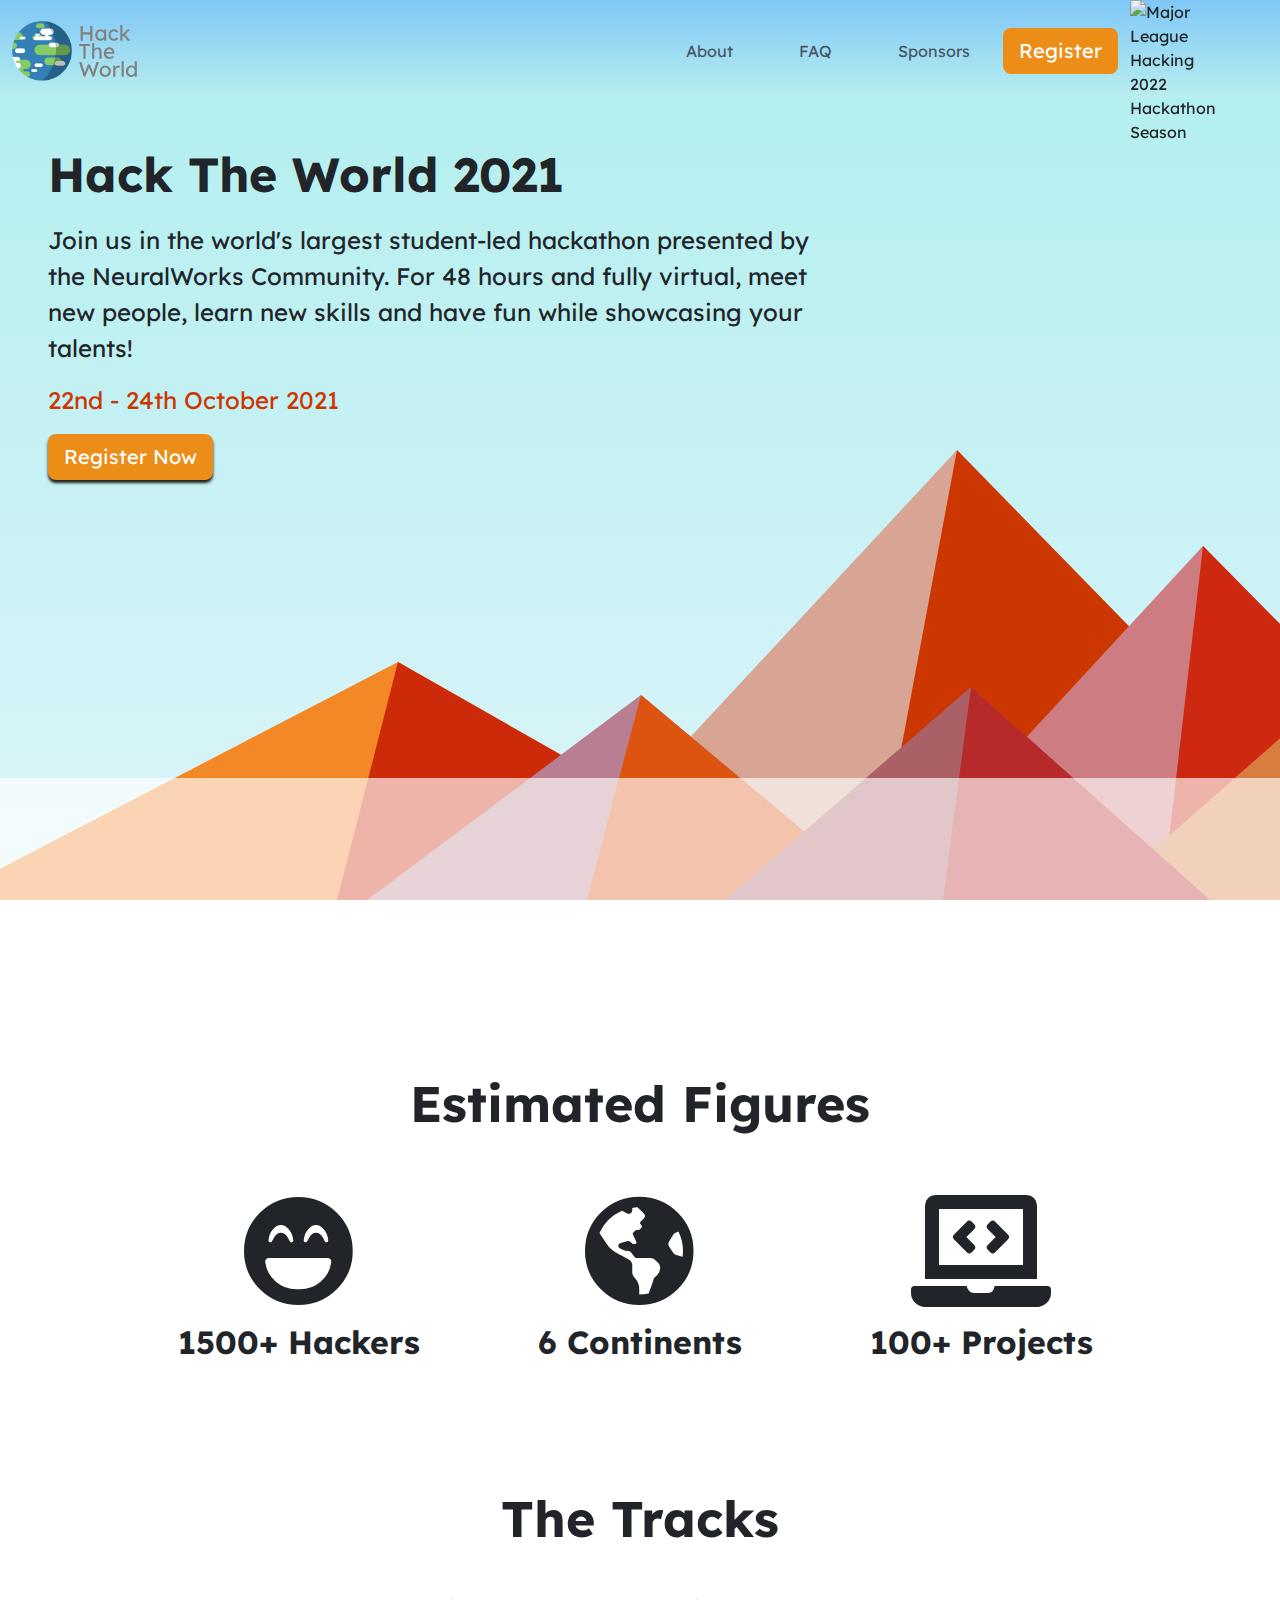
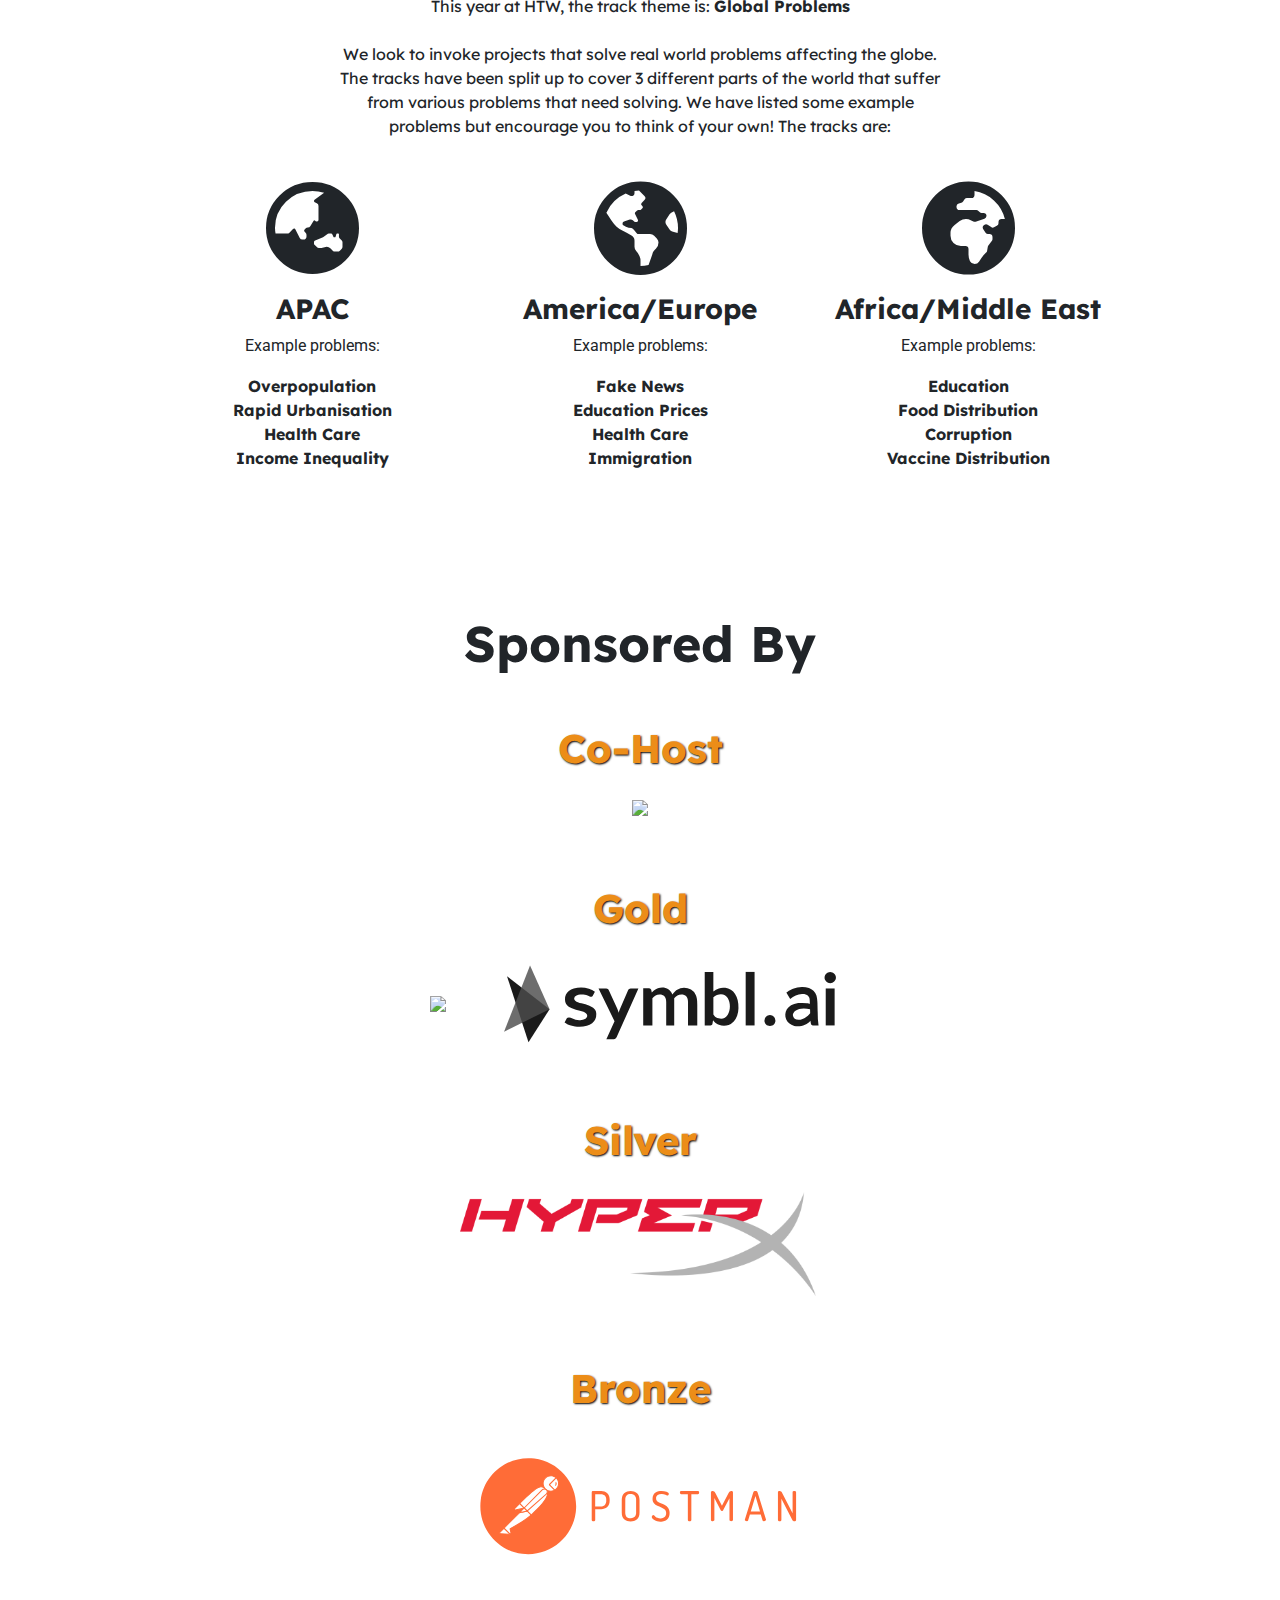
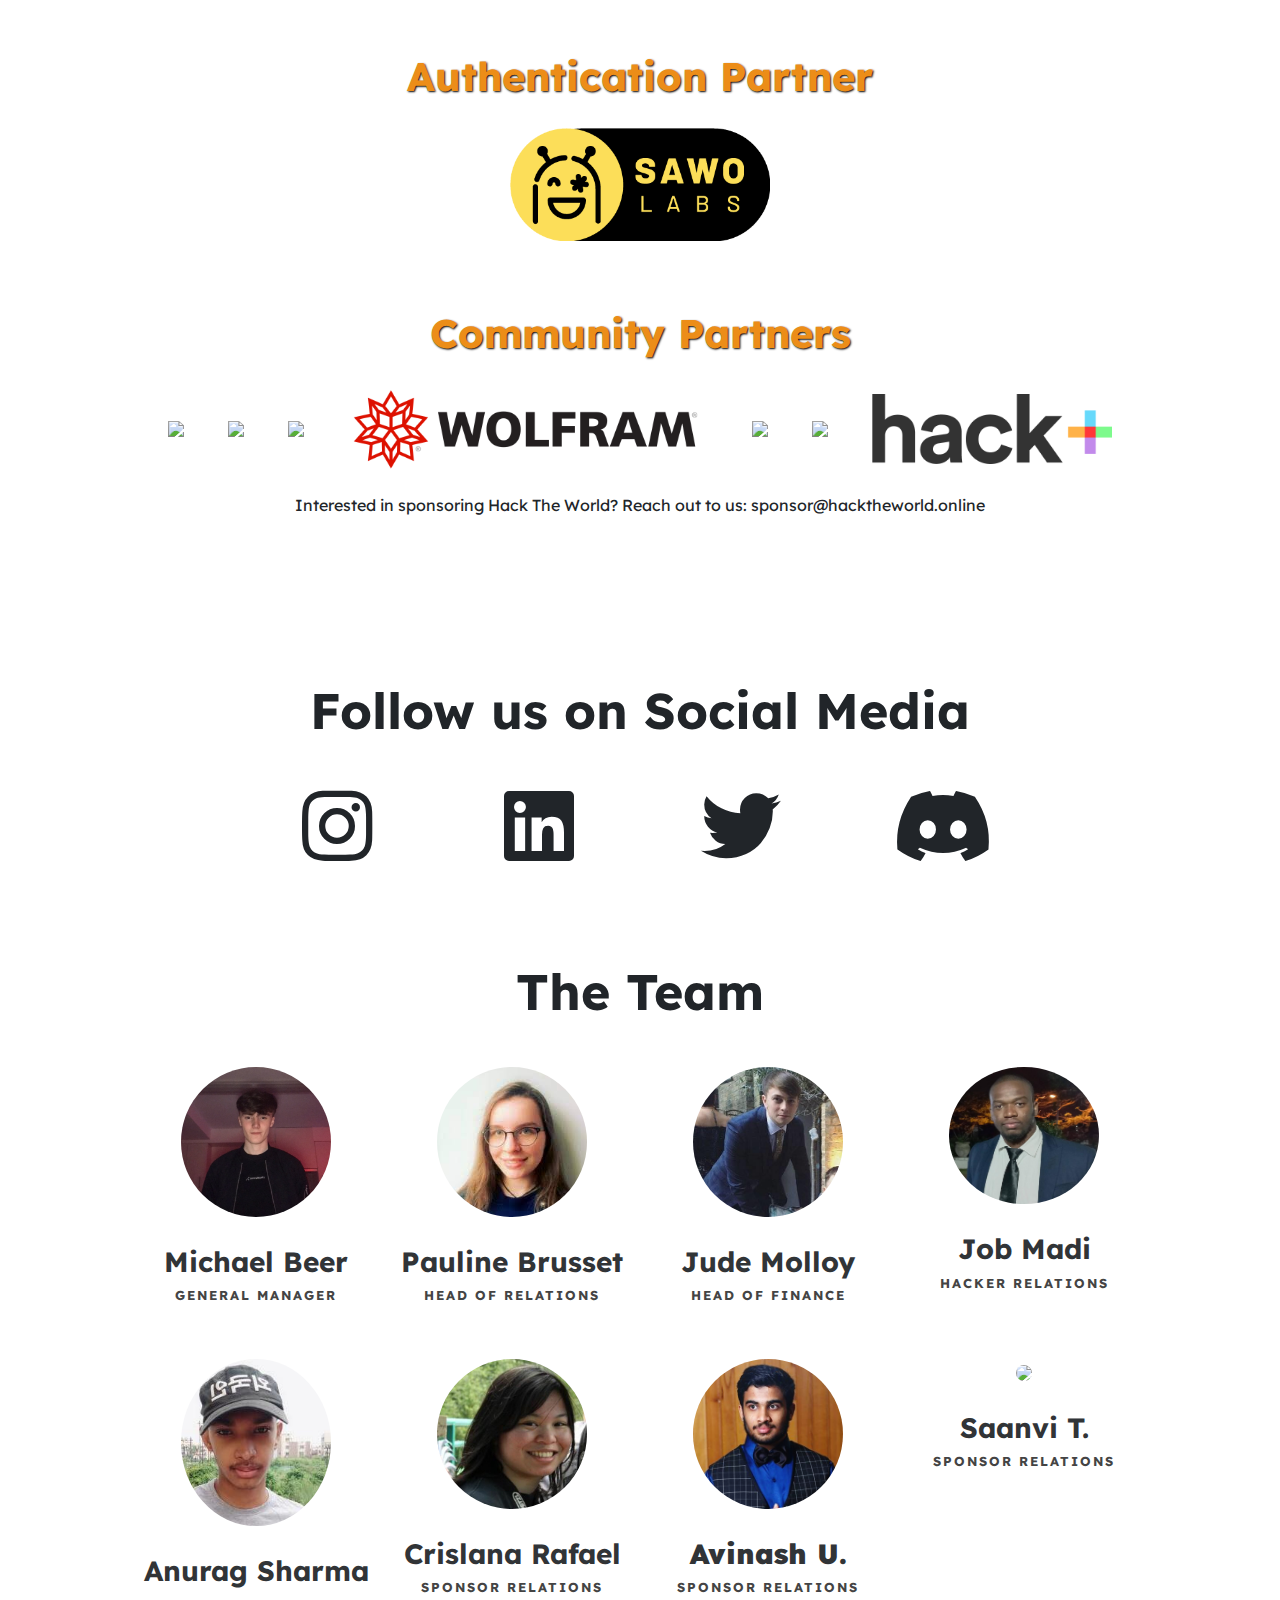
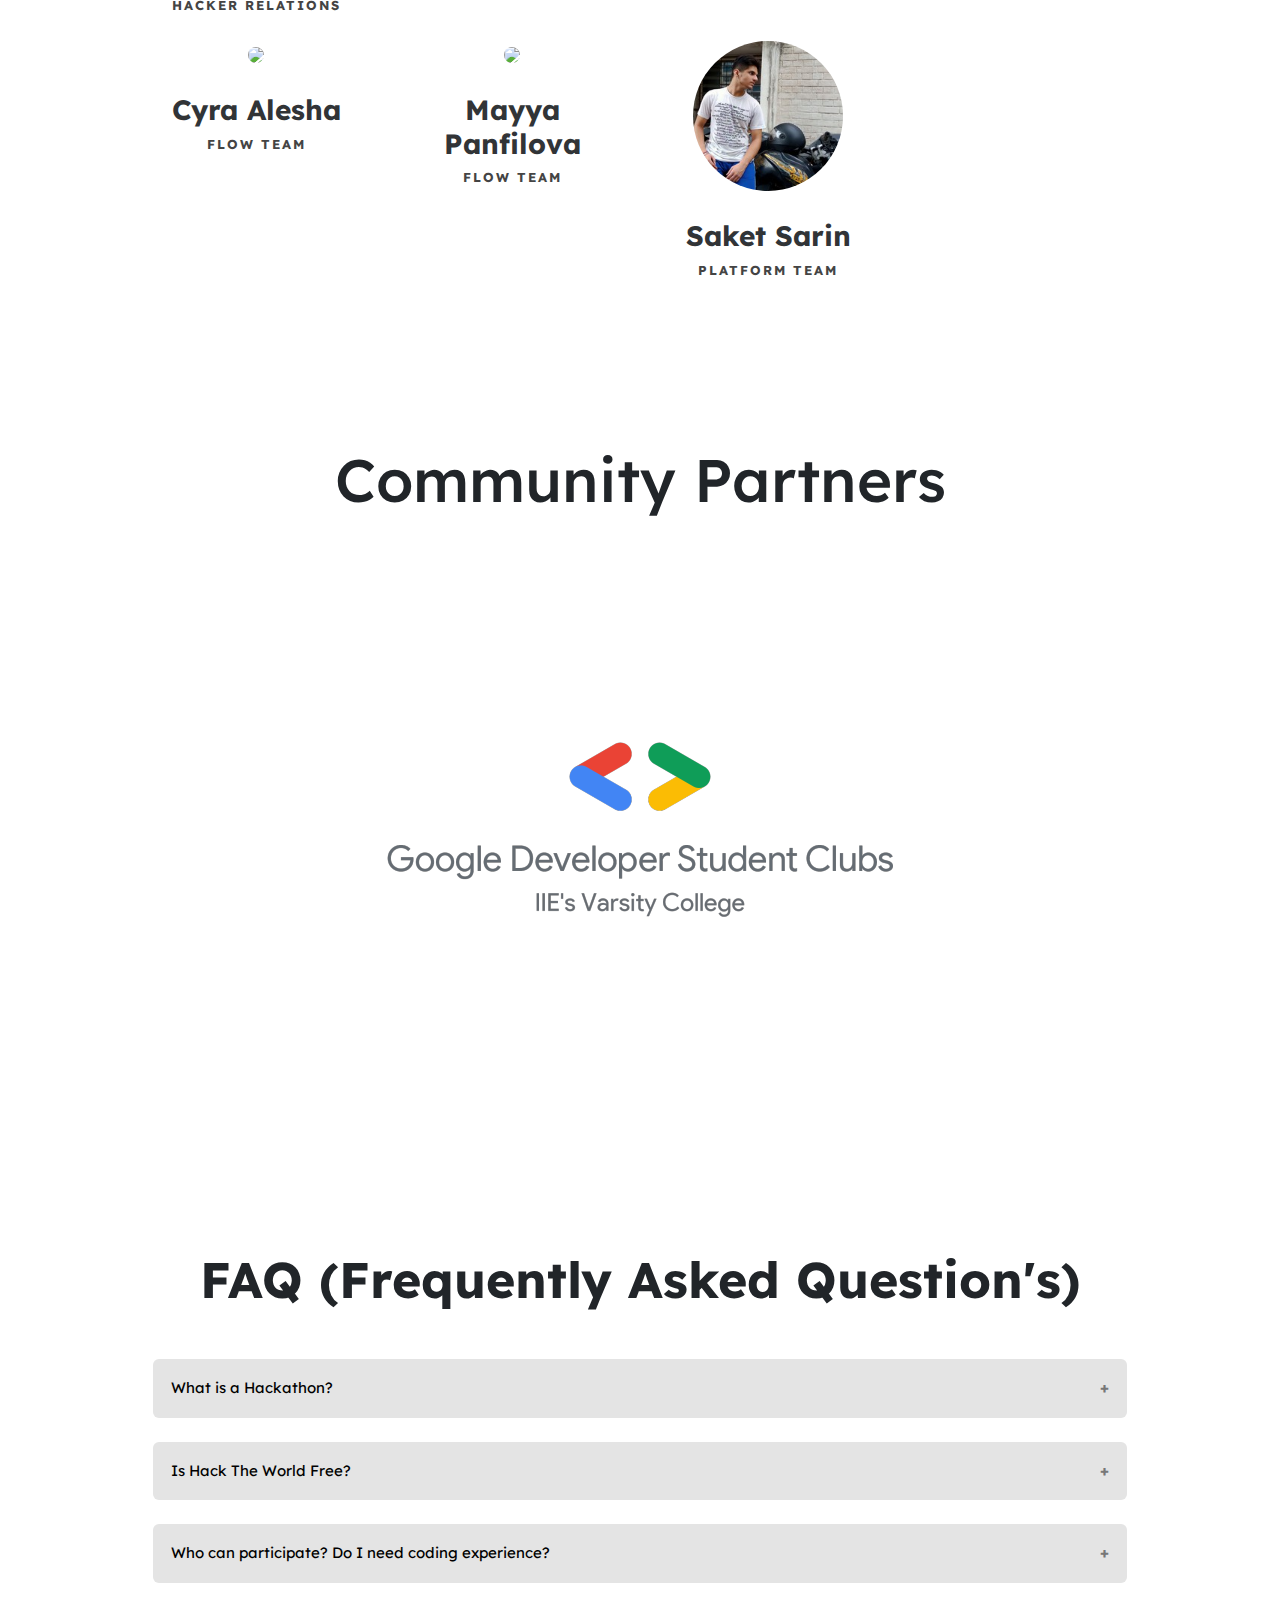
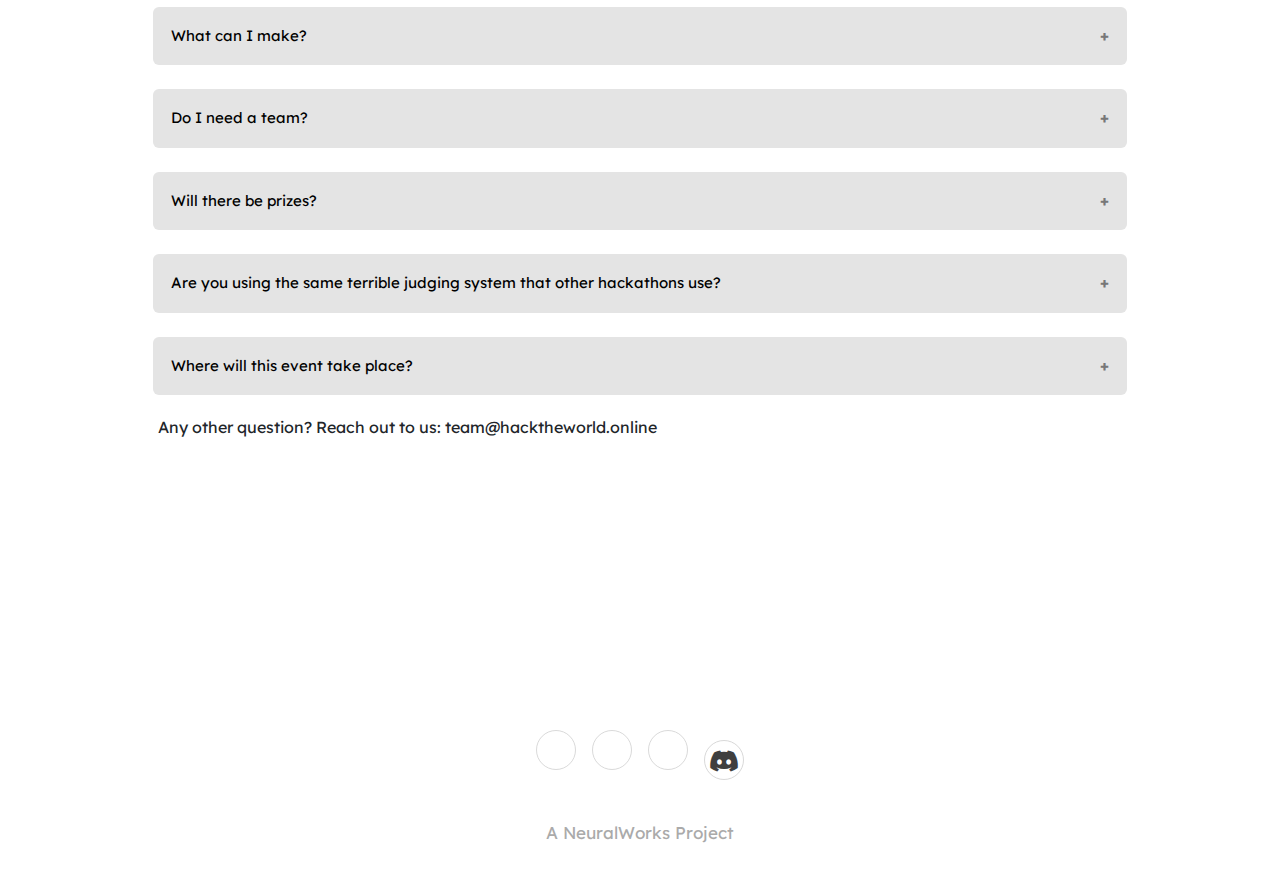
==== index.html @ 28fe946a "added-community-partners" ====
<!DOCTYPE html>
<html lang="en">
  <head>
    <meta charset="utf-8" />
    <meta
      name="viewport"
      content="width=device-width, initial-scale=1.0, shrink-to-fit=no"
    />
    <title>Hack The World</title>
    <link
      rel="stylesheet"
      href="https://cdn.jsdelivr.net/npm/bootstrap@5.0.1/dist/css/bootstrap.min.css"
    />
    <link
      rel="stylesheet"
      href="https://fonts.googleapis.com/css?family=Lexend+Deca&amp;display=swap"
    />
    <link
      rel="stylesheet"
      href="https://fonts.googleapis.com/css?family=Roboto&amp;display=swap"
    />
    <link
      rel="stylesheet"
      href="https://use.fontawesome.com/releases/v5.12.0/css/all.css"
    />
    <link
      rel="stylesheet"
      href="https://cdnjs.cloudflare.com/ajax/libs/ionicons/2.0.1/css/ionicons.min.css"
    />
    <link rel="stylesheet" href="assets/css/Faq-by-pomdre-1.css" />
    <link rel="stylesheet" href="assets/css/Faq-by-pomdre.css" />
    <link rel="stylesheet" href="assets/css/Footer-Basic.css" />
    <link rel="stylesheet" href="assets/css/Navigation-Clean.css" />
    <link rel="stylesheet" href="assets/css/styles.css" />
    <link rel="stylesheet" href="assets/css/Team-Clean.css" />
    <link
      rel="stylesheet"
      href="https://cdnjs.cloudflare.com/ajax/libs/animate.css/3.5.2/animate.min.css"
    />
    <link
      rel="stylesheet"
      href="https://cdnjs.cloudflare.com/ajax/libs/aos/2.3.4/aos.css"
    />
    <link
      rel="apple-touch-icon"
      sizes="180x180"
      href="assets/img/apple-touch-icon.png"
    />
    <link
      rel="icon"
      type="image/png"
      sizes="32x32"
      href="assets/img/favicon-32x32.png"
    />
    <link
      rel="icon"
      type="image/png"
      sizes="16x16"
      href="assets/img/favicon-16x16.png"
    />
    <link rel="manifest" href="assets/img/site.webmanifest" />
    <link rel="shortcut icon" href="assets/img/favicon.ico" />
    <meta name="msapplication-TileColor" content="#da532c" />
    <meta name="msapplication-config" content="assets/img/browserconfig.xml" />
    <meta name="theme-color" content="#ffffff" />
    <!-- Global site tag (gtag.js) - Google Analytics -->
    <script async src="https://www.googletagmanager.com/gtag/js?id=G-VBFZR9BEQZ"></script>
    <script>
      window.dataLayer = window.dataLayer || [];
      function gtag(){dataLayer.push(arguments);}
      gtag('js', new Date());

      gtag('config', 'G-VBFZR9BEQZ');
    </script>
  </head>

  <body>
    <a id="mlh-trust-badge" style="display:block;max-width:100px;min-width:60px;position:fixed;right:50px;top:0;width:10%;z-index:10000" href="https://mlh.io/seasons/2022/events?utm_source=na-hackathon&utm_medium=TrustBadge&utm_campaign=2022-season&utm_content=white" target="_blank"><img src="https://s3.amazonaws.com/logged-assets/trust-badge/2022/mlh-trust-badge-2022-white.svg" alt="Major League Hacking 2022 Hackathon Season" style="width:100%"></a>
    <nav
      class="navbar navbar-light navbar-expand-md navigation-clean"
    >
      <div class="container">
        <div class="navbar-brand" style="margin-left: -70px"">
        <a class="nav-item" href="/"
          ><img src="assets/img/logoEarth.gif" style="width: 60px" /><img
            src="assets/img/htw.svg"
            style="width: 65px; padding-left: 7px"
          />&nbsp;</a
        ></div><button
          data-bs-toggle="collapse"
          class="navbar-toggler"
          data-bs-target="#navcol-1"
          style="background: rgba(255, 255, 255, 0.37); border-style: none"
        >
          <span class="visually-hidden">Toggle navigation</span
          ><span class="navbar-toggler-icon"></span>
        </button>
        <div
          class="collapse navbar-collapse"
          id="navcol-1"
          style="margin-right: 80px"
        >
          <ul class="navbar-nav ms-auto">
            <li class="nav-item">
              <a class="nav-link" href="#about">About</a>
            </li>
            <li class="nav-item"><a class="nav-link" href="#faq">FAQ</a></li>
            <li class="nav-item">
              <a class="nav-link" href="#sponsors">Sponsors</a>
            </li>
          </ul>
          <a
            class="btn btn-primary btn-lg register-btn"
            role="button"
            target="_blank"
            href="https://4500z1h650h.typeform.com/to/sZTe36x6"
            style="background: #ec8d18; color: white; border: none;"
            >Register</a
          >
        </div>
      </div>
    </nav>

    <div
      class="container-fluid py-5"
      data-aos="fade-right"
      id="about"
      style="padding: 48px; margin-bottom: 250px;"
    ><div class="about-text">
      <h1
        class="display-5 fw-bold"
        style="
          padding-bottom: 10px;
        "
      >
        Hack The World 2021
      </h1>
      <p class="col-md-8 fs-4">
        Join us in the world's largest student-led hackathon presented by the
        <a target="_blank" href="https://neuralworks.group"
          >NeuralWorks Community</a
        >. For 48 hours and fully virtual, meet new people, learn new skills and
        have fun while showcasing your talents!
      </p>
      <p class="col-md-8 fs-4" style="color: #cc3600">
        22nd - 24th October 2021
      </p>
      <a
        class="btn btn-secondary btn-lg"
        role="button"
        href="https://4500z1h650h.typeform.com/to/sZTe36x6"
        style="
          background: #ec8d18;
          border-style: none;
          box-shadow: 0px 3px 3px 0px rgb(28, 28, 28);
        "
        target="_blank"
        >Register Now</a
      >
    </div>
    </div>
    <section style="background-color: rgb(255, 255, 255, 0.65); padding: 10%;">
      <div
        class="container-fluid py-5"
        style="text-align: center; background: #ffffff00"
      >
      <div class="row" data-aos="fade-down" style="padding:120px 0;">
        <h1
        class="display-5 fw-bold"
        style="font-size: 50px; margin-bottom: 45px"
      >
        Estimated Figures
      </h1>
        <div class="col-md">
          <i class="fas fa-laugh-beam fa-7x my-3"></i>
          <h2 class="fw-bold">1500+ Hackers</h2>
        </div>
        <div class="col-md">
          <i class="fas fa-globe-americas fa-7x my-3"></i>
          <h2 class="fw-bold">6 Continents</h2>
        </div>
        <div class="col-md">
          <i class="fas fa-laptop-code fa-7x my-3"></i>
          <h2 class="fw-bold">100+ Projects</h2>
        </div>
      </div>
        <h1
          class="display-5 fw-bold"
          data-aos="fade-down"
          style="font-size: 50px; margin-bottom: 45px"
        >
          The Tracks
        </h1>
        <p  class="my-3" data-aos="fade-down" style="max-width:60%; margin:auto;">This year at HTW, the track theme is: <b>Global Problems</b><br /><br />
          We look to invoke projects that solve real world problems affecting the globe.
          The tracks have been split up to cover 3 different parts of the world that suffer from various problems
          that need solving. We have listed some example problems but encourage you to think of your own! The tracks are:
        </p>
        <div
          class="row"
          style="padding-right: 20px; padding-left: 20px; padding-bottom: 80px"
        >
          <div
            class="col-md-6 col-lg-4 item"
            data-aos="fade-up"
            style="margin: auto"
          >
          <i class="fas fa-globe-asia fa-6x  my-3"></i>
            <h3 class="name" style="font-weight: bold">APAC</h3>
            <p class="description" style="font-family: Roboto, sans-serif">
              Example problems:
            </p>
            <ul class="list-unstyled">
              <li><b>Overpopulation</b></li>
              <li><b>Rapid Urbanisation</b></li>
              <li><b>Health Care</b></li>
              <li><b>Income Inequality</b></li>
            </ul>
          </div>
          <div
            class="col-md-6 col-lg-4 item"
            data-aos="fade-up"
            style="margin: auto"
          >
          <i class="fas fa-globe-americas fa-6x  my-3"></i>
            <h3 class="name" style="font-weight: bold">America/Europe</h3>
            <p class="description" style="font-family: Roboto, sans-serif">
              Example problems:
            </p>
            <ul class="list-unstyled">
              <li><b>Fake News</b></li>
              <li><b>Education Prices</b></li>
              <li><b>Health Care</b></li>
              <li><b>Immigration</b></li>
            </ul>
          </div>
          <div
            class="col-md-6 col-lg-4 item"
            data-aos="fade-up"
            style="margin: auto"
          >
          <i class="fas fa-globe-africa fa-6x  my-3"></i>
            <h3 class="name" style="font-weight: bold">Africa/Middle East</h3>
            <p class="description" style="font-family: Roboto, sans-serif">
              Example problems:
            </p>
            <ul class="list-unstyled">
              <li><b>Education</b></li>
              <li><b>Food Distribution</b></li>
              <li><b>Corruption</b></li>
              <li><b>Vaccine Distribution</b></li>
            </ul>
          </div>
        </div>
      </div>
      <section id="sponsors">
        <div class="container text-center" style="padding-bottom: 100px">
          <h2
            class="display-5 text-center fw-bold"
            data-aos="fade-down"
            style="font-size: 50px; margin-bottom: 50px"
          >
            Sponsored By
          </h2>
          <div data-aos="fade-up">
            <div>
              <h2 class="display-6 text-center fw-bold">Co-Host</h2>
              <a href="https://www.hestia.academy" target="_blank"><img class="s-logo" src="assets/img/hestia-logo.png"/></a>
              <h2 class="display-6 text-center fw-bold" style="display:none;">Diamond</h2>
              <h2 class="pt-5 display-6 text-center fw-bold">Gold</h2>
              <a href="https://www.elastic.co" target="_blank"><img class="s-logo" src="assets/img/elastic-logo.svg" width="400"/></a>
              <a href="https://symbl.ai" target="_blank"><img class="s-logo" src="assets/img/symblai-logo.svg" width="400"/></a>
              <h2 class="pt-5 display-6 text-center fw-bold">Silver</h2>
              <a href="https://www.hyperx.com" target="_blank"><img class="s-logo" src="assets/img/hyperx-logo.png" width="400" /></a>
              <h2 class="pt-5 display-6 text-center fw-bold">Bronze</h2>
              <a href="https://www.postman.com" target="_blank"><img class="s-logo" src="assets/img/postman-logo.svg" width="400" /></a>
              <h2 class="pt-5 display-6 text-center fw-bold">Authentication Partner</h2>
              <a href="https://sawolabs.com/hackathon/HackTheWorld/redeemnow/" target="_blank"><img class="s-logo" src="assets/img/sawo.png" width="300" /></a>
              <h2 class="pt-5 display-6 text-center fw-bold">Community Partners</h2>
              <img class="s-logo" src="assets/img/sticker-mule-logo.png" width="400" />       
              <img class="s-logo" src="assets/img/github-logo.svg" width="280" />       
              <img class="s-logo" src="assets/img/streamyard-logo.png" width="400" />
              <img class="s-logo" src="assets/img/wolfram-logo.png" width="400" />
              <img class="s-logo" src="assets/img/taskade-logo.png" />
              <img class="s-logo" src="assets/img/echoAR-logo.webp" />
              <img class="s-logo" src="assets/img/hackplus-logo.png" width="280"/>
            </div>
            <p>
              Interested in sponsoring Hack The World? Reach out to us:
              <a href="mailto:sponsors@hacktheworld.com"
                >sponsor@hacktheworld.online</a
              >
            </p>
          </div>
        </div>
        <div
          class="container-fluid py-5"
          style="text-align: center; background: #ffffff00"
        >
          <h1
            class="display-5 fw-bold"
            data-aos="fade-down"
            style="font-size: 50px; margin-bottom: 45px"
          >
            Follow us on Social Media
          </h1>
          <div class="row mx-5 px-5" data-aos="fade-down">
            <div class="col-md">
              <a target="_blank" href="https://www.instagram.com/neuralworks.group/"
              ><i class="fab fa-instagram fa-5x"></i></a
            >
            </div>
            <div class="col-md">
              <a target="_blank" href="https://www.linkedin.com/company/neuralworks"
              ><i class="fab fa-linkedin fa-5x"></i></a
            >
            </div>
            <div class="col-md">
              <a target="_blank" href="https://twitter.com/neural_works"
              ><i class="fab fa-twitter fa-5x"></i></a
            >
            </div>
            <div class="col-md">
              <a target="_blank" href="https://discord.gg/UQBybs4X8H"
              ><i class="fab fa-discord fa-5x"></i></a
            >
            </div>
            </div>
          </div>
        </div>
      </section>
      <div class="container my-5" style="padding-bottom: 100px">
        <h2
          class="display-5 text-center fw-bold"
          data-aos="fade-down"
          style="font-size: 50px; margin-bottom: 25px"
        >
          The Team
        </h2>
        <section class="team-clean" data-aos="fade-up">
          <div class="row">
            <div class="col-md-3 item">
              <img
                class="rounded-circle"
                src="assets/img/mesquare.jpeg"
                style="width: 150px"
              />
              <h3 class="name">Michael Beer</h3>
              <p class="title">General Manager</p>
              <div class="social">
                <a href="#"></a><a href="#"></a><a href="#"></a>
              </div>
            </div>
            <div class="col-md-3 item">
              <img
                class="rounded-circle"
                src="assets/img/lilyb.jpeg"
                style="width: 150px"
              />
              <h3 class="name">Pauline Brusset</h3>
              <p class="title">HEAD OF RELATIONS</p>
            </div>
            <div class="col-md-3 item">
              <img
                class="rounded-circle"
                src="assets/img/jude.jpg"
                style="width: 150px"
              />
              <h3 class="name">Jude Molloy</h3>
              <p class="title">HEAD OF FINANCE</p>
            </div>
            <div class="col-md-3 item">
              <img
                class="rounded-circle"
                src="assets/img/job2.jpg"
                style="width: 150px"
              />
              <h3 class="name">Job Madi</h3>
              <p class="title">HACKER RELATIONS</p>
            </div>
          </div>
          <div class="row">
            <div class="col-md-3 item">
              <img
                class="rounded-circle"
                src="assets/img/anurag.jpg"
                style="width: 150px"
              />
              <h3 class="name">Anurag Sharma</h3>
              <p class="title">HACKER RELATIONS</p>
            </div>
            <div class="col-md-3 item">
              <img
                class="rounded-circle"
                src="assets/img/crislana.jpeg"
                style="width: 150px"
              />
              <h3 class="name">Crislana Rafael</h3>
              <p class="title">SPONSOR RELATIONS</p>
            </div>
            <div class="col-md-3 item">
              <img
                class="rounded-circle"
                src="assets/img/avinash.png"
                style="width: 150px"
              />
              <h3 class="name"><strong>Avinash U.</strong></h3>
              <p class="title">sponsor relations</p>
            </div>
            <div class="col-md-3 item">
              <img
                class="rounded-circle"
                src="assets/img/saanvi.jpg"
                style="width: 150px"
              />
              <h3 class="name">Saanvi T.</h3>
              <p class="title">Sponsor Relations</p>
            </div>
          </div>
          <div class="row">
            <div class="col-md-3 item">
              <img
                class="rounded-circle"
                src="assets/img/cyra.png"
                style="width: 150px"
              />
              <h3 class="name">Cyra Alesha</h3>
              <p class="title">Flow Team</p>
            </div>
            <div class="col-md-3 item">
              <img
                class="rounded-circle"
                src="assets/img/maya.jpeg"
                style="width: 150px"
              />
              <h3 class="name">Mayya Panfilova</h3>
              <p class="title">Flow Team</p>
            </div>
            <div class="col-md-3 item">
              <img
                class="rounded-circle"
                src="assets/img/sarin.jpeg"
                style="width: 150px"
              />
              <h3 class="name">Saket Sarin</h3>
              <p class="title">platform team</p>
            </div>
          </div>
        </section>
      </div>
      <section class="community">
        <h1>Community Partners</h1>
       <center> <img src="assets/img/gdsc.png" alt=""> </center> 
      </section>
      <section id="faq" style="padding: 2px; margin: 100px 11px">
        <h2
          class="text-center fw-bold"
          data-aos="fade-down"
          style="font-size: 50px; margin-bottom: 25px"
        >
          FAQ (Frequently Asked Question's)
        </h2>
        <br />
        <div class="container">
          <div class="faqelement" data-aos="zoom-in-up">
            <button
              class="btn btn-primary faq on"
              type="button"
              style="box-shadow: none; color: rgb(0, 0, 0)"
            >
              What is a Hackathon?&nbsp;
            </button>
            <div class="panel">
              <p>
                A hackathon is an invention marathon. Thoughts become things.
                Attendees work in teams of up with other people to hack together a
                prototype to solve a problem; this could be a web app,
                hardware-hack, or something completely different.
              </p>
            </div>
          </div>
          <br />
          <div class="faqelement" data-aos="zoom-in-up">
            <button
              class="btn btn-primary faq on"
              type="button"
              style="box-shadow: none; color: rgb(0, 0, 0)"
            >
              Is Hack The World Free?
            </button>
            <div class="panel">
              <p>Yes. Free for spectators. Free for participants.</p>
            </div>
          </div>
          <br/>
          <div class="faqelement" data-aos="zoom-in-up">
            <button
              class="btn btn-primary faq on"
              type="button"
              style="box-shadow: none; color: rgb(0, 0, 0)"
            >
              Who can participate? Do I need coding experience?&nbsp;
            </button>
            <div class="panel">
              <p>
                Not at all! People from all levels and background are welcome to
                register for our event. We will ensure you are paired up with
                more experienced coders for the best possible experience. Teams
                will also need people with brilliant ideas.
              </p>
            </div>
          </div>
          <br />
          <div class="faqelement" data-aos="zoom-in-up">
            <button
              class="btn btn-primary faq on"
              type="button"
              style="box-shadow: none; color: rgb(0, 0, 0)"
            >
              What can I make?
            </button>
            <div class="panel">
              <p>
                Anything! A website, a mobile app, a game, a physical hardware
                project. Anything. If it fits into a hackathon track, even
                better!
              </p>
            </div>
          </div>
          <br />
          <div class="faqelement" data-aos="zoom-in-up">
            <button
              class="btn btn-primary faq on"
              type="button"
              style="box-shadow: none; color: rgb(0, 0, 0)"
            >
              Do I need a team?
            </button>
            <div class="panel">
              <p>
                While you do have the option of working alone, HackTheWorld is a
                team event so working with others is encouraged. There are a few
                ways to find teammates: You can pick your team from people you
                already know, post in our meetup group to other members, find a
                team member via our DevPost, meet them at a pre-hackathon info
                sessions (details on events page), or at the kickoff party. We
                are also creating new ways of matching team members together.
                This will be released later!
              </p>
            </div>
          </div>
          
          <br />
          <div class="faqelement" data-aos="zoom-in-up">
            <button
              class="btn btn-primary faq on"
              type="button"
              style="box-shadow: none; color: rgb(0, 0, 0)"
            >
              Will there be prizes?
            </button>
            <div class="panel">
              <p>Absolutely. Check out our devpost page for details.</p>
            </div>
          </div>
          <br />
          <div class="faqelement" data-aos="zoom-in-up">
            <button
              class="btn btn-primary faq on"
              type="button"
              style="box-shadow: none; color: rgb(0, 0, 0)"
            >
              Are you using the same terrible judging system that other
              hackathons use?
            </button>
            <div class="panel">
              <p>
                At HTW, we are taking a new approach to judging. If you 
                ever been to a hackathon before, you know that the judging, well
                sucks... Favouring fancy looking UI's and nice presentations
                over real working solutions. We are going to change that. We are
                going to use a rubric grading system that will be announced at
                the opening ceremony. Also, we are looking to have many judges therefore
                allowing us to spend more time comparing each project. At HTW,
                the best team really does win!
              </p>
            </div>
          </div>
          <br />
          <div class="faqelement" data-aos="zoom-in-up">
            <button
              class="btn btn-primary faq on"
              type="button"
              style="box-shadow: none; color: rgb(0, 0, 0)"
            >
              Where will this event take place?
            </button>
            <div class="panel">
              <p>
                The event will be totally online, hosted on our
                <a href="https://discord.gg/UQBybs4X8H">discord server</a>. Some
                events may be on other platforms, but these will be arranged at
                a later time! The event will be streamed everywhere, including:
                Twitch, Youtube, Zoom.
              </p>
            </div>
          </div>
          <p style="margin-top: 15px; padding: 5px" data-aos="zoom-in-up">
            Any other question? Reach out to us:
            <a href="mailto:team@hacktheworld.online"
              >team@hacktheworld.online</a
            >
          </p>
        </div>
      </section>
    </section>
    <footer class="footer-basic">
      <div class="social">
        <a target="_blank" href="https://www.instagram.com/neuralworks.group/"
          ><i class="icon ion-social-instagram"></i></a
        ><a target="_blank" href="https://www.linkedin.com/company/neuralworks"
          ><i class="icon ion-social-linkedin"></i></a
        ><a target="_blank" href="https://twitter.com/neural_works"
          ><i class="icon ion-social-twitter"></i></a
        ><a target="_blank" href="https://discord.gg/UQBybs4X8H"
          ><i class="fab fa-discord"></i
        ></a>
      </div>
      <p class="copyright"><a href="https://neuralworks.group/">A NeuralWorks Project </a></p>
    </footer>
    <script src="https://cdn.jsdelivr.net/npm/bootstrap@5.0.1/dist/js/bootstrap.bundle.min.js"></script>
    <script src="assets/js/Faq-by-pomdre.js"></script>
    <script src="https://cdnjs.cloudflare.com/ajax/libs/aos/2.3.4/aos.js"></script>
    <script src="assets/js/script.min.js"></script>
  </body>
</html>
---- assets/css/Faq-by-pomdre-1.css ----
.faq {
  background-color: #e4e4e4;
  color: #444;
  cursor: pointer;
  padding: 18px;
  width: 100%;
  border: none;
  text-align: left;
  outline: none;
  font-size: 15px;
  transition: 0.4s;
}

.on, .faq:hover {
  background-color: #e4e4e4;
}

.faq:after {
  content: '\2212';
  color: #777;
  font-weight: bold;
  float: right;
  margin-left: 5px;
}

.on:after {
  content: '\002B';
}

.panel {
  padding: 0 18px;
  background-color: white;
  max-height: 0;
  overflow: hidden;
  transition: max-height 0.2s ease-out;
}

.faqelement {
  margin: auto;
  float: initial;
}

.btn-primary {
  background-color: #e4e4e4;
  border-color: #e4e4e4;
}

.btn-primary:hover {
  color: rgb(99,133,205);
  background-color: #e4e4e4;
  border-color: #e4e4e4;
}

.btn-primary:not(:disabled):not(.disabled).active, .btn-primary:not(:disabled):not(.disabled):active, .show > .btn-primary.dropdown-toggle {
  color: #fff;
  background-color: #e4e4e4;
  border-color: #e4e4e4;
}

.btn-primary:active, .btn-primary:focus, .btn-primary:hover {
  background-color: #e4e4e4;
  border-color: #e4e4e4;
}
---- assets/css/Faq-by-pomdre.css ----
.faq {
  background-color: #e4e4e4;
  color: #444;
  cursor: pointer;
  padding: 18px;
  width: 100%;
  border: none;
  text-align: left;
  outline: none;
  font-size: 15px;
  transition: 0.4s;
}

.on, .faq:hover {
  background-color: #e4e4e4;
}

.faq:after {
  content: '\2212';
  color: #777;
  font-weight: bold;
  float: right;
  margin-left: 5px;
}

.on:after {
  content: '\002B';
}

.panel {
  padding: 0 18px;
  background-color: white;
  max-height: 0;
  overflow: hidden;
  transition: max-height 0.2s ease-out;
}

.faqelement {
  margin: auto;
  float: initial;
}

.btn-primary {
  background-color: #e4e4e4;
  border-color: #e4e4e4;
}

.btn-primary:hover {
  color: rgb(99,133,205);
  background-color: #e4e4e4;
  border-color: #e4e4e4;
}

.btn-primary:not(:disabled):not(.disabled).active, .btn-primary:not(:disabled):not(.disabled):active, .show > .btn-primary.dropdown-toggle {
  color: #fff;
  background-color: #e4e4e4;
  border-color: #e4e4e4;
}

.btn-primary:active, .btn-primary:focus, .btn-primary:hover {
  background-color: #e4e4e4;
  border-color: #e4e4e4;
}

* {
  font-family: roboto;
}

a {
  text-decoration: none;
  color: inherit;
}
---- assets/css/Footer-Basic.css ----
.footer-basic {
  padding: 40px 0;
  background-color: #ffffff;
  color: black;
}

.footer-basic ul {
  padding: 0;
  list-style: none;
  text-align: center;
  font-size: 18px;
  line-height: 1.6;
  margin-bottom: 0;
}

.footer-basic li {
  padding: 0 10px;
}

.footer-basic ul a {
  color: inherit;
  text-decoration: none;
  opacity: 0.8;
}

.footer-basic ul a:hover {
  opacity: 1;
}

.footer-basic .social {
  text-align: center;
  padding-bottom: 25px;
}

.footer-basic .social > a {
  font-size: 24px;
  width: 40px;
  height: 40px;
  line-height: 40px;
  display: inline-block;
  text-align: center;
  border-radius: 50%;
  border: 1px solid #ccc;
  margin: 0 8px;
  color: inherit;
  opacity: 0.75;
}

.footer-basic .social > a:hover {
  opacity: 0.9;
}

.footer-basic .copyright {
  margin-top: 15px;
  text-align: center;
  font-size: 17px;
  color: #aaa;
  margin-bottom: 0;
}
---- assets/css/Navigation-Clean.css ----
.navigation-clean {
  background-color: white;
  padding-top: 0.75rem;
  padding-bottom: 0.75rem;
  color: #333;
  border-radius: 0;
  box-shadow: none;
  border: none;
  margin-bottom: 0;
}

@media (min-width: 768px) {
  .navigation-clean {
    padding-top: 1rem;
    padding-top: 1rem;
  }
}

.navigation-clean .navbar-brand {
  font-weight: bold;
  color: inherit;
}

.navigation-clean .navbar-brand:hover {
  color: #222;
}

.navigation-clean .navbar-toggler {
  border-color: #ddd;
}

.navigation-clean .navbar-toggler:hover,
.navigation-clean .navbar-toggler:focus {
  background: none;
}

.navigation-clean .navbar-toggler {
  color: #888;
}

.navigation-clean.navbar-light .navbar-nav .nav-link.active,
.navigation-clean.navbar-light .navbar-nav .nav-link.active:focus,
.navigation-clean.navbar-light .navbar-nav .nav-link.active:hover {
  color: #8f8f8f;
  box-shadow: none;
  background: none;
  pointer-events: none;
}

.navigation-clean.navbar .navbar-nav .nav-link {
  padding-left: 18px;
  padding-right: 18px;
}

.navigation-clean.navbar-light .navbar-nav .nav-link {
  color: #465765;
}

.navigation-clean.navbar-light .navbar-nav .nav-link:focus,
.navigation-clean.navbar-light .navbar-nav .nav-link:hover {
  color: #37434d !important;
  background-color: transparent;
}

.navigation-clean .navbar-nav > li > .dropdown-menu {
  margin-top: -5px;
  box-shadow: none;
  background-color: #fff;
  border-radius: 2px;
}

.navigation-clean .dropdown-menu .dropdown-item:focus,
.navigation-clean .dropdown-menu .dropdown-item {
  line-height: 2;
  color: #37434d;
}

.navigation-clean .dropdown-menu .dropdown-item:focus,
.navigation-clean .dropdown-menu .dropdown-item:hover {
  background: #eee;
  color: inherit;
}
---- assets/css/styles.css ----
* {
  font-family: "Lexend Deca", "Roboto";
}

body {
  background-image: url("data:image/svg+xml,%3Csvg xmlns='http://www.w3.org/2000/svg' viewBox='0 0 1600 900'%3E%3Cpolygon fill='%23d8a595' points='957 450 539 900 1396 900'/%3E%3Cpolygon fill='%23cc3600' points='957 450 872.9 900 1396 900'/%3E%3Cpolygon fill='%23f38826' points='-60 900 398 662 816 900'/%3E%3Cpolygon fill='%23cd2a0a' points='337 900 398 662 816 900'/%3E%3Cpolygon fill='%23cd7d81' points='1203 546 1552 900 876 900'/%3E%3Cpolygon fill='%23ce2811' points='1203 546 1552 900 1162 900'/%3E%3Cpolygon fill='%23b97e91' points='641 695 886 900 367 900'/%3E%3Cpolygon fill='%23dc5410' points='587 900 641 695 886 900'/%3E%3Cpolygon fill='%23d87c40' points='1710 900 1401 632 1096 900'/%3E%3Cpolygon fill='%23d45917' points='1710 900 1401 632 1365 900'/%3E%3Cpolygon fill='%23aa6065' points='1210 900 971 687 725 900'/%3E%3Cpolygon fill='%23b82a2a' points='943 900 1210 900 971 687'/%3E%3C/svg%3E"),
    linear-gradient(#afeeee, rgb(221, 245, 250));

  background-attachment: fixed;
  background-size: cover;
  overflow-x: hidden;
}

.s-logo {
  padding: 20px;
}

.team-clean,
.item {
  text-align: center;
  padding-top: 10px;
}

.faqelement:hover {
  border: 1px solid black;
  margin: -1px;
}

::-webkit-scrollbar-track {
  box-shadow: inset 0 0 6px rgba(0, 0, 0, 0.3);
  background-color: #f5f5f5;
}
::-webkit-scrollbar {
  width: 9px;
  background-color: #f5f5f5;
}
::-webkit-scrollbar-thumb {
  border-radius: 50px;
  background-color: gray;
  border: 1px solid #000;
}
::-webkit-scrollbar-thumb:hover {
  background-color: #cc3600;
}

.navbar {
  background-image: linear-gradient(rgb(127, 199, 247), #b9eeee);
  margin: 0;
}

.nav-link {
  margin: 0 15px;
}

.nav-link:hover {
  text-decoration: underline;
}

.display-6 {
  color: #ec8d18;
  text-shadow: 1px 1px 2px #000000;
}

.panel p {
  padding-top: 13px;
}

@media screen and (min-width: 1500px) {
  .navbar-brand {
    margin-left: -50px;
  }
  .about-text {
    margin: auto !important;
    width: 70%;
  }
}

@media screen and (max-width: 1024px) {
  nav .container {
    justify-content: space-around !important;
  }
}

a:hover {
  color: grey;
}
.community{
  font-size: 50px;
}
.community h1{
  font-size: 60px;
  text-align: center;
  
  font-family: "Lexend Deca", "Roboto";
}
---- assets/css/Team-Clean.css ----
.team-clean {
  color: #313437;
}

.team-clean h2 {
  font-weight: bold;
  margin-bottom: 40px;
  padding-top: 40px;
  color: inherit;
}

@media (max-width:767px) {
  .team-clean h2 {
    margin-bottom: 25px;
    padding-top: 25px;
    font-size: 24px;
  }
}

.team-clean .intro {
  font-size: 16px;
  max-width: 500px;
  margin: 0 auto;
}

.team-clean .intro p {
  margin-bottom: 0;
}

.team-clean .people {
  padding-bottom: 40px;
}

.team-clean .item .name {
  font-weight: bold;
  margin-top: 28px;
  margin-bottom: 8px;
  color: inherit;
}

.team-clean .item .title {
  text-transform: uppercase;
  font-weight: bold;
  color: #444444;
  letter-spacing: 2px;
  font-size: 13px;
}

.team-clean .item .description {
  font-size: 15px;
  margin-top: 15px;
  margin-bottom: 20px;
}

.team-clean .item img {
  max-width: 160px;
}

.team-clean .social {
  font-size: 18px;
  color: #a2a8ae;
}

.team-clean .social a {
  color: inherit;
  margin: 0 10px;
  display: inline-block;
  opacity: 0.7;
}

.team-clean .social a:hover {
  opacity: 1;
}
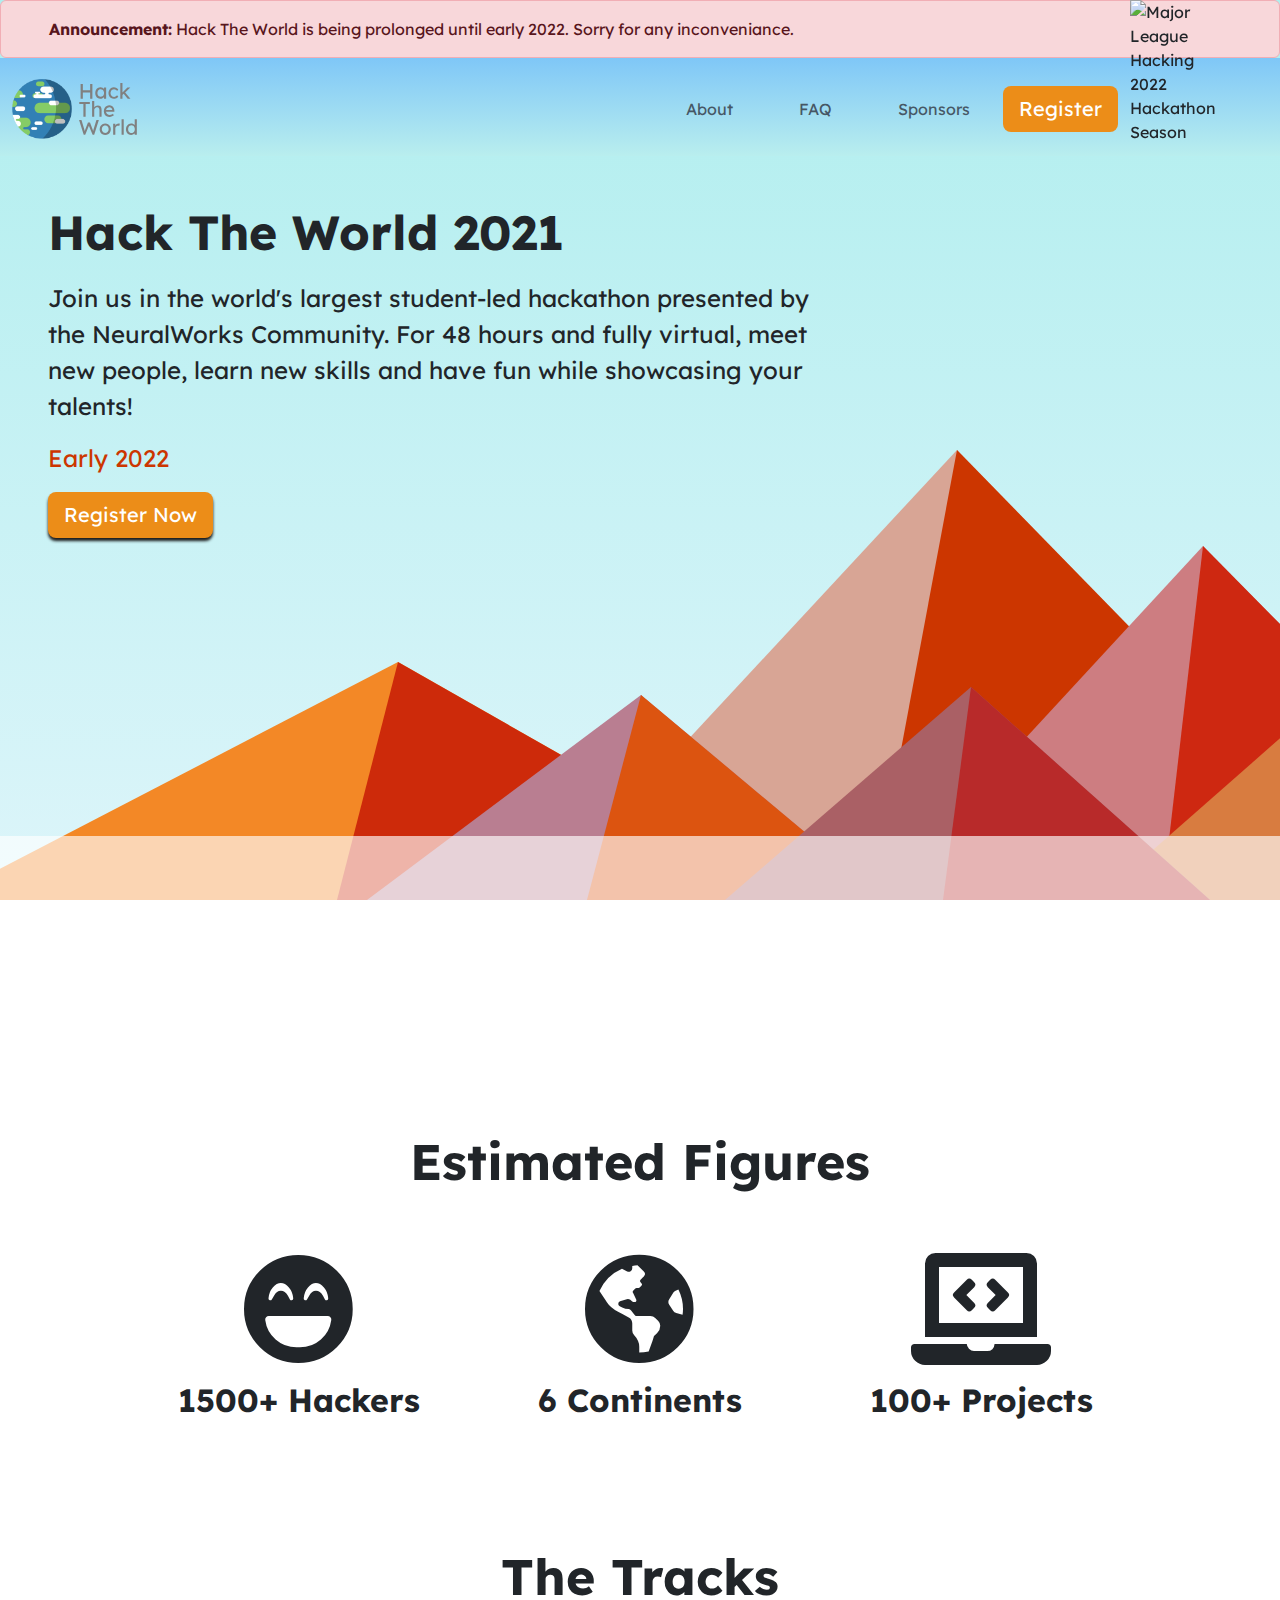
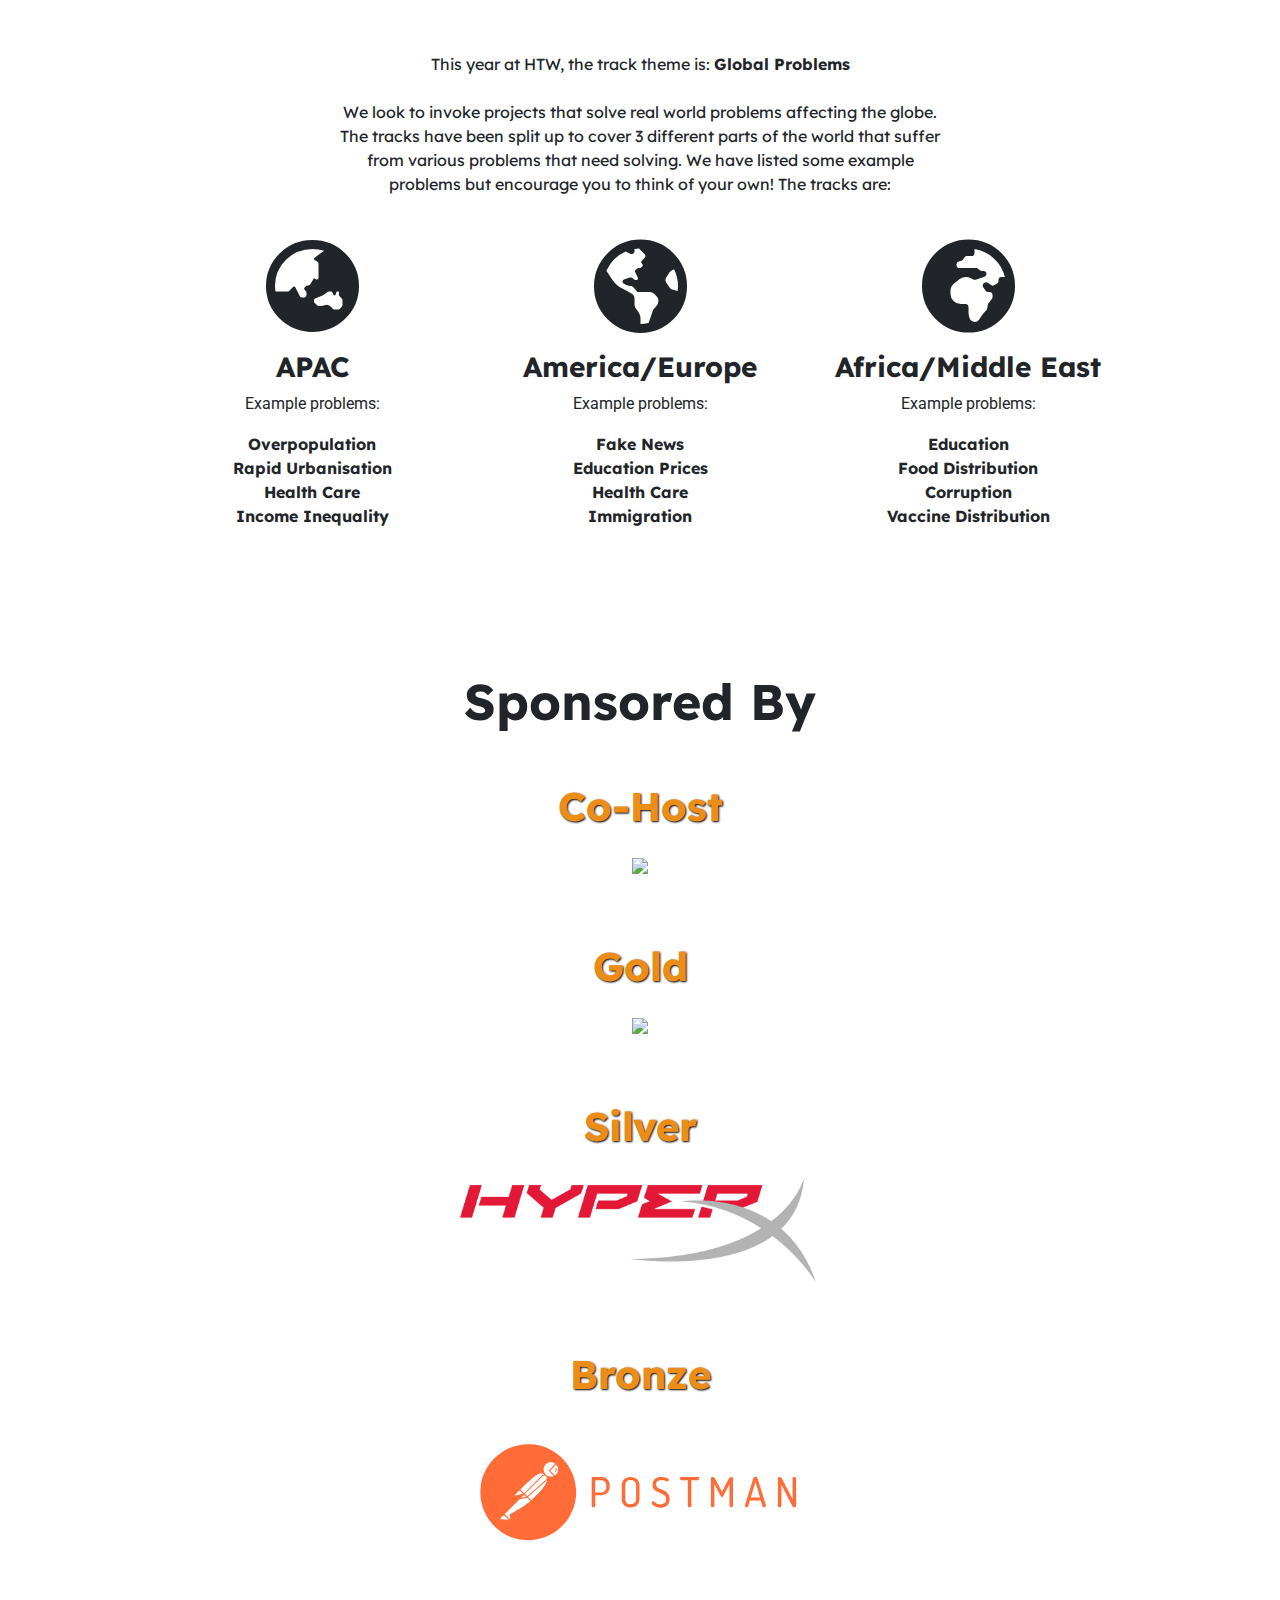
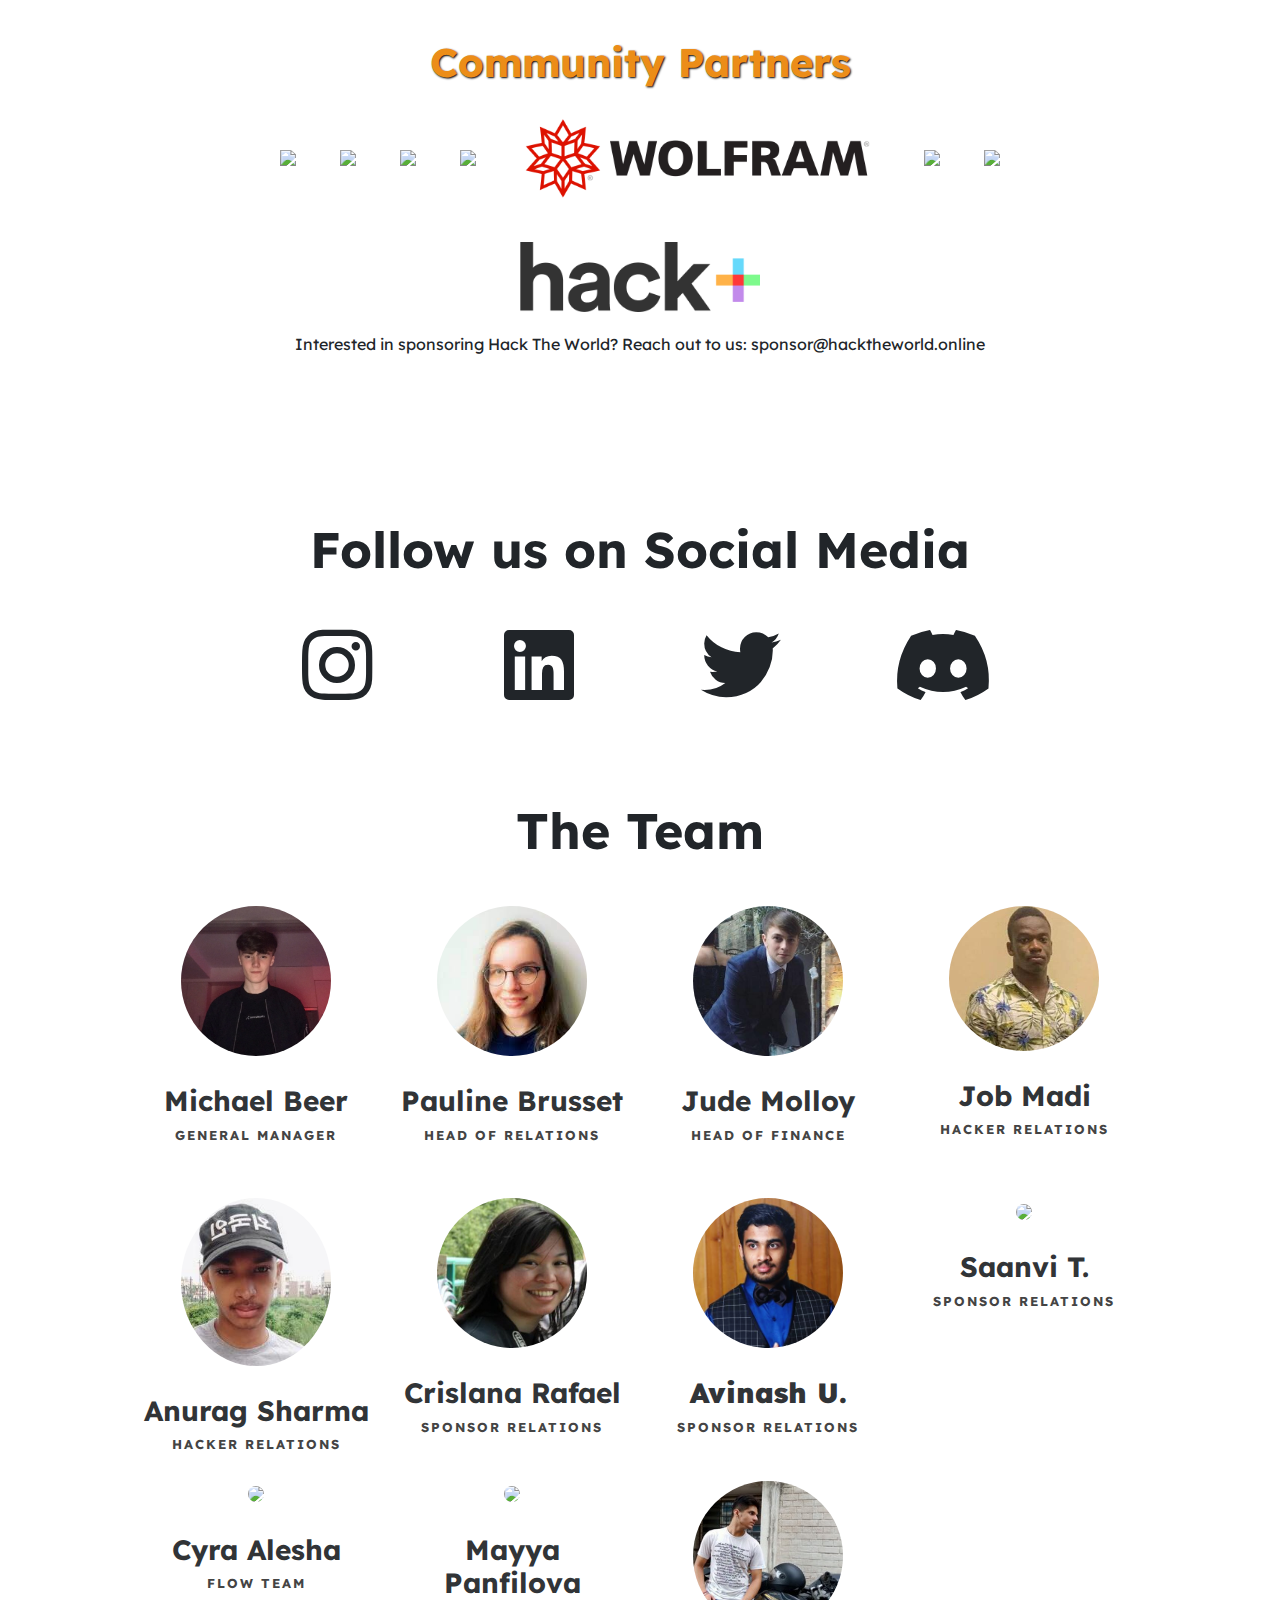
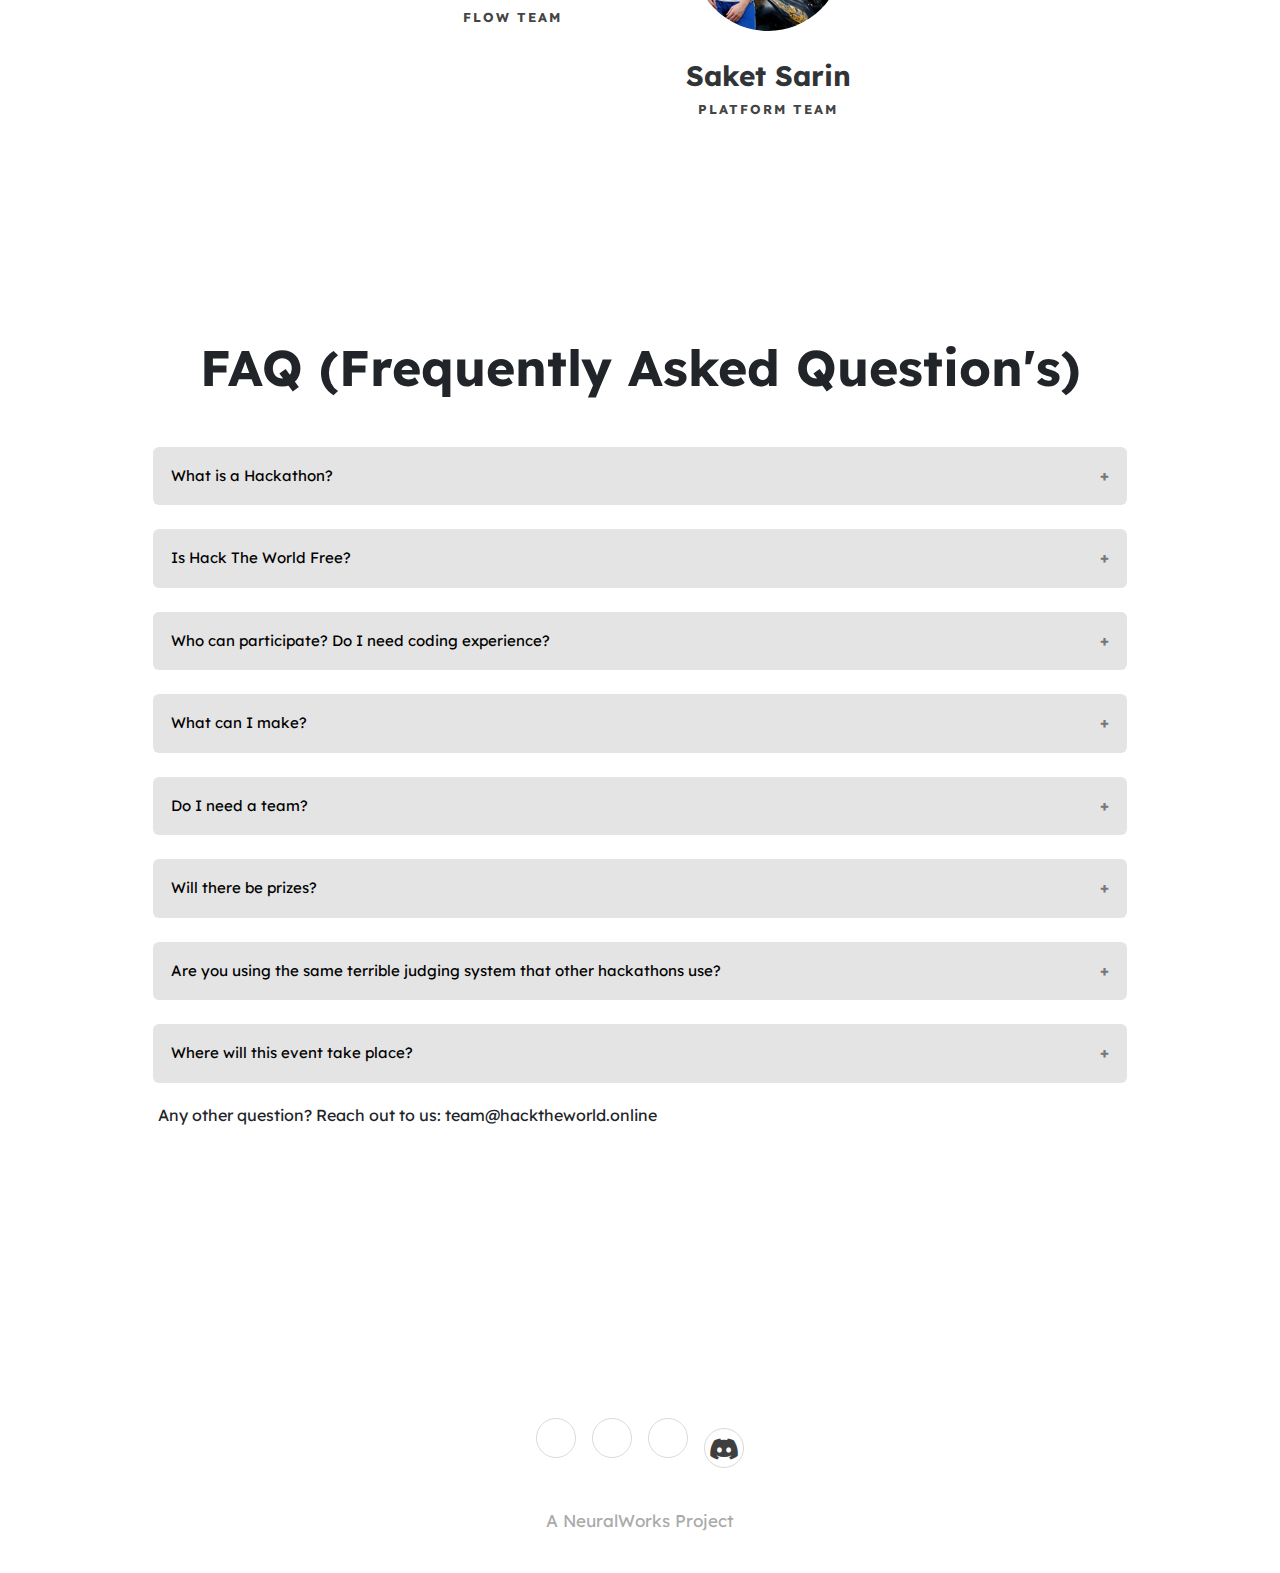
==== commit c0fd078e: "idek" ====
--- a/index.html
+++ b/index.html
@@ -75,6 +75,9 @@
   </head>
 
   <body>
+    <div class="alert alert-danger alert-server py-3 px-5 m-0" role="alert">
+      <strong>Announcement:</strong> Hack The World is being prolonged until early 2022. Sorry for any inconveniance.
+  </div>
     <a id="mlh-trust-badge" style="display:block;max-width:100px;min-width:60px;position:fixed;right:50px;top:0;width:10%;z-index:10000" href="https://mlh.io/seasons/2022/events?utm_source=na-hackathon&utm_medium=TrustBadge&utm_campaign=2022-season&utm_content=white" target="_blank"><img src="https://s3.amazonaws.com/logged-assets/trust-badge/2022/mlh-trust-badge-2022-white.svg" alt="Major League Hacking 2022 Hackathon Season" style="width:100%"></a>
     <nav
       class="navbar navbar-light navbar-expand-md navigation-clean"
@@ -143,7 +146,7 @@
         have fun while showcasing your talents!
       </p>
       <p class="col-md-8 fs-4" style="color: #cc3600">
-        22nd - 24th October 2021
+        Early 2022
       </p>
       <a
         class="btn btn-secondary btn-lg"
@@ -269,14 +272,12 @@
               <h2 class="display-6 text-center fw-bold" style="display:none;">Diamond</h2>
               <h2 class="pt-5 display-6 text-center fw-bold">Gold</h2>
               <a href="https://www.elastic.co" target="_blank"><img class="s-logo" src="assets/img/elastic-logo.svg" width="400"/></a>
-              <a href="https://symbl.ai" target="_blank"><img class="s-logo" src="assets/img/symblai-logo.svg" width="400"/></a>
               <h2 class="pt-5 display-6 text-center fw-bold">Silver</h2>
               <a href="https://www.hyperx.com" target="_blank"><img class="s-logo" src="assets/img/hyperx-logo.png" width="400" /></a>
               <h2 class="pt-5 display-6 text-center fw-bold">Bronze</h2>
               <a href="https://www.postman.com" target="_blank"><img class="s-logo" src="assets/img/postman-logo.svg" width="400" /></a>
-              <h2 class="pt-5 display-6 text-center fw-bold">Authentication Partner</h2>
-              <a href="https://sawolabs.com/hackathon/HackTheWorld/redeemnow/" target="_blank"><img class="s-logo" src="assets/img/sawo.png" width="300" /></a>
               <h2 class="pt-5 display-6 text-center fw-bold">Community Partners</h2>
+              <img class="s-logo" src="https://static.mlh.io/brand-assets/logo/official/mlh-logo-color.svg" width="200" />    
               <img class="s-logo" src="assets/img/sticker-mule-logo.png" width="400" />       
               <img class="s-logo" src="assets/img/github-logo.svg" width="280" />       
               <img class="s-logo" src="assets/img/streamyard-logo.png" width="400" />
@@ -372,7 +373,7 @@
             <div class="col-md-3 item">
               <img
                 class="rounded-circle"
-                src="assets/img/job2.jpg"
+                src="assets/img/job.jpg"
                 style="width: 150px"
               />
               <h3 class="name">Job Madi</h3>
@@ -448,10 +449,6 @@
           </div>
         </section>
       </div>
-      <section class="community">
-        <h1>Community Partners</h1>
-       <center> <img src="assets/img/gdsc.png" alt=""> </center> 
-      </section>
       <section id="faq" style="padding: 2px; margin: 100px 11px">
         <h2
           class="text-center fw-bold"
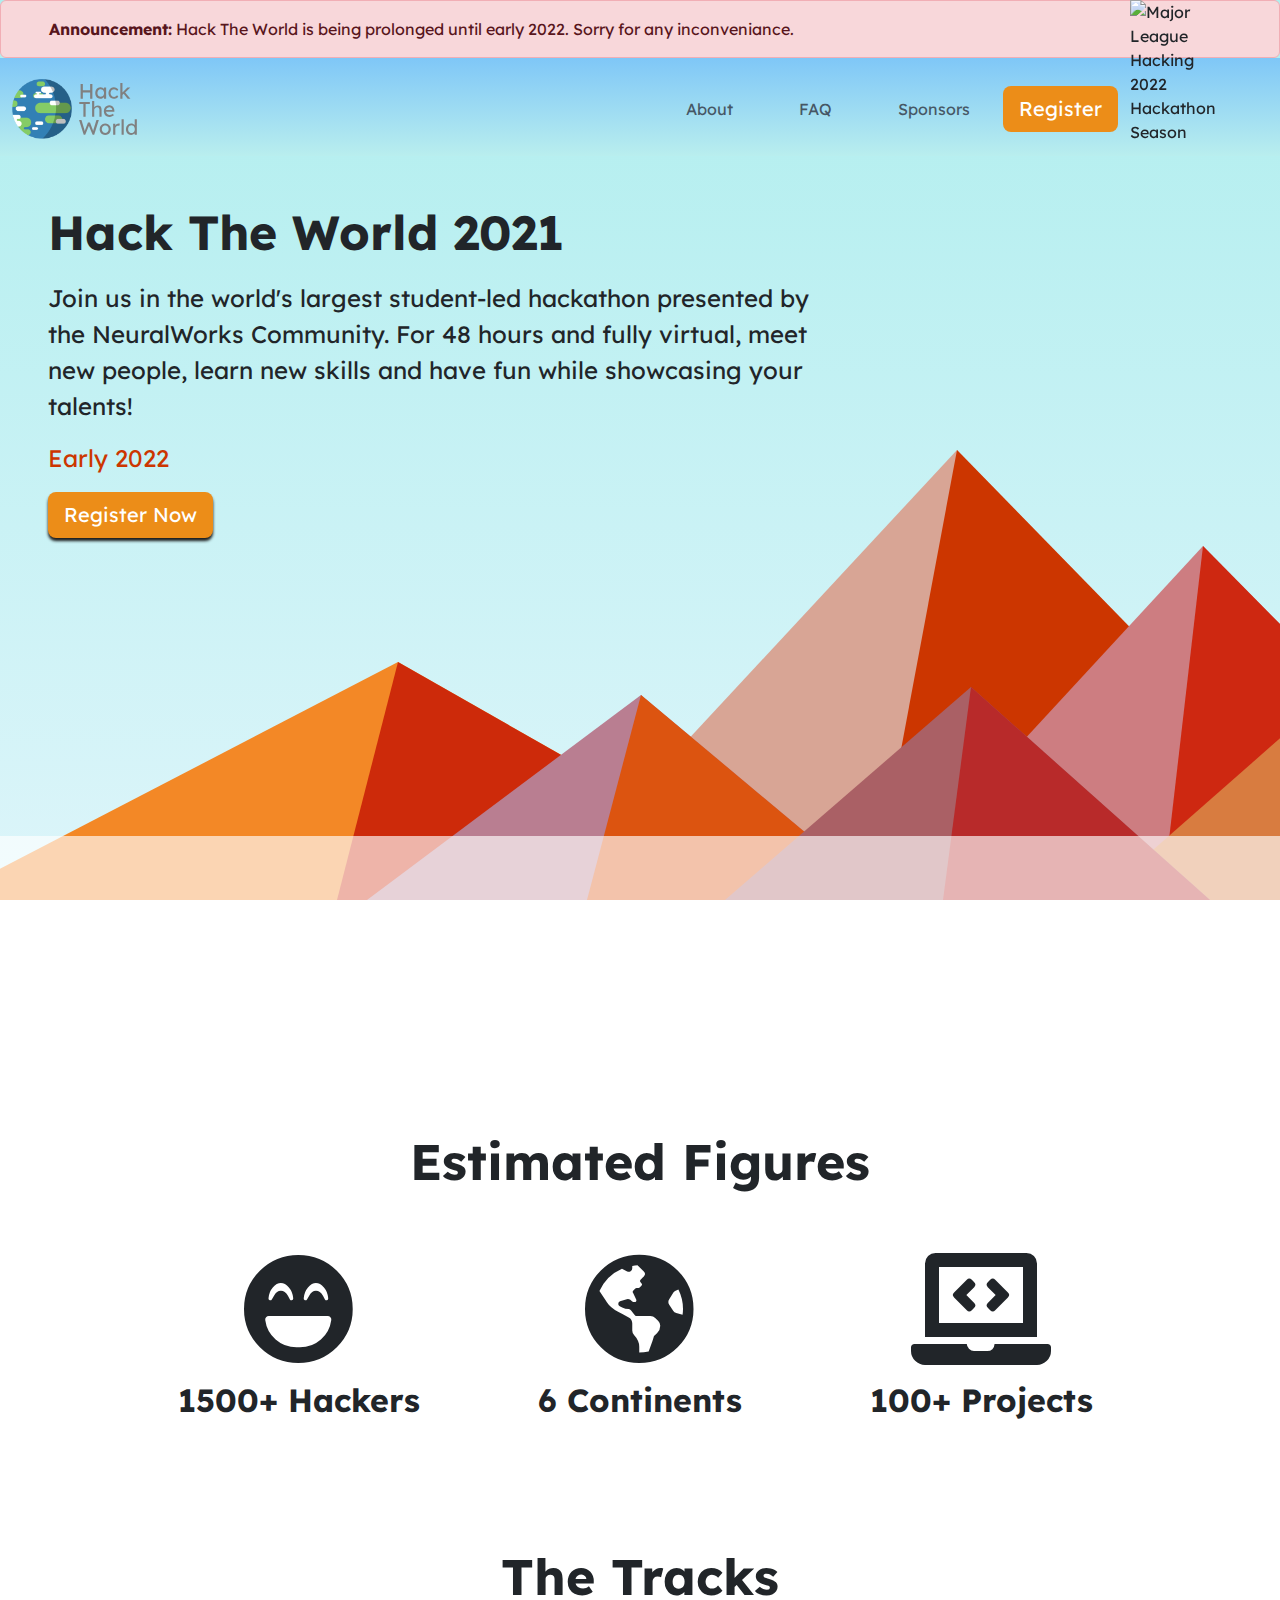
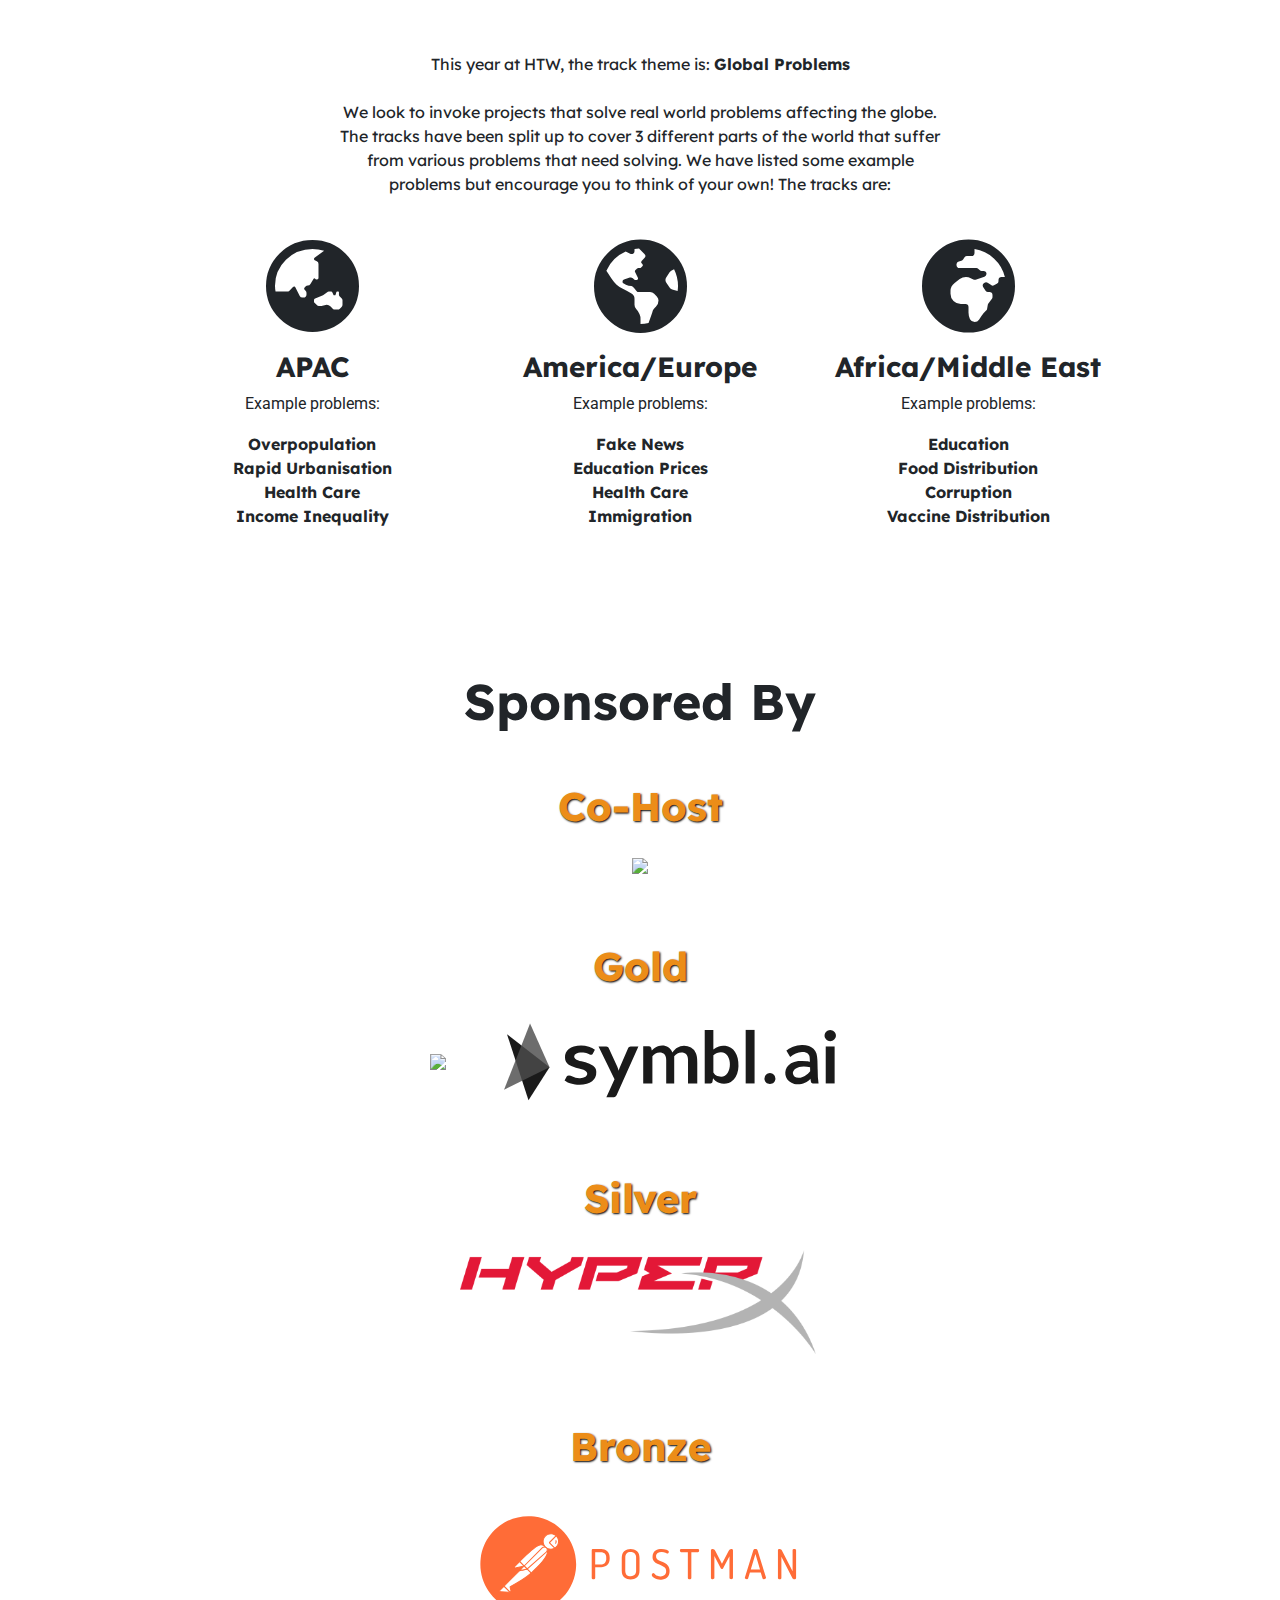
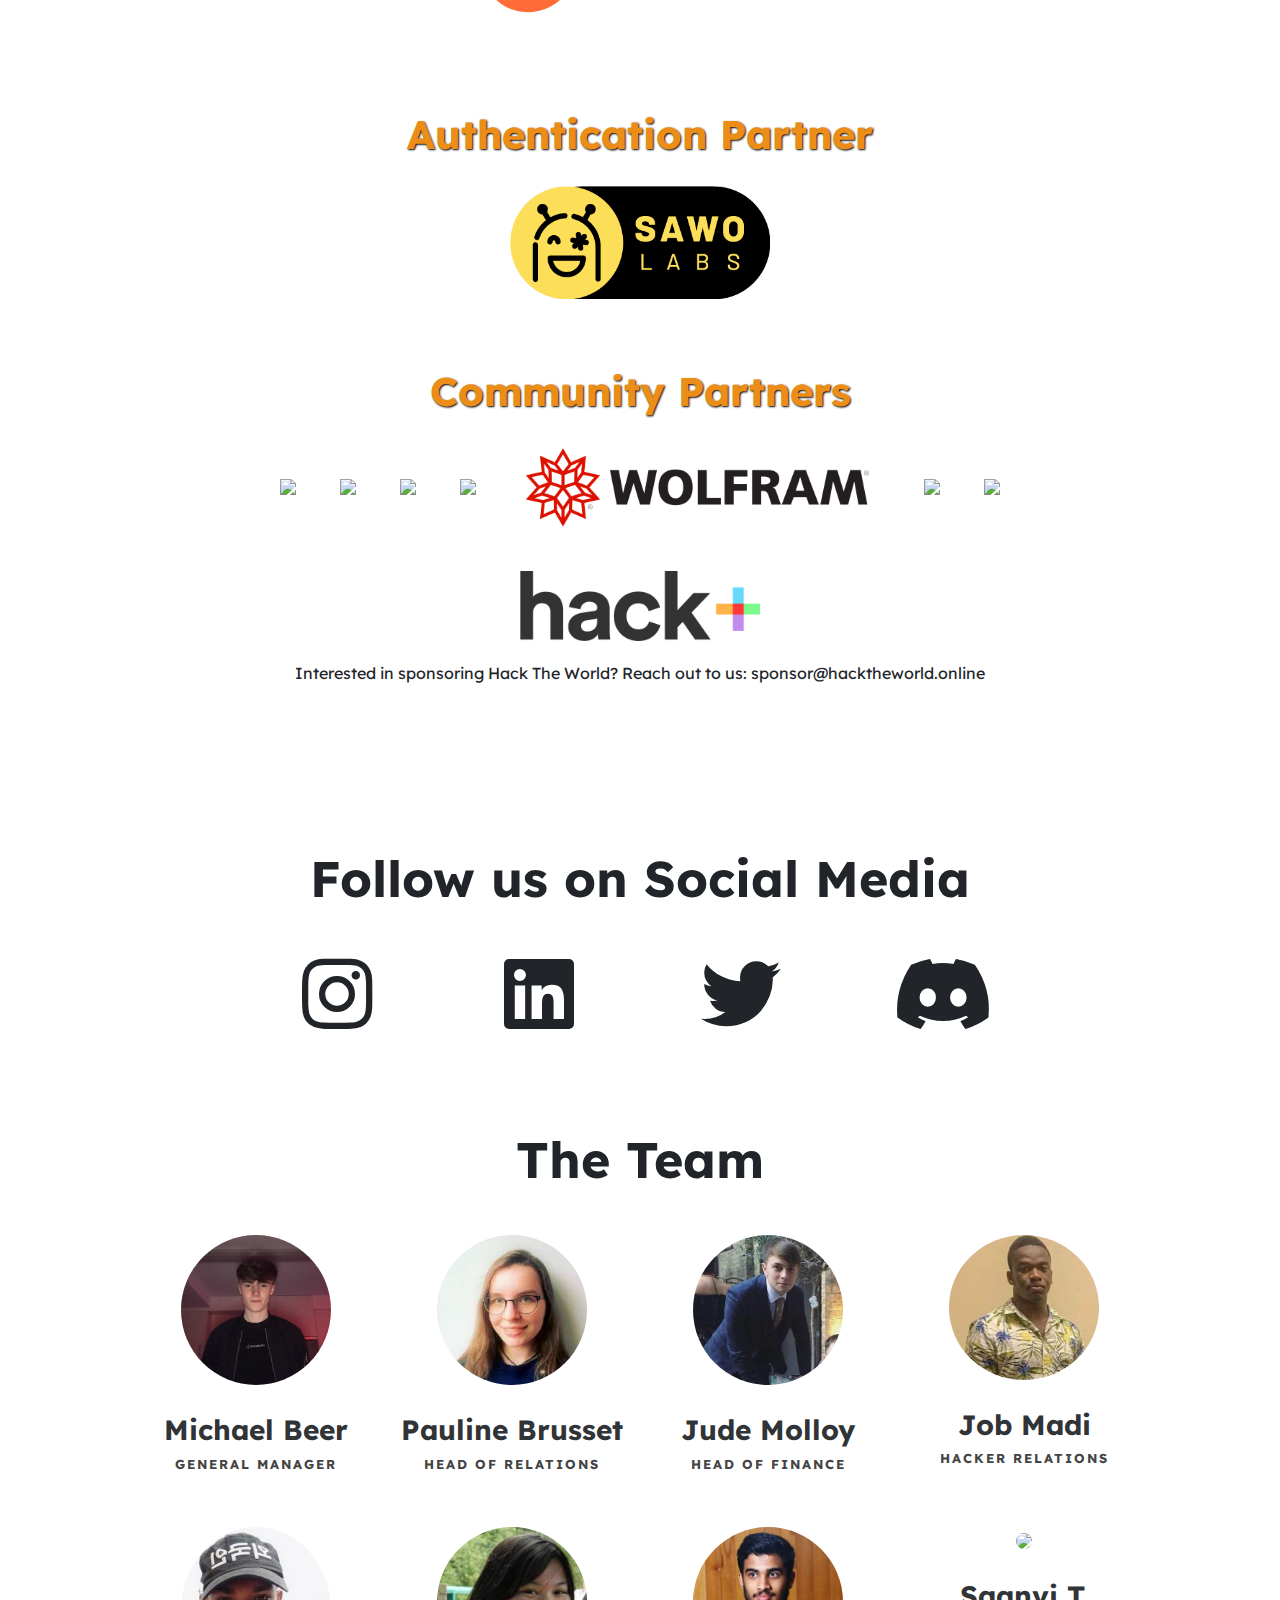
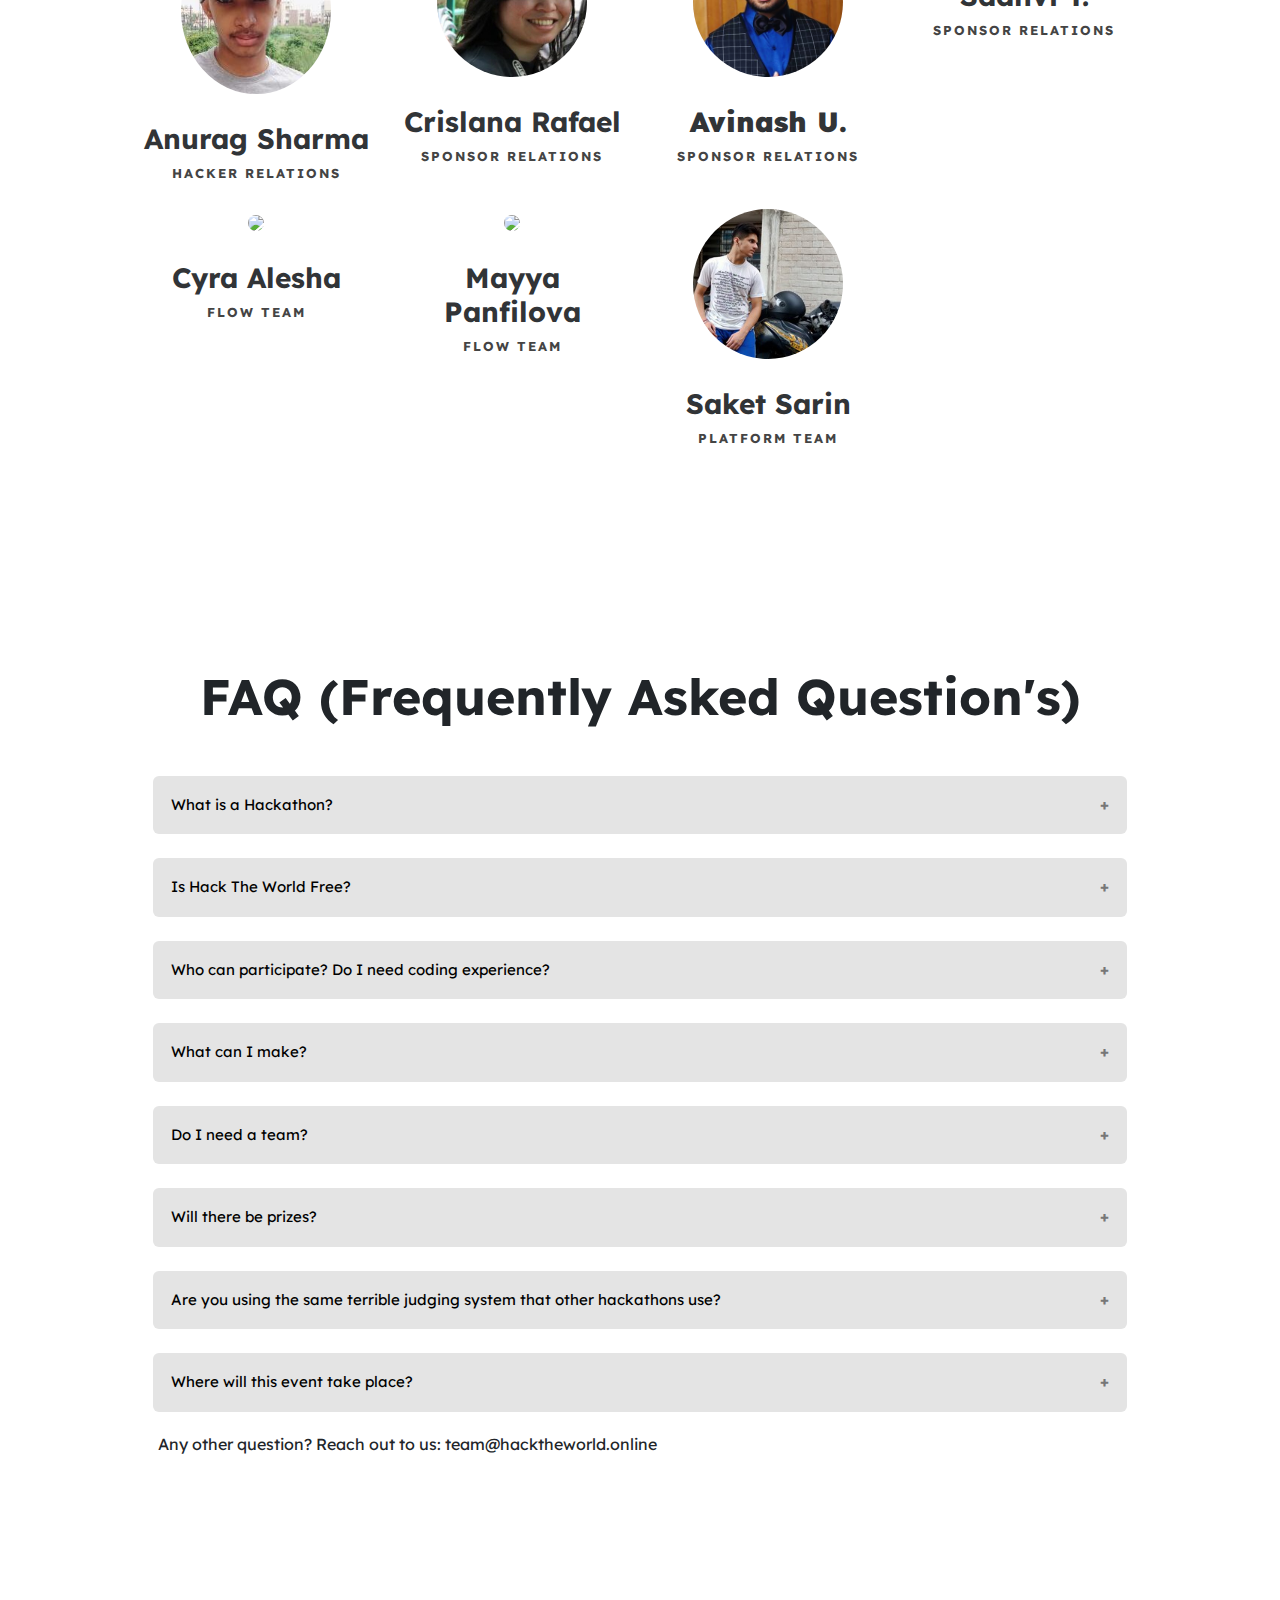
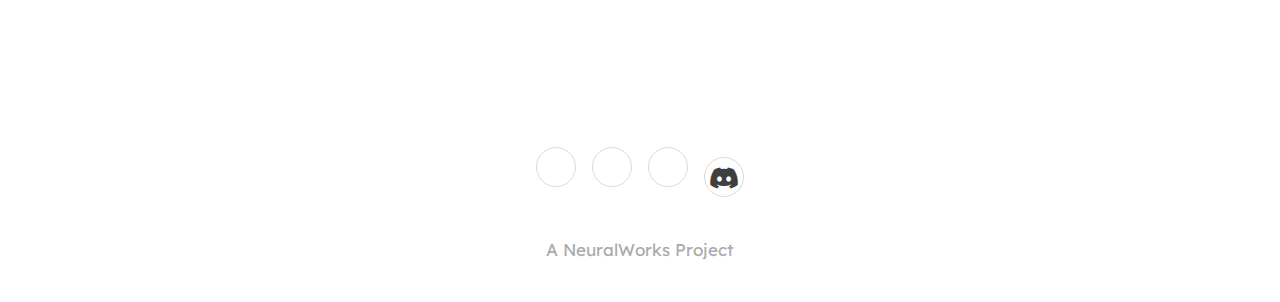
==== commit eba0ca6e: "Merge branch 'main' of https://github.com/NeuralWorksAI/hack-the-world into main" ====
--- a/index.html
+++ b/index.html
@@ -272,10 +272,13 @@
               <h2 class="display-6 text-center fw-bold" style="display:none;">Diamond</h2>
               <h2 class="pt-5 display-6 text-center fw-bold">Gold</h2>
               <a href="https://www.elastic.co" target="_blank"><img class="s-logo" src="assets/img/elastic-logo.svg" width="400"/></a>
+              <a href="https://symbl.ai" target="_blank"><img class="s-logo" src="assets/img/symblai-logo.svg" width="400"/></a>
               <h2 class="pt-5 display-6 text-center fw-bold">Silver</h2>
               <a href="https://www.hyperx.com" target="_blank"><img class="s-logo" src="assets/img/hyperx-logo.png" width="400" /></a>
               <h2 class="pt-5 display-6 text-center fw-bold">Bronze</h2>
               <a href="https://www.postman.com" target="_blank"><img class="s-logo" src="assets/img/postman-logo.svg" width="400" /></a>
+              <h2 class="pt-5 display-6 text-center fw-bold">Authentication Partner</h2>
+              <a href="https://sawolabs.com/hackathon/HackTheWorld/redeemnow/" target="_blank"><img class="s-logo" src="assets/img/sawo.png" width="300" /></a>
               <h2 class="pt-5 display-6 text-center fw-bold">Community Partners</h2>
               <img class="s-logo" src="https://static.mlh.io/brand-assets/logo/official/mlh-logo-color.svg" width="200" />    
               <img class="s-logo" src="assets/img/sticker-mule-logo.png" width="400" />       
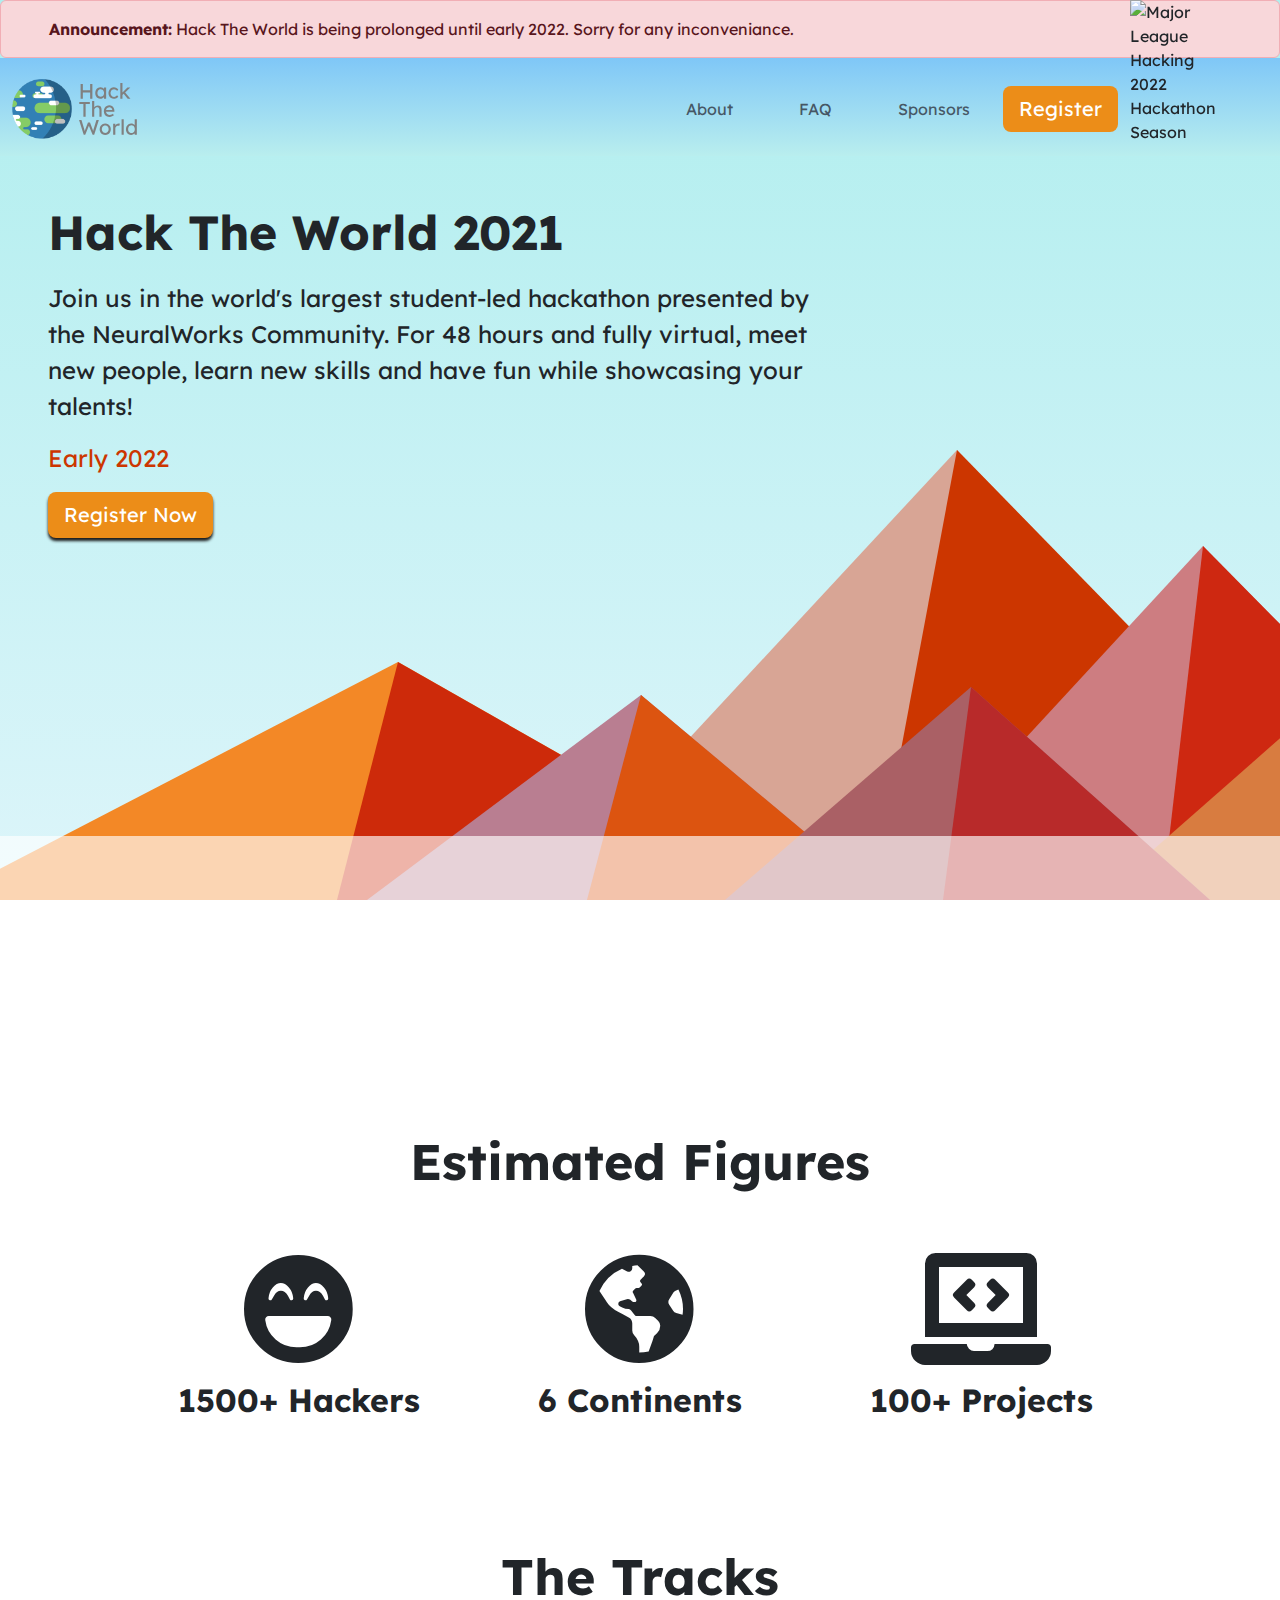
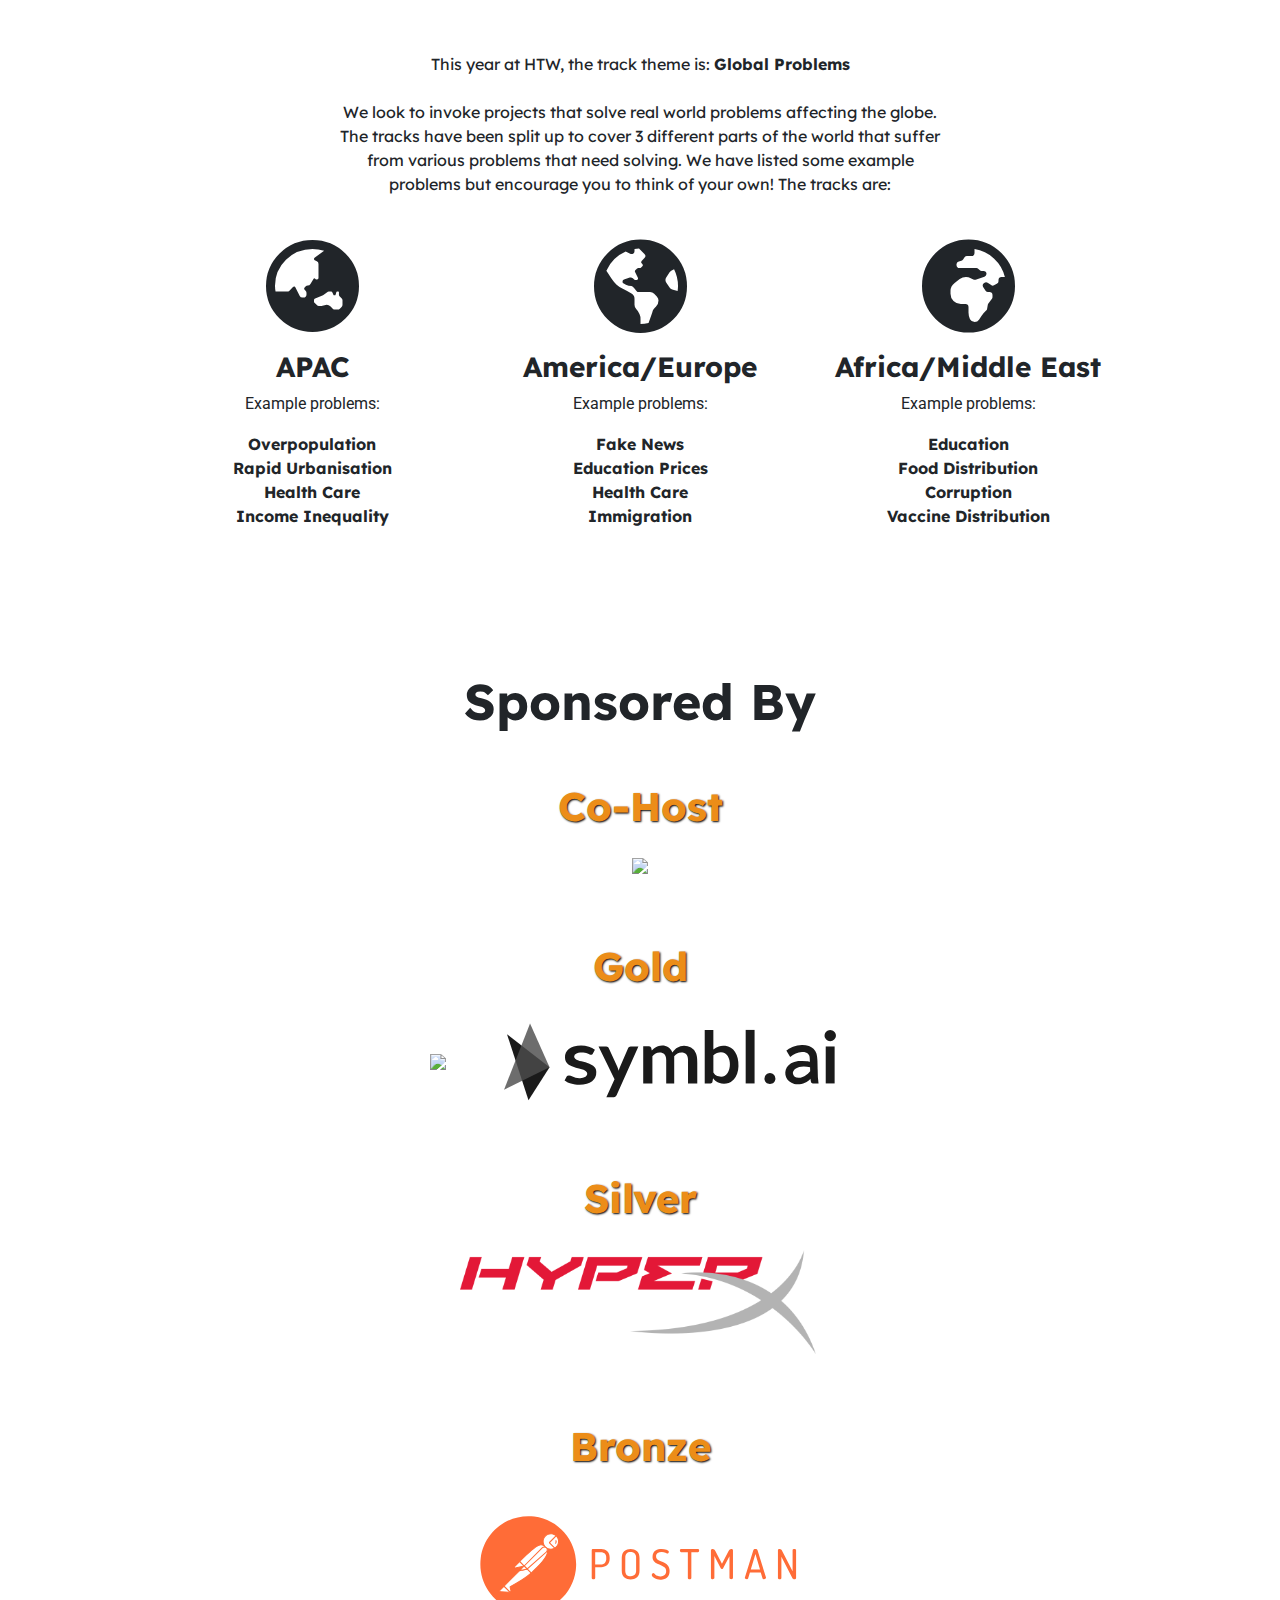
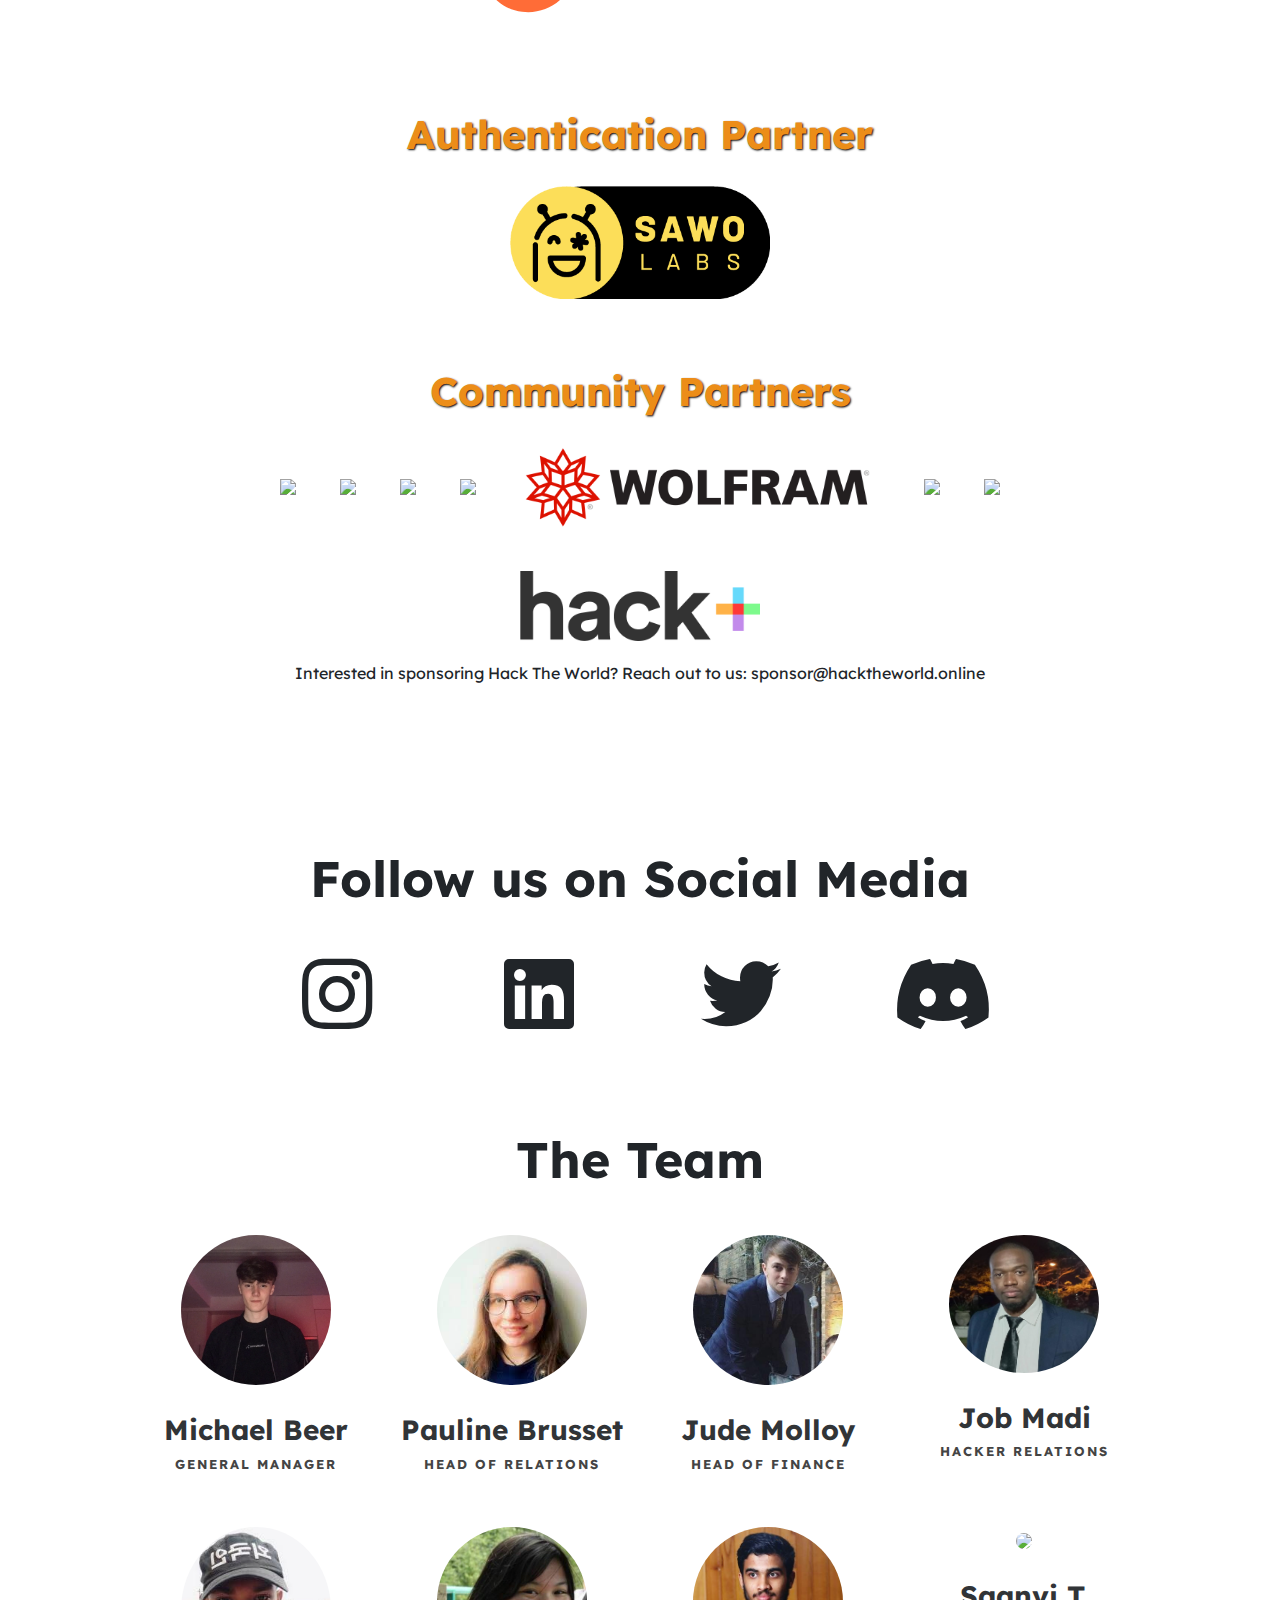
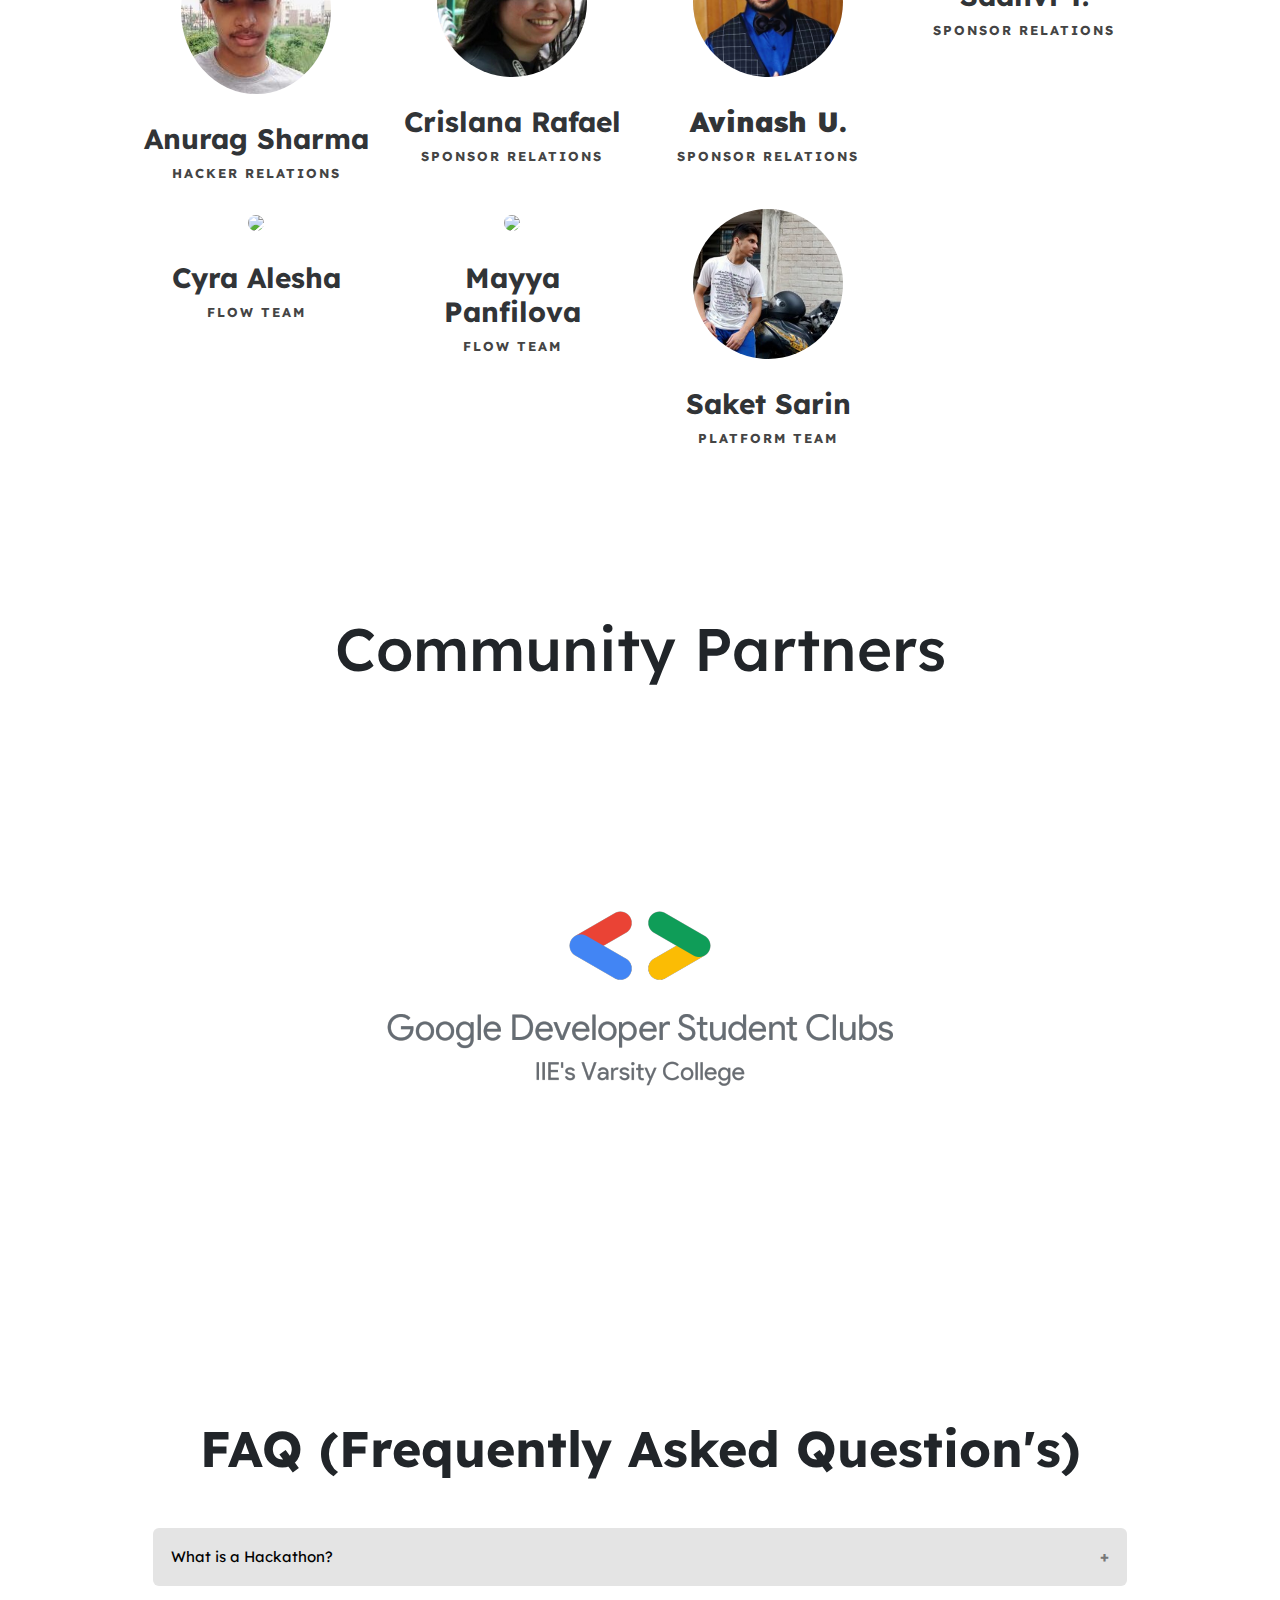
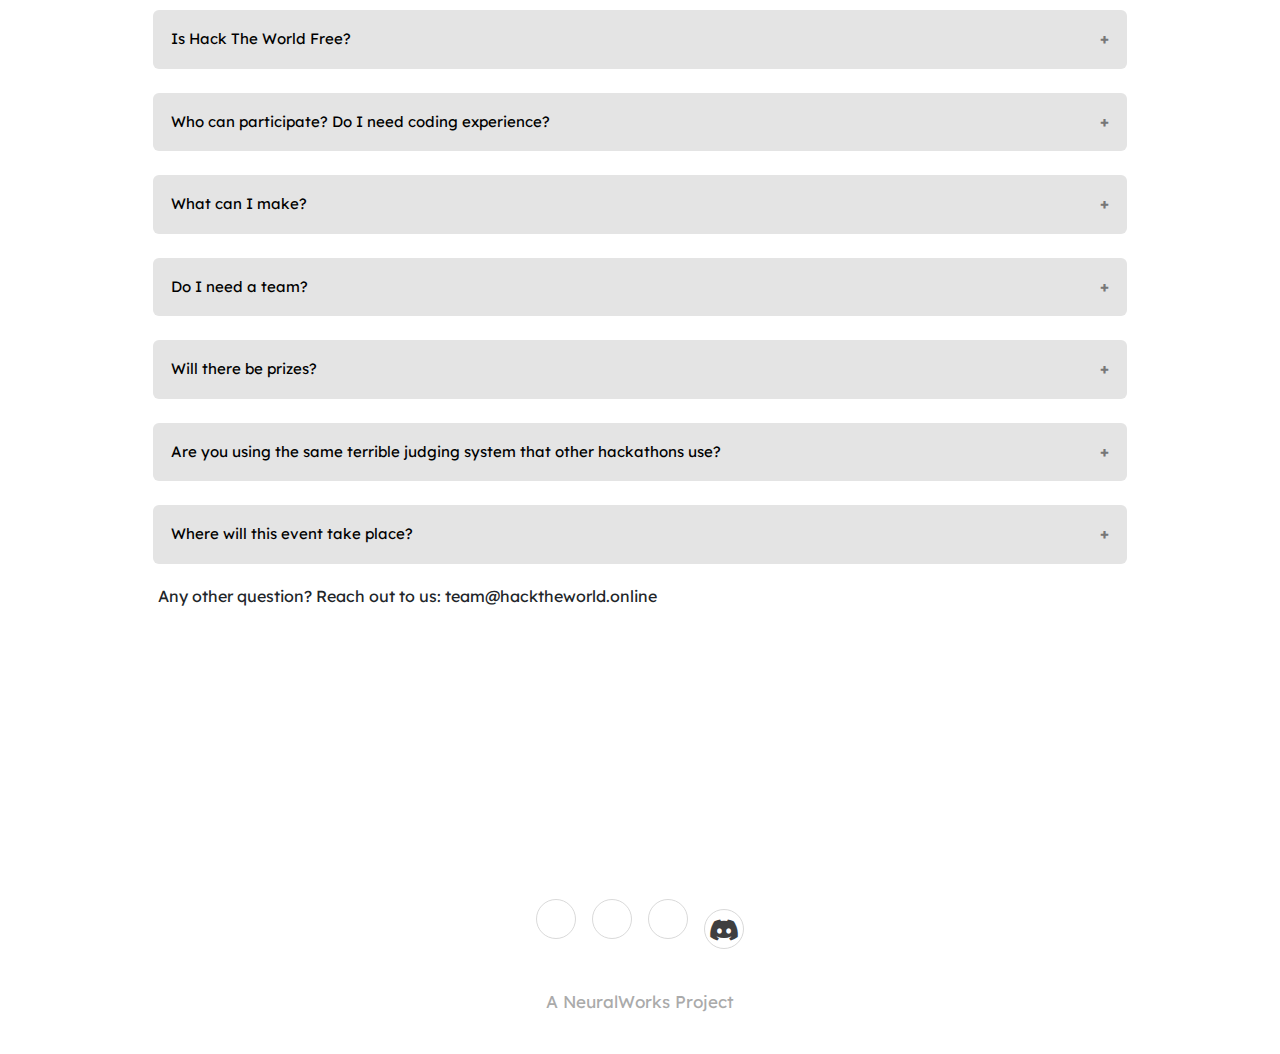
==== commit 31841ea1: "Merge pull request #7 from Anurag30112003/dev" ====
--- a/index.html
+++ b/index.html
@@ -376,7 +376,7 @@
             <div class="col-md-3 item">
               <img
                 class="rounded-circle"
-                src="assets/img/job.jpg"
+                src="assets/img/job2.jpg"
                 style="width: 150px"
               />
               <h3 class="name">Job Madi</h3>
@@ -452,6 +452,10 @@
           </div>
         </section>
       </div>
+      <section class="community">
+        <h1>Community Partners</h1>
+       <center> <img src="assets/img/gdsc.png" alt=""> </center> 
+      </section>
       <section id="faq" style="padding: 2px; margin: 100px 11px">
         <h2
           class="text-center fw-bold"
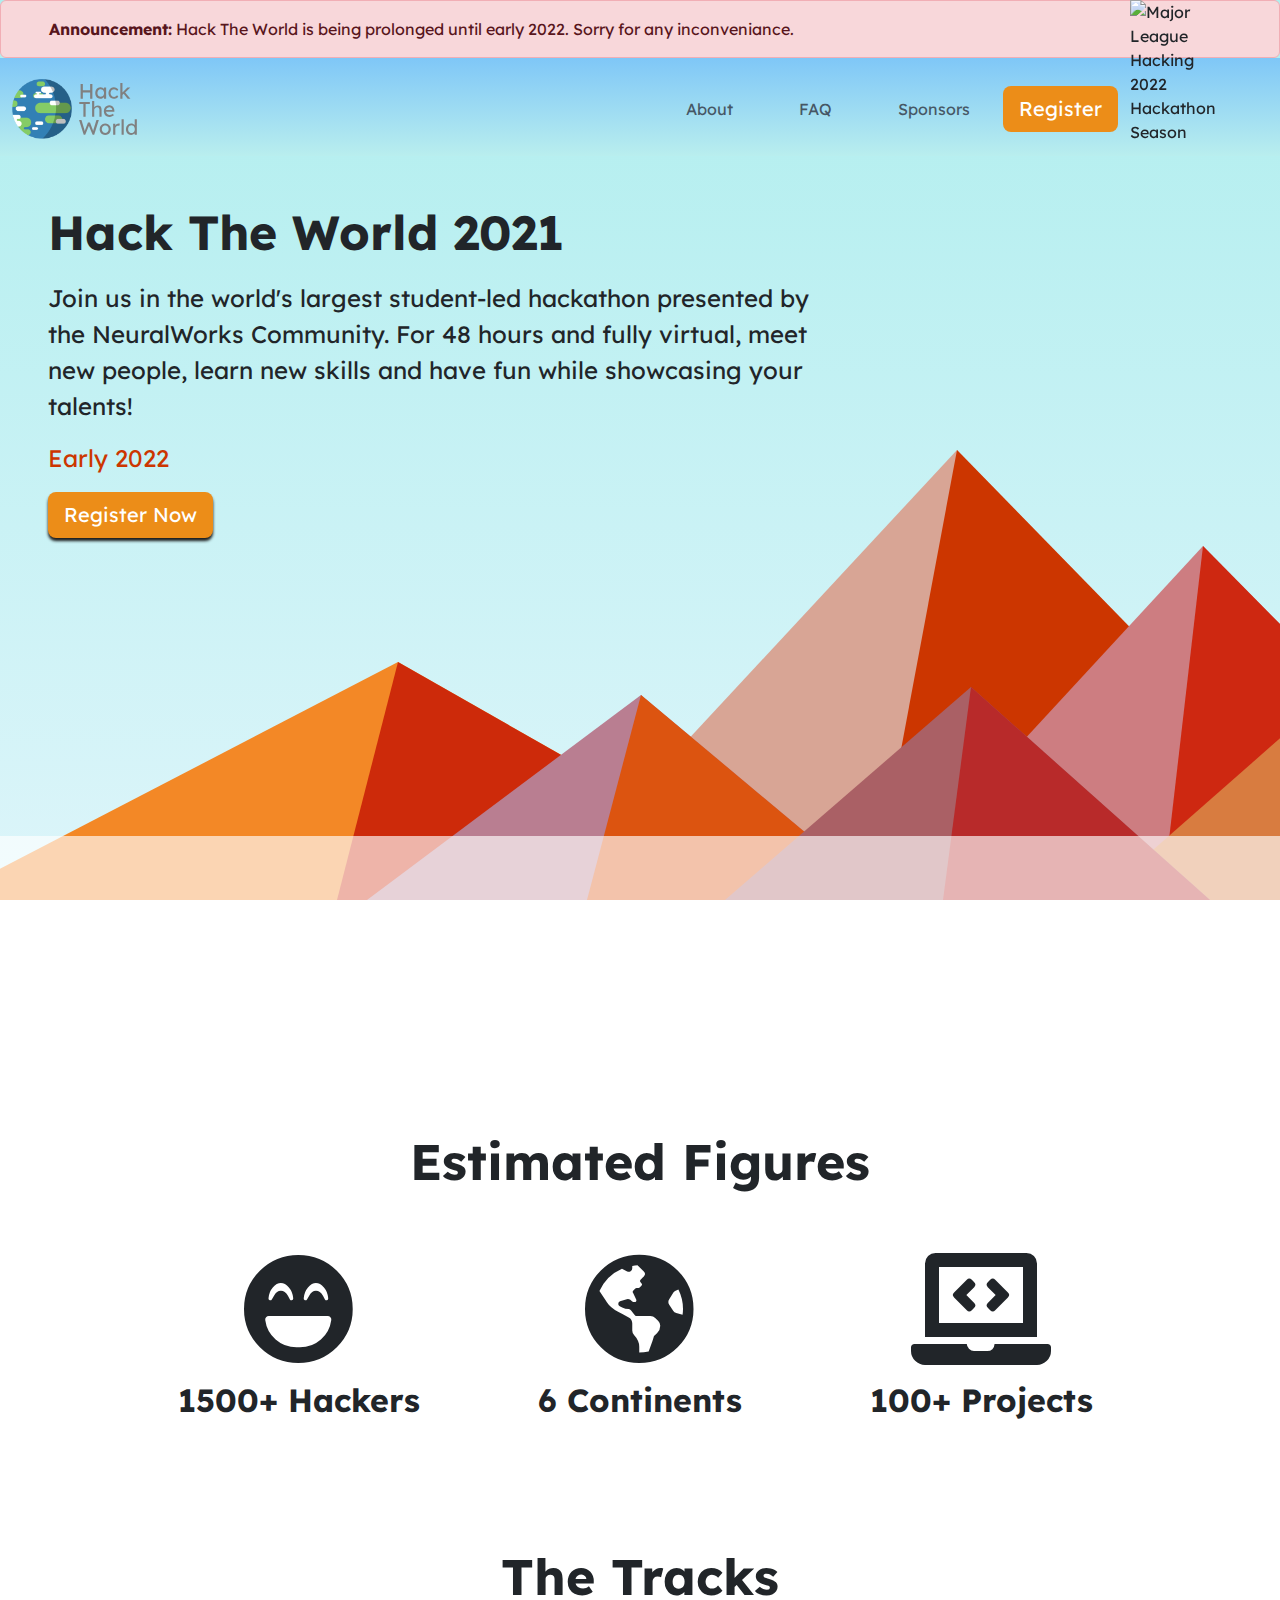
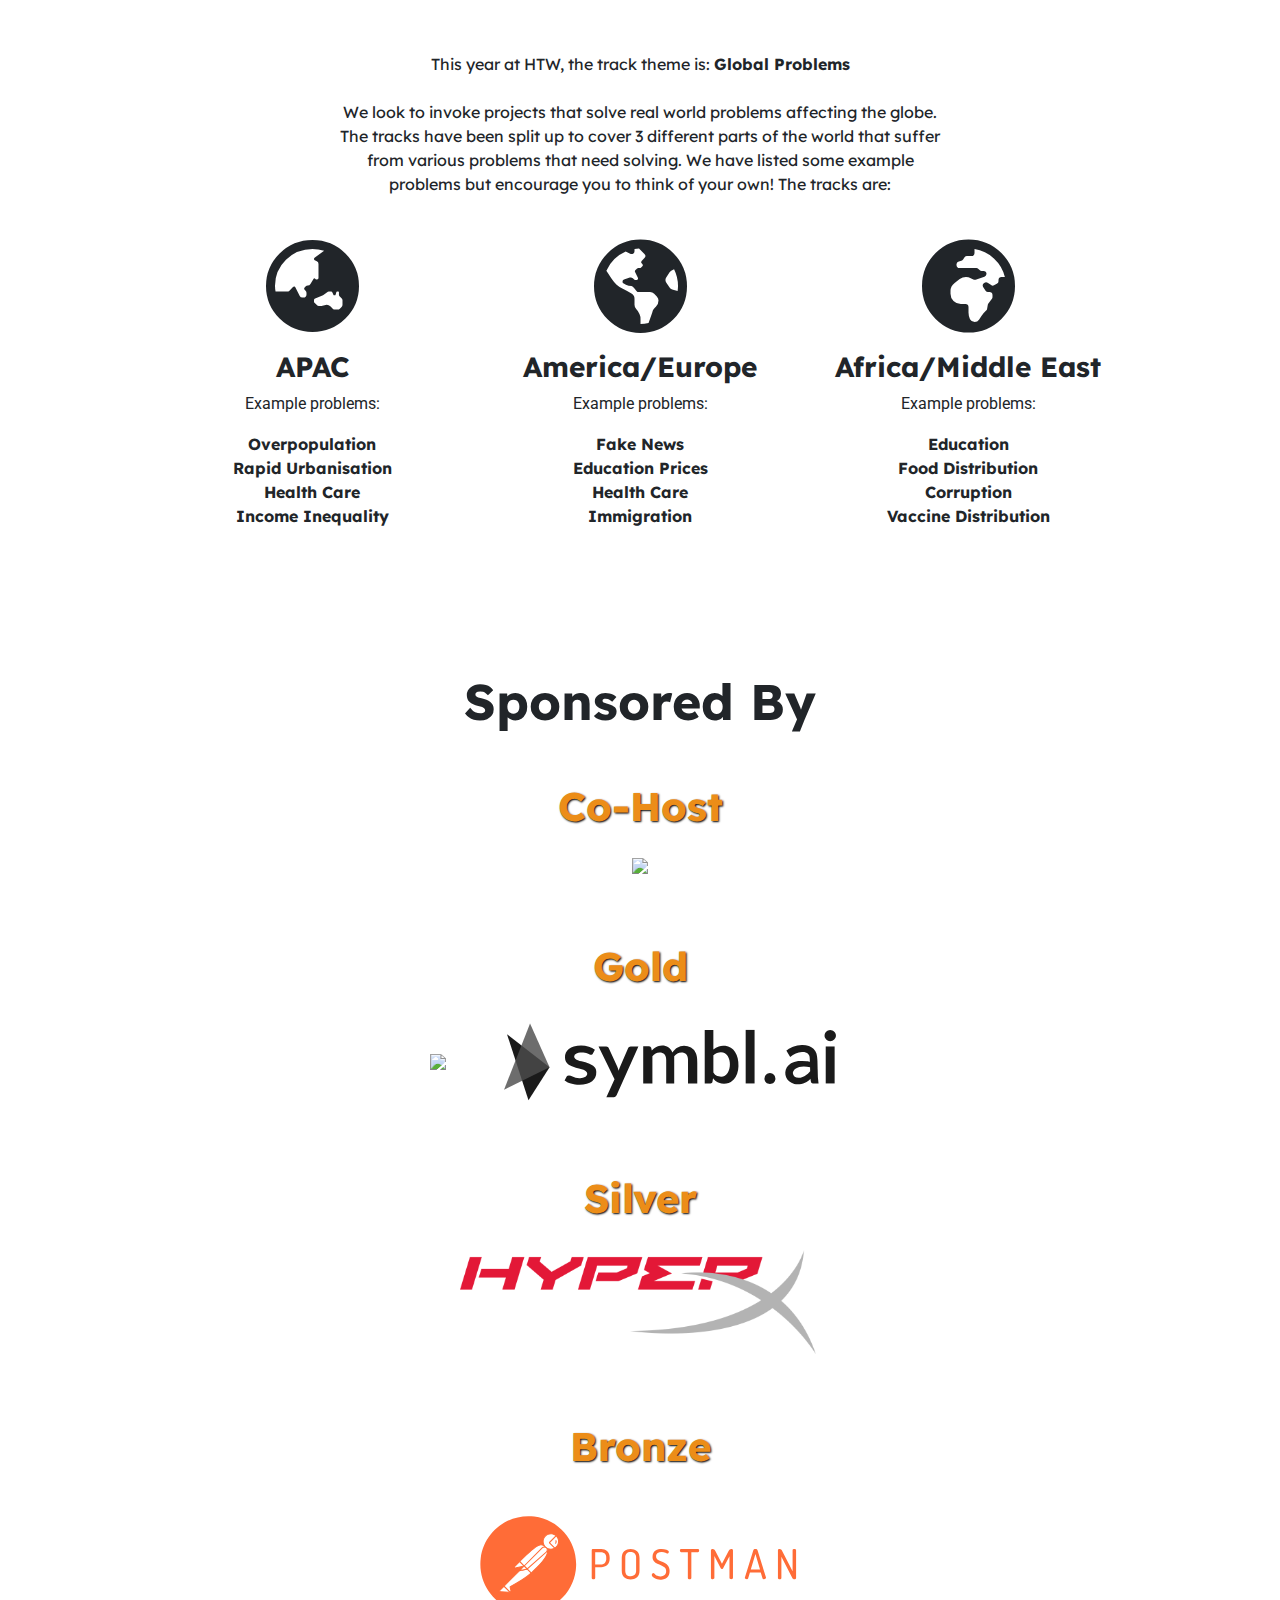
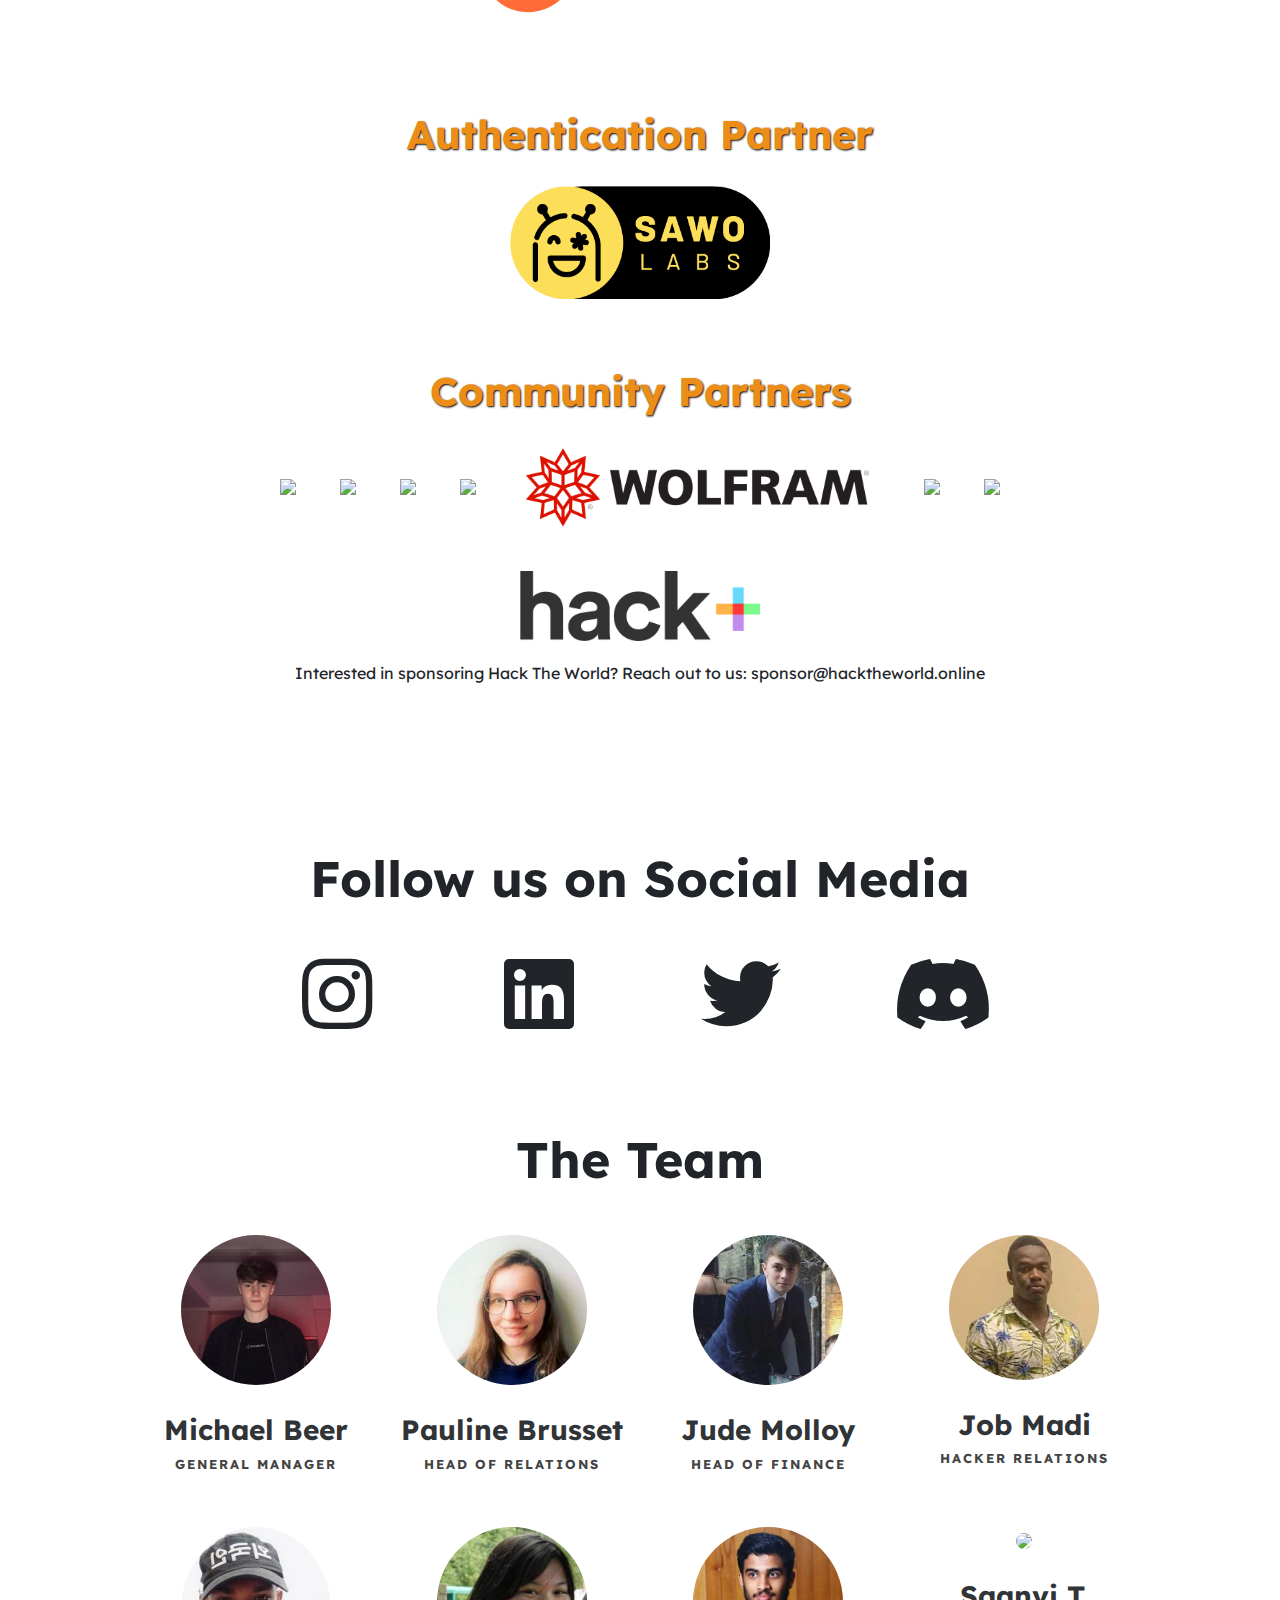
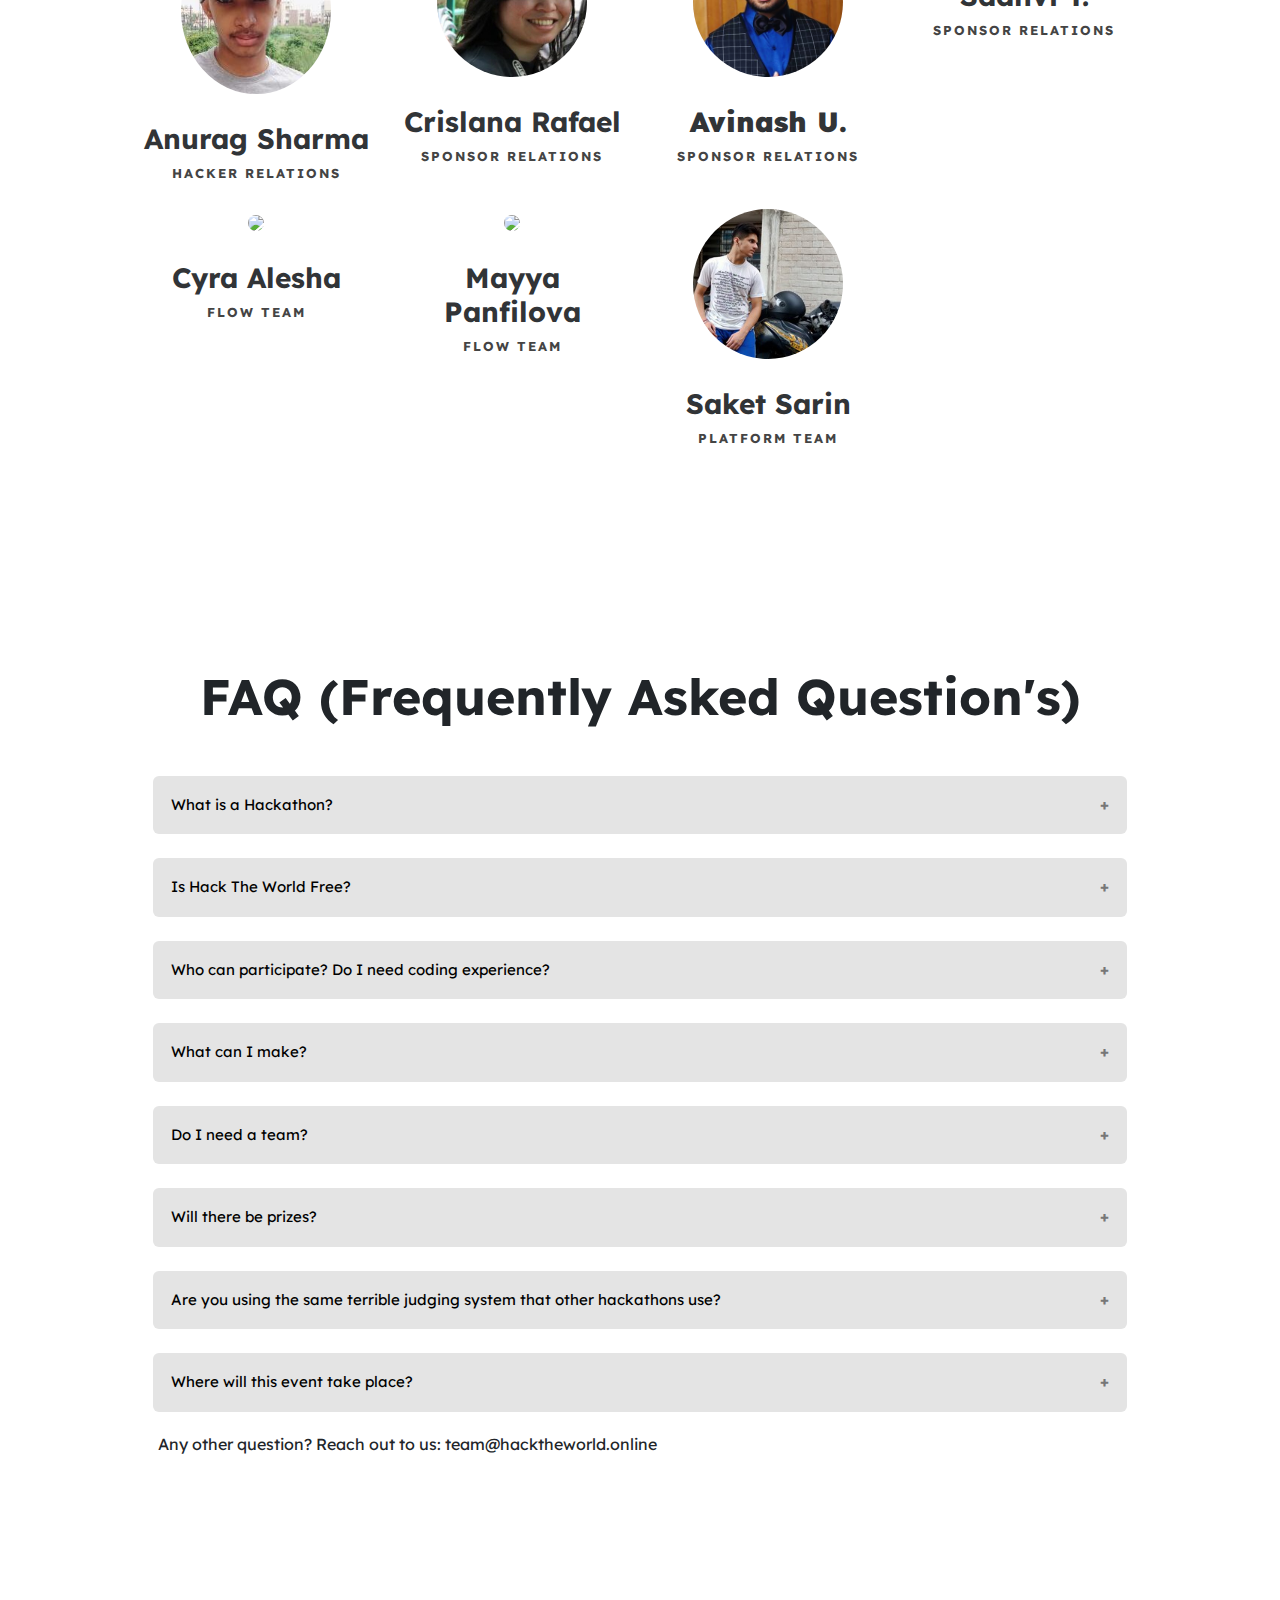
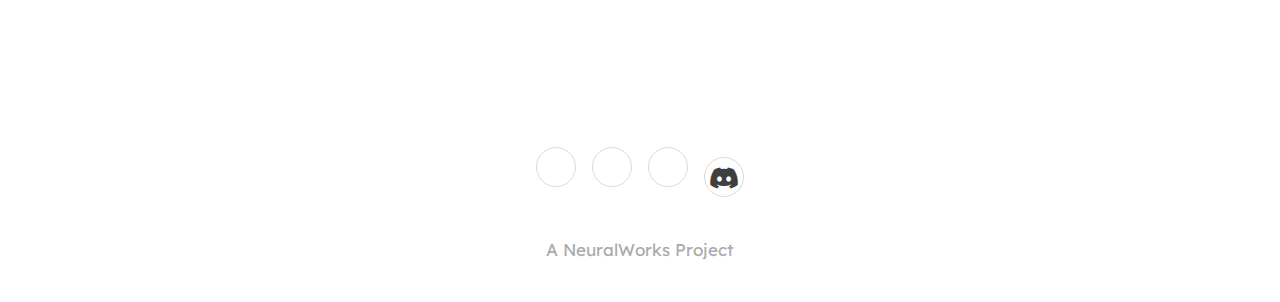
==== commit 0b9a07ba: "Revert "Merge pull request #7 from Anurag30112003/dev"" ====
--- a/index.html
+++ b/index.html
@@ -376,7 +376,7 @@
             <div class="col-md-3 item">
               <img
                 class="rounded-circle"
-                src="assets/img/job2.jpg"
+                src="assets/img/job.jpg"
                 style="width: 150px"
               />
               <h3 class="name">Job Madi</h3>
@@ -452,10 +452,6 @@
           </div>
         </section>
       </div>
-      <section class="community">
-        <h1>Community Partners</h1>
-       <center> <img src="assets/img/gdsc.png" alt=""> </center> 
-      </section>
       <section id="faq" style="padding: 2px; margin: 100px 11px">
         <h2
           class="text-center fw-bold"
--- a/assets/css/styles.css
+++ b/assets/css/styles.css
@@ -84,12 +84,3 @@
 a:hover {
   color: grey;
 }
-.community{
-  font-size: 50px;
-}
-.community h1{
-  font-size: 60px;
-  text-align: center;
-  
-  font-family: "Lexend Deca", "Roboto";
-}
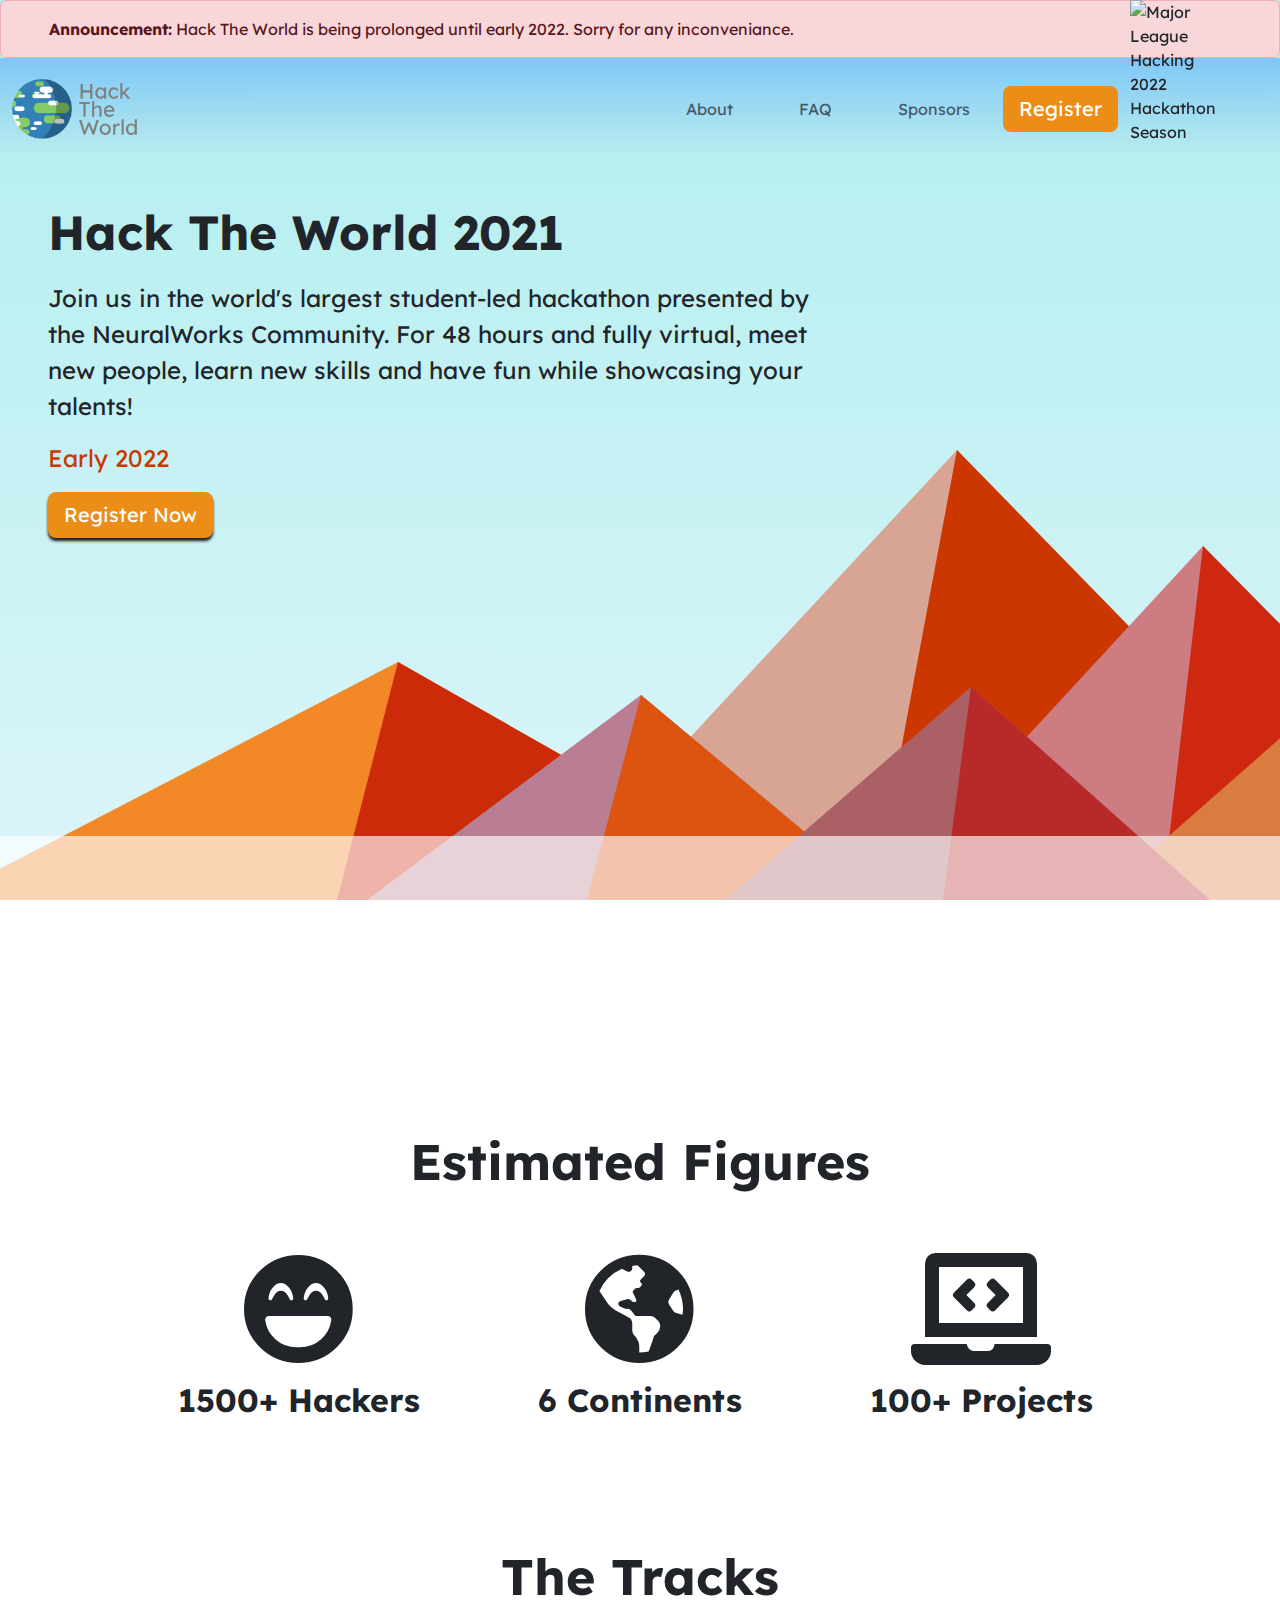
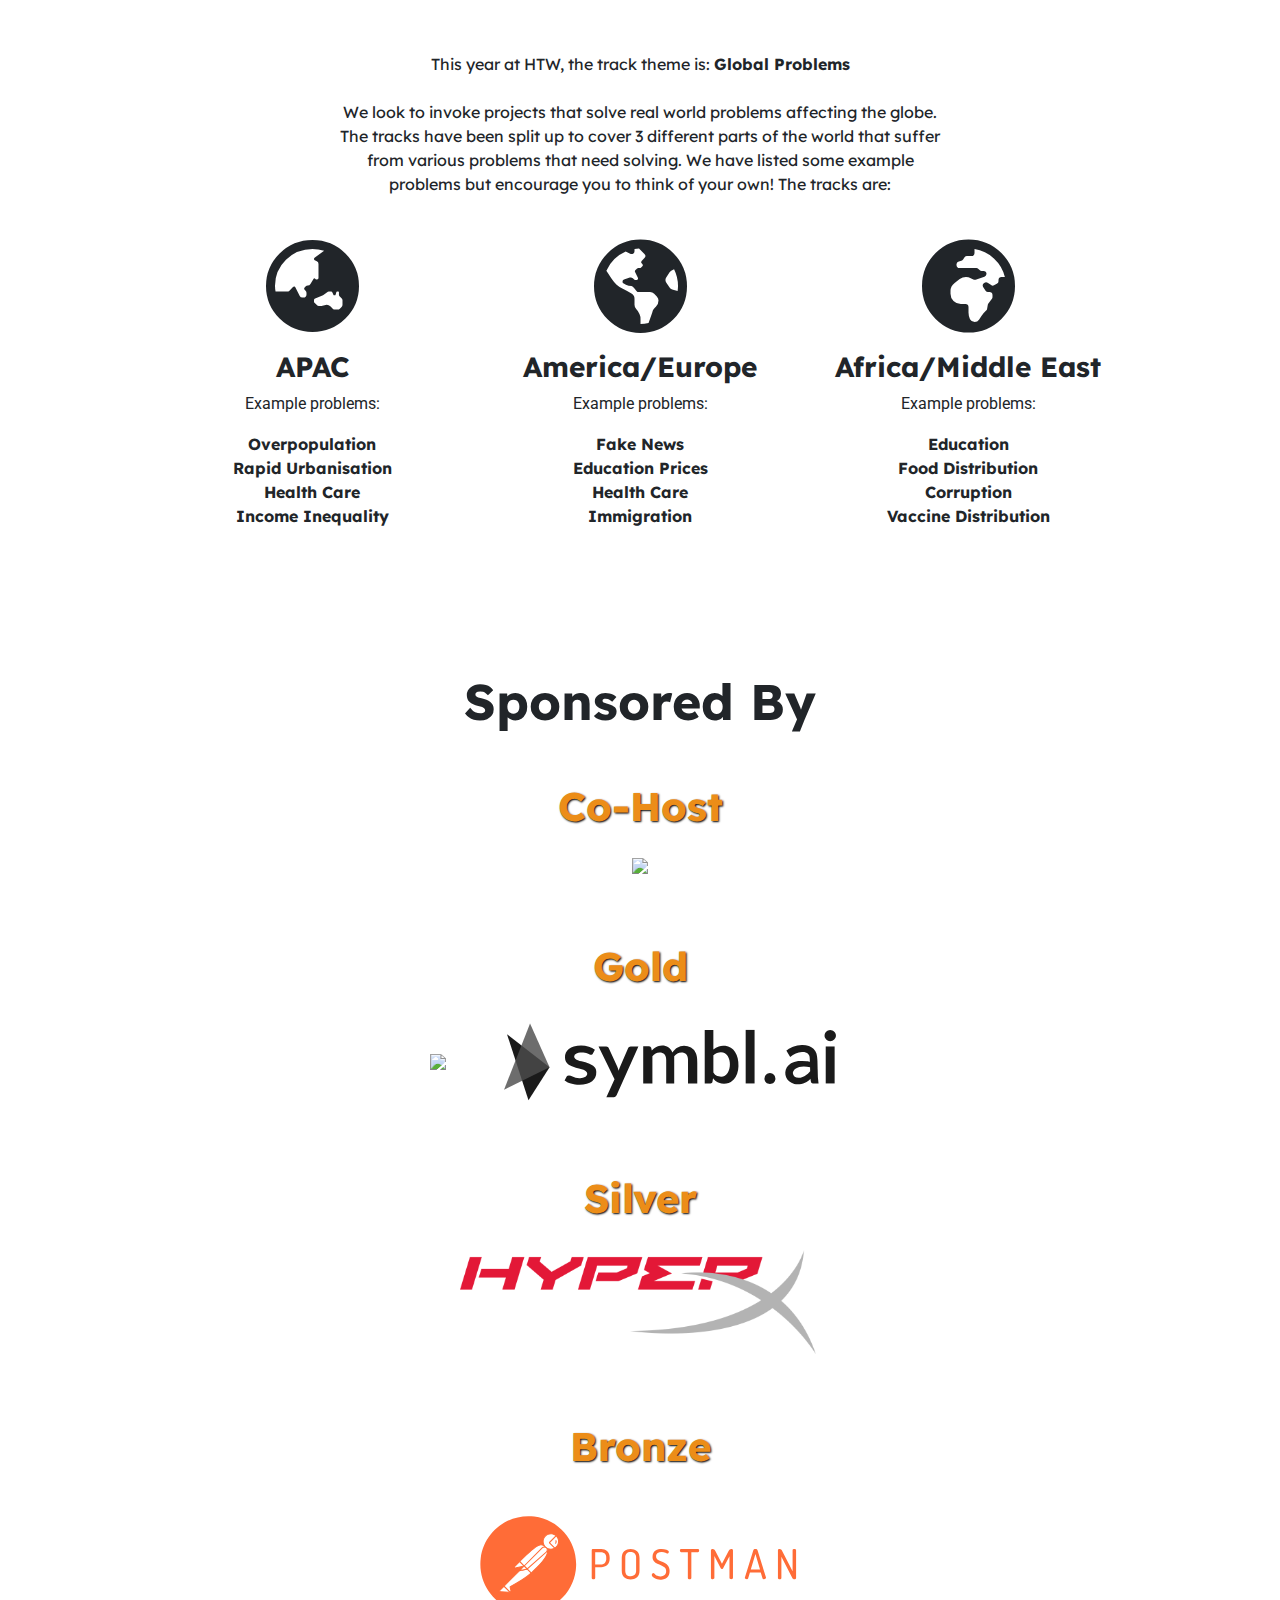
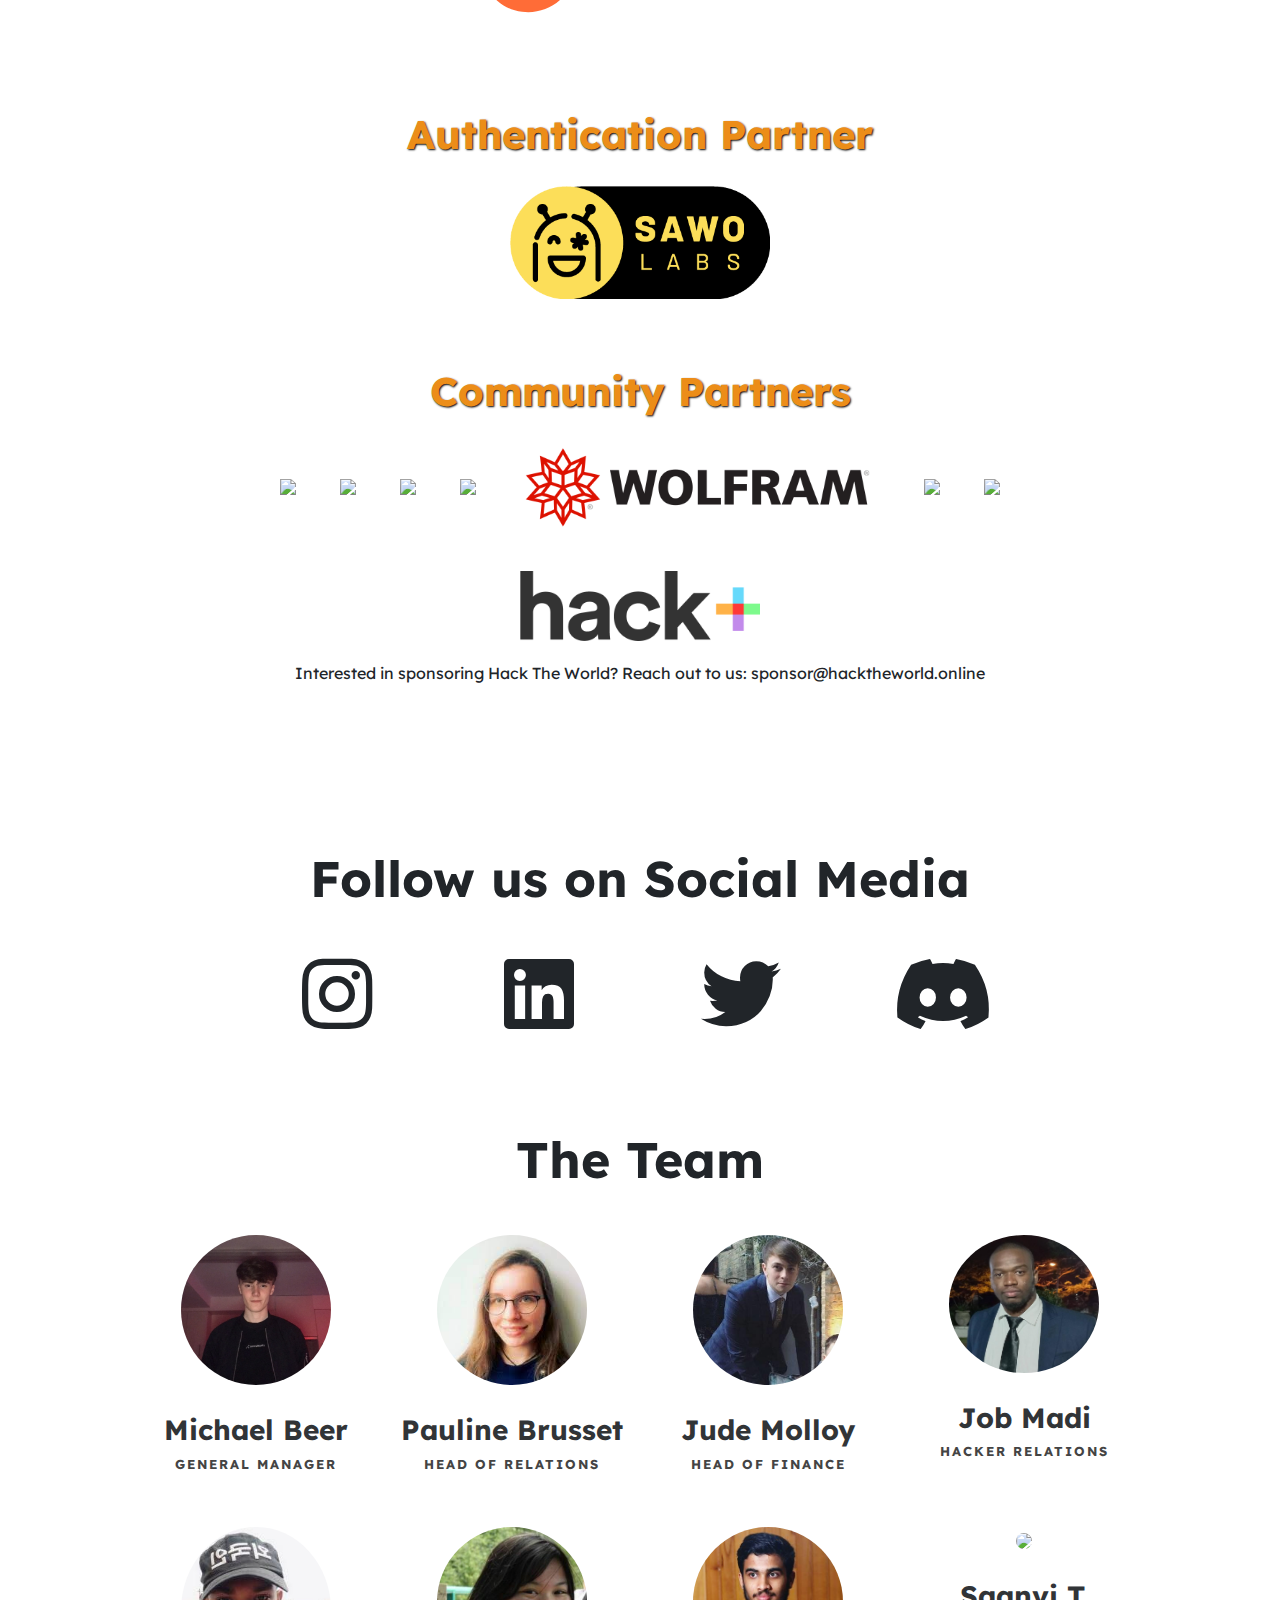
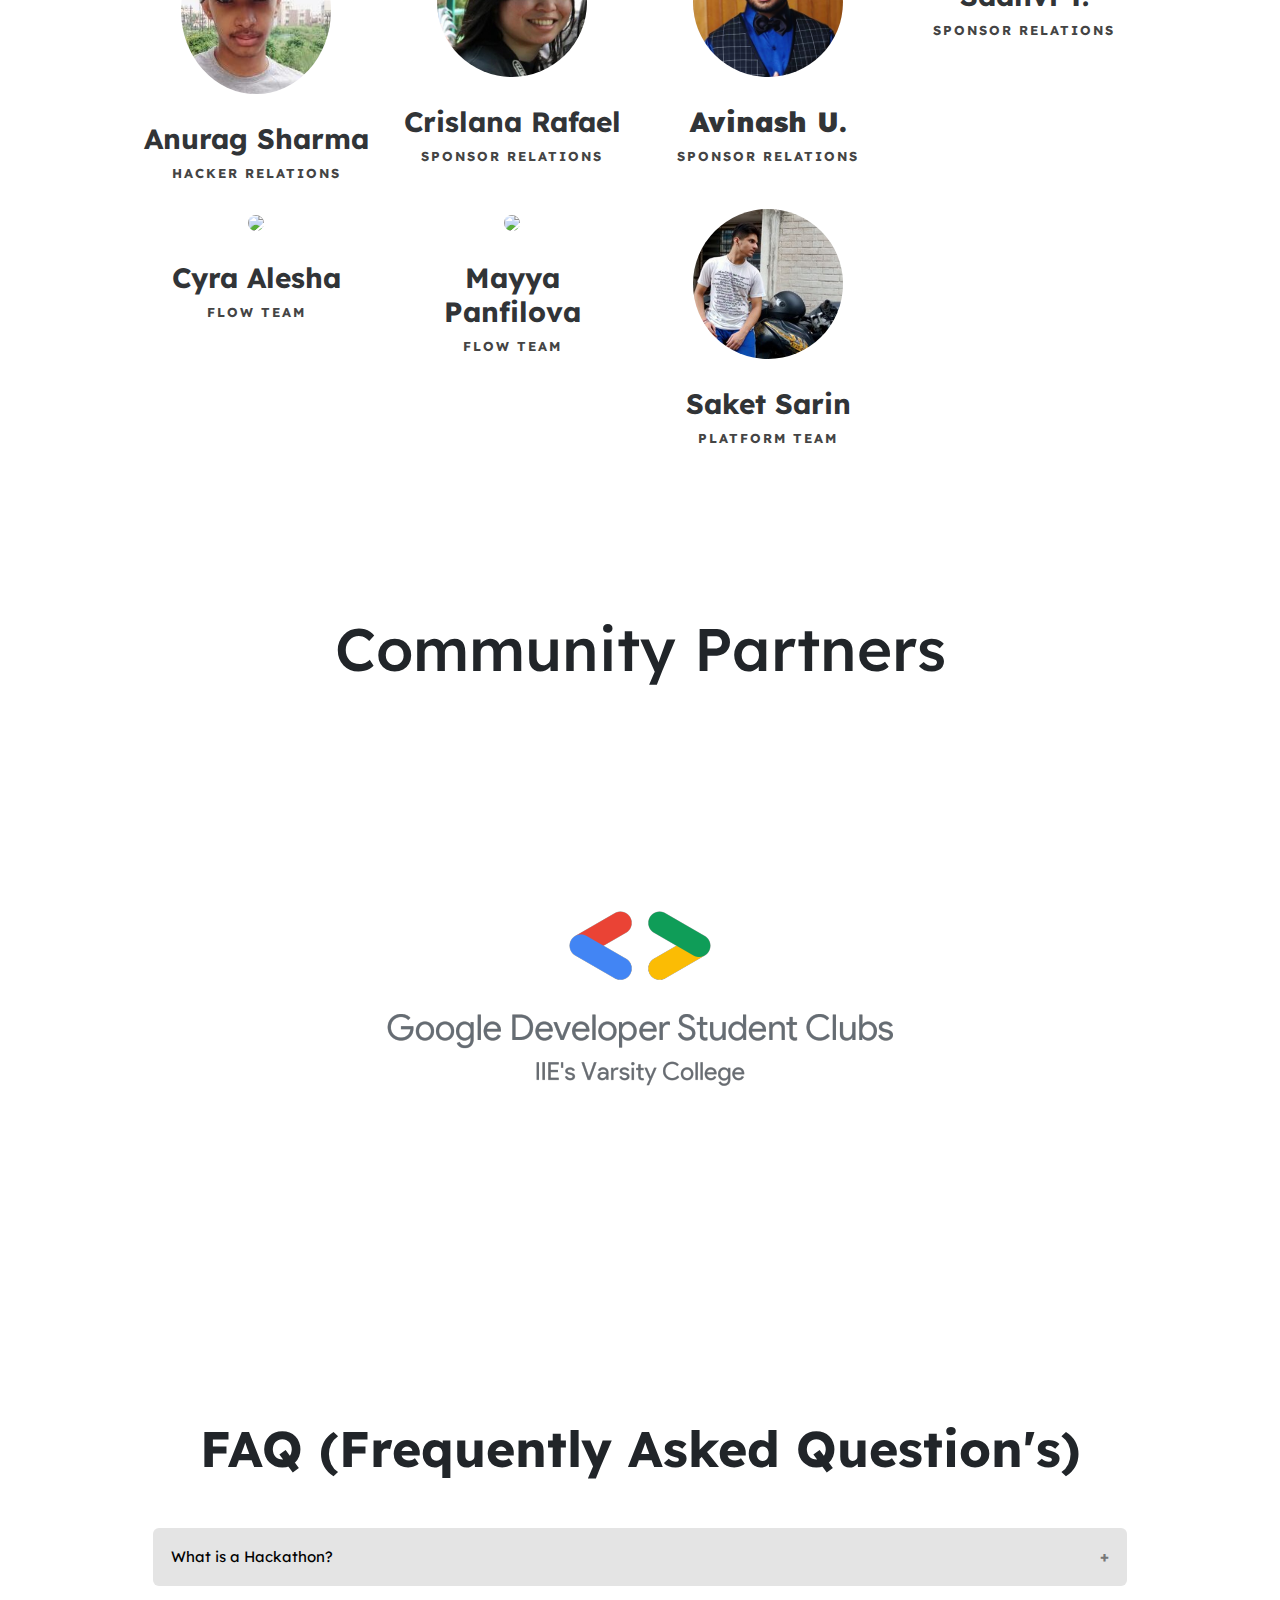
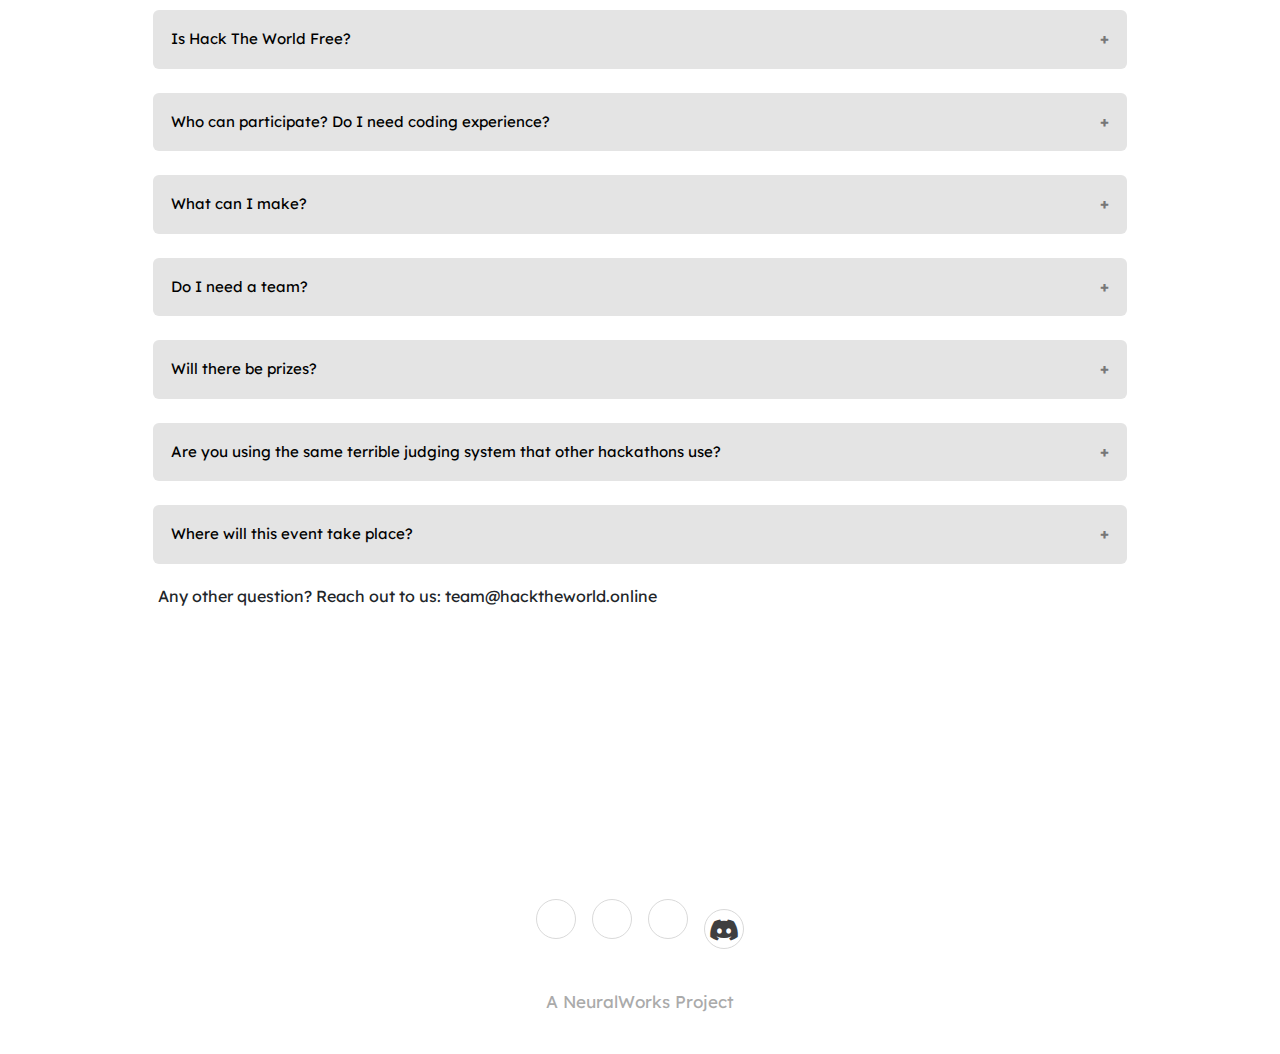
==== commit d5008990: "Revert "Revert "Merge pull request #7 from Anurag30112003/dev""" ====
--- a/index.html
+++ b/index.html
@@ -376,7 +376,7 @@
             <div class="col-md-3 item">
               <img
                 class="rounded-circle"
-                src="assets/img/job.jpg"
+                src="assets/img/job2.jpg"
                 style="width: 150px"
               />
               <h3 class="name">Job Madi</h3>
@@ -452,6 +452,10 @@
           </div>
         </section>
       </div>
+      <section class="community">
+        <h1>Community Partners</h1>
+       <center> <img src="assets/img/gdsc.png" alt=""> </center> 
+      </section>
       <section id="faq" style="padding: 2px; margin: 100px 11px">
         <h2
           class="text-center fw-bold"
--- a/assets/css/styles.css
+++ b/assets/css/styles.css
@@ -84,3 +84,12 @@
 a:hover {
   color: grey;
 }
+.community{
+  font-size: 50px;
+}
+.community h1{
+  font-size: 60px;
+  text-align: center;
+  
+  font-family: "Lexend Deca", "Roboto";
+}
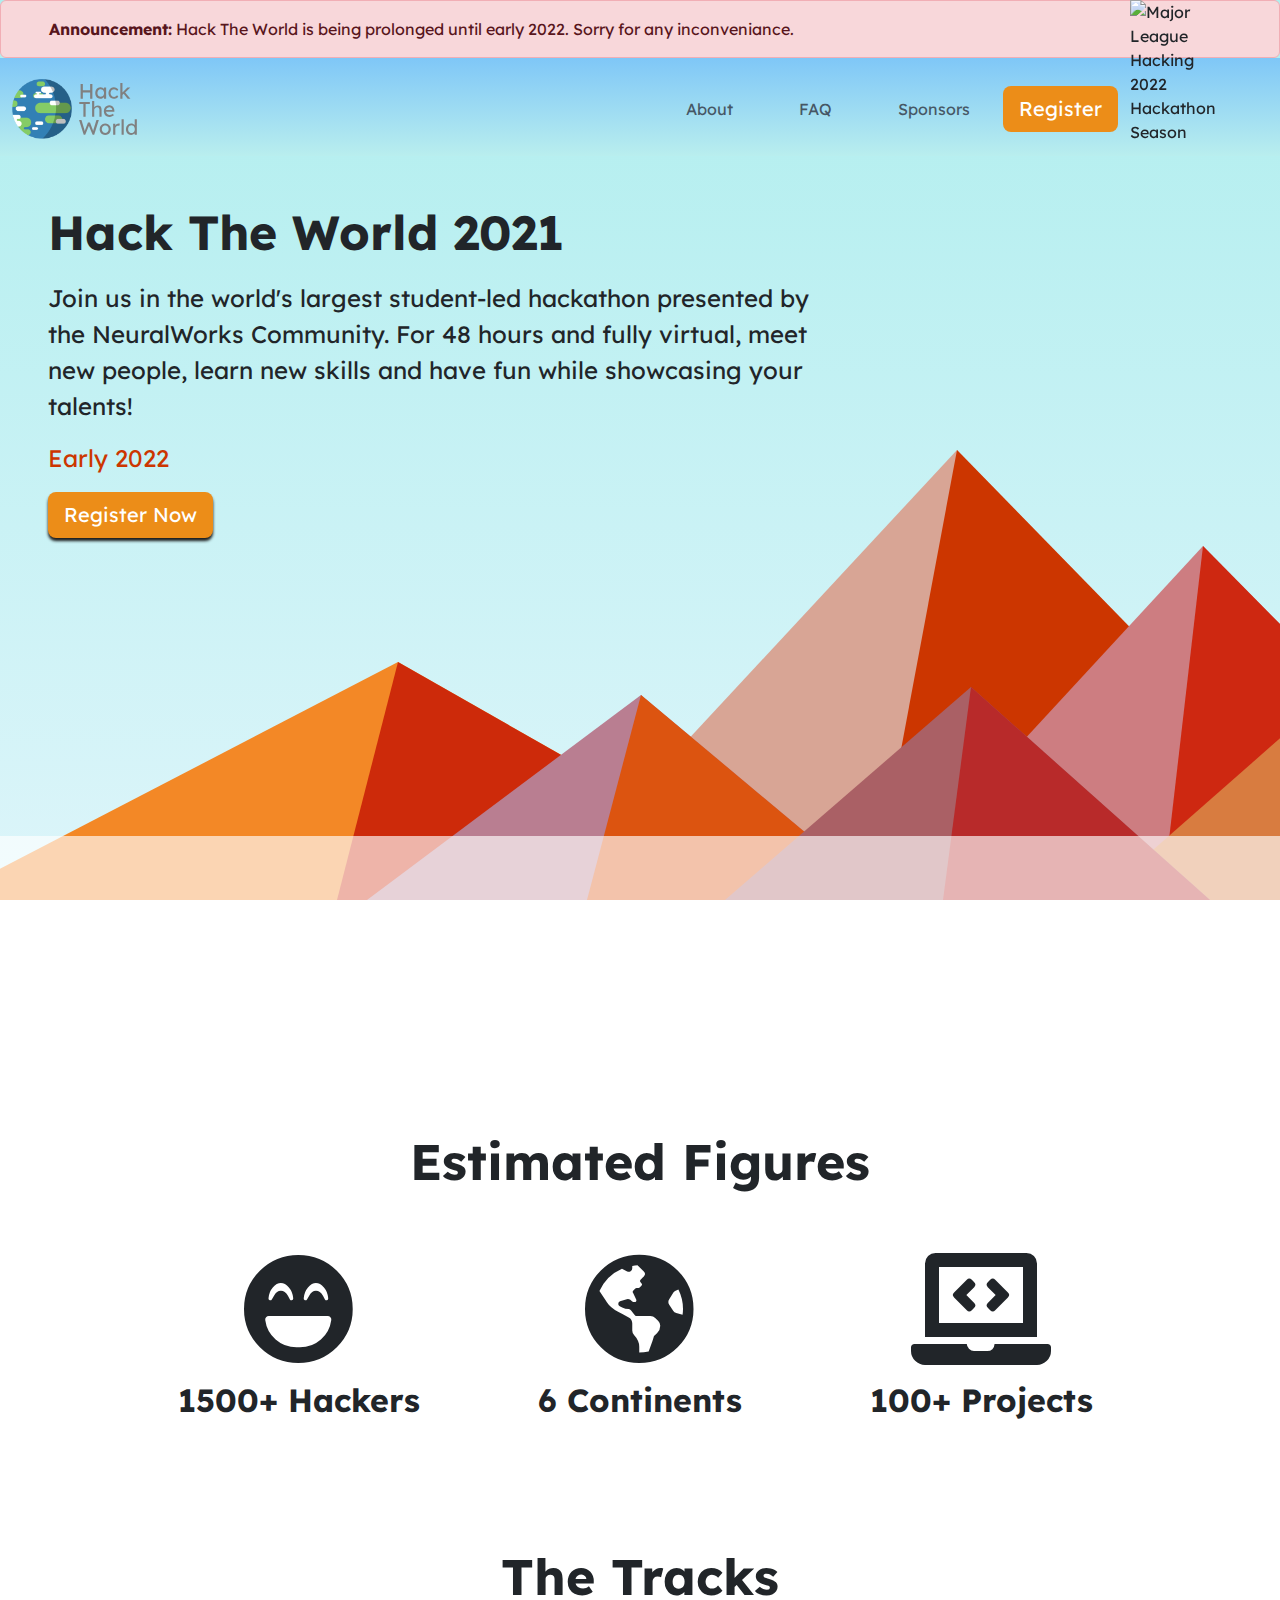
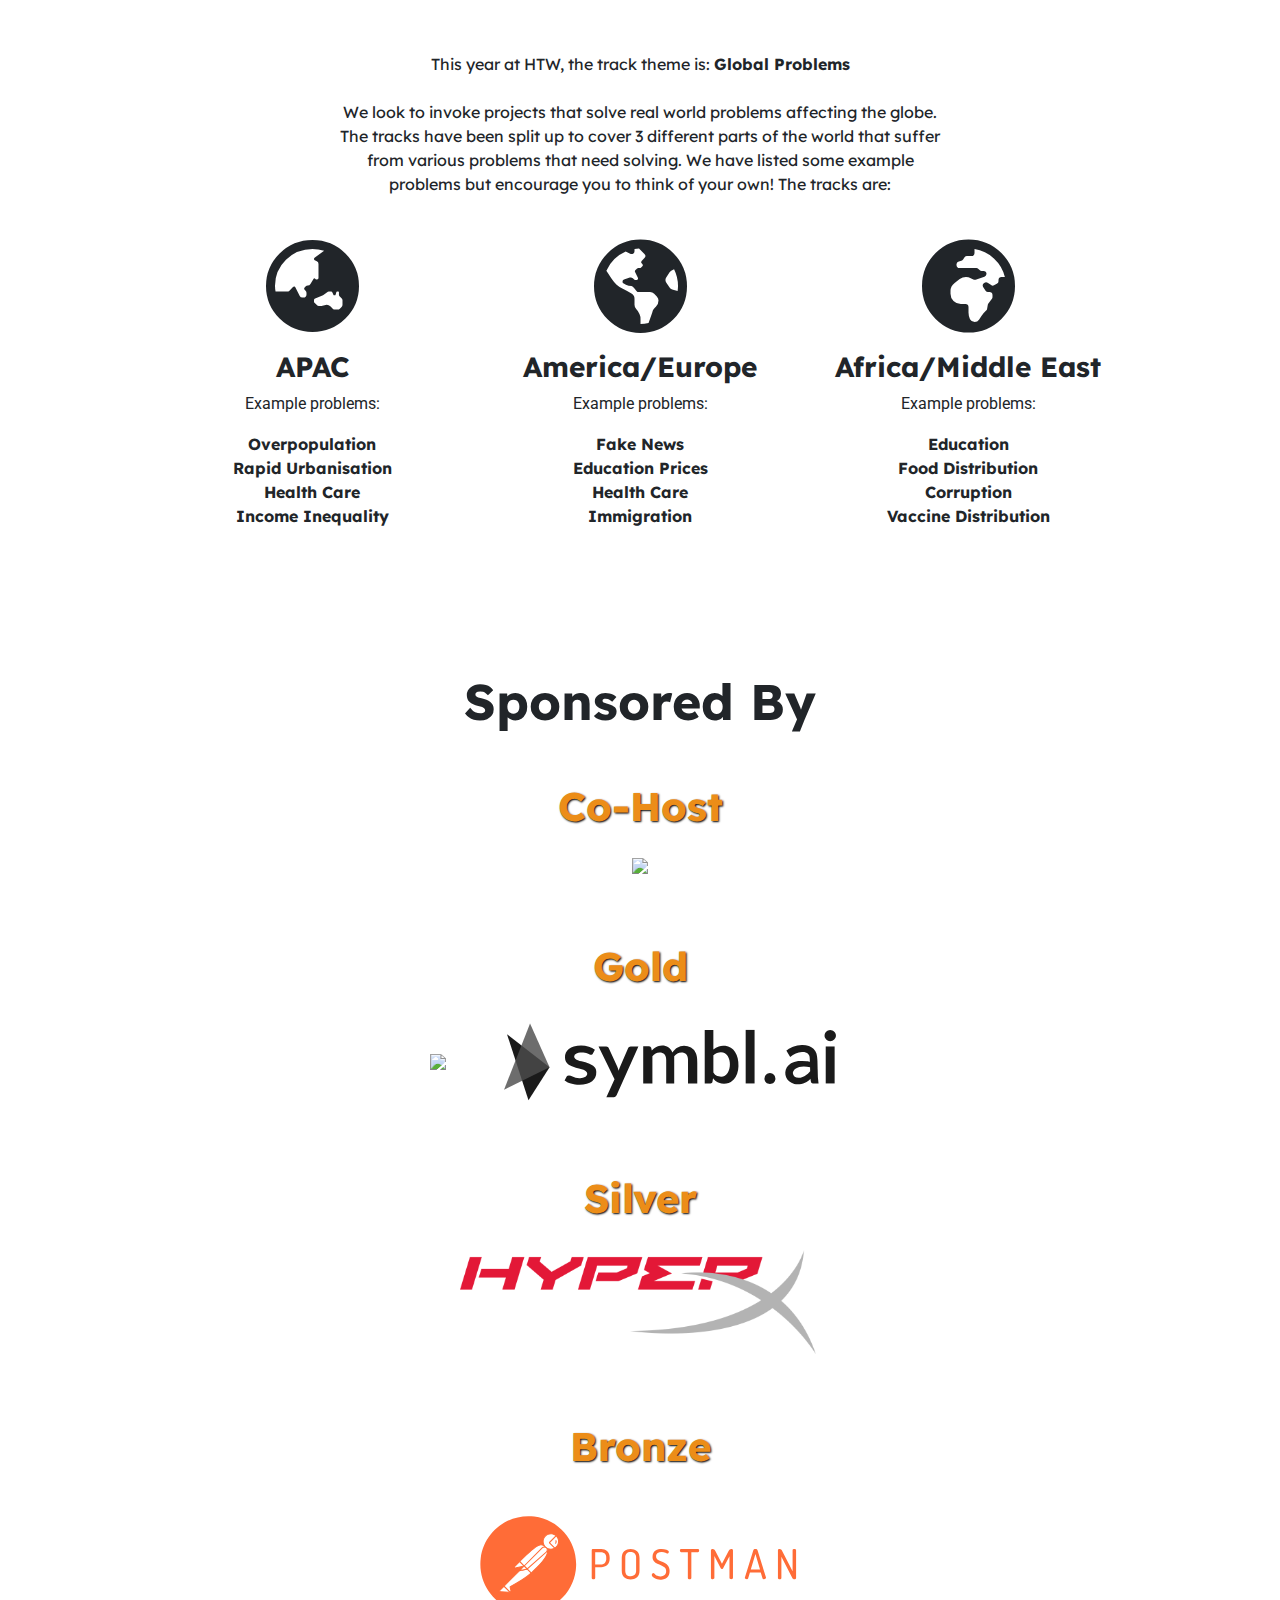
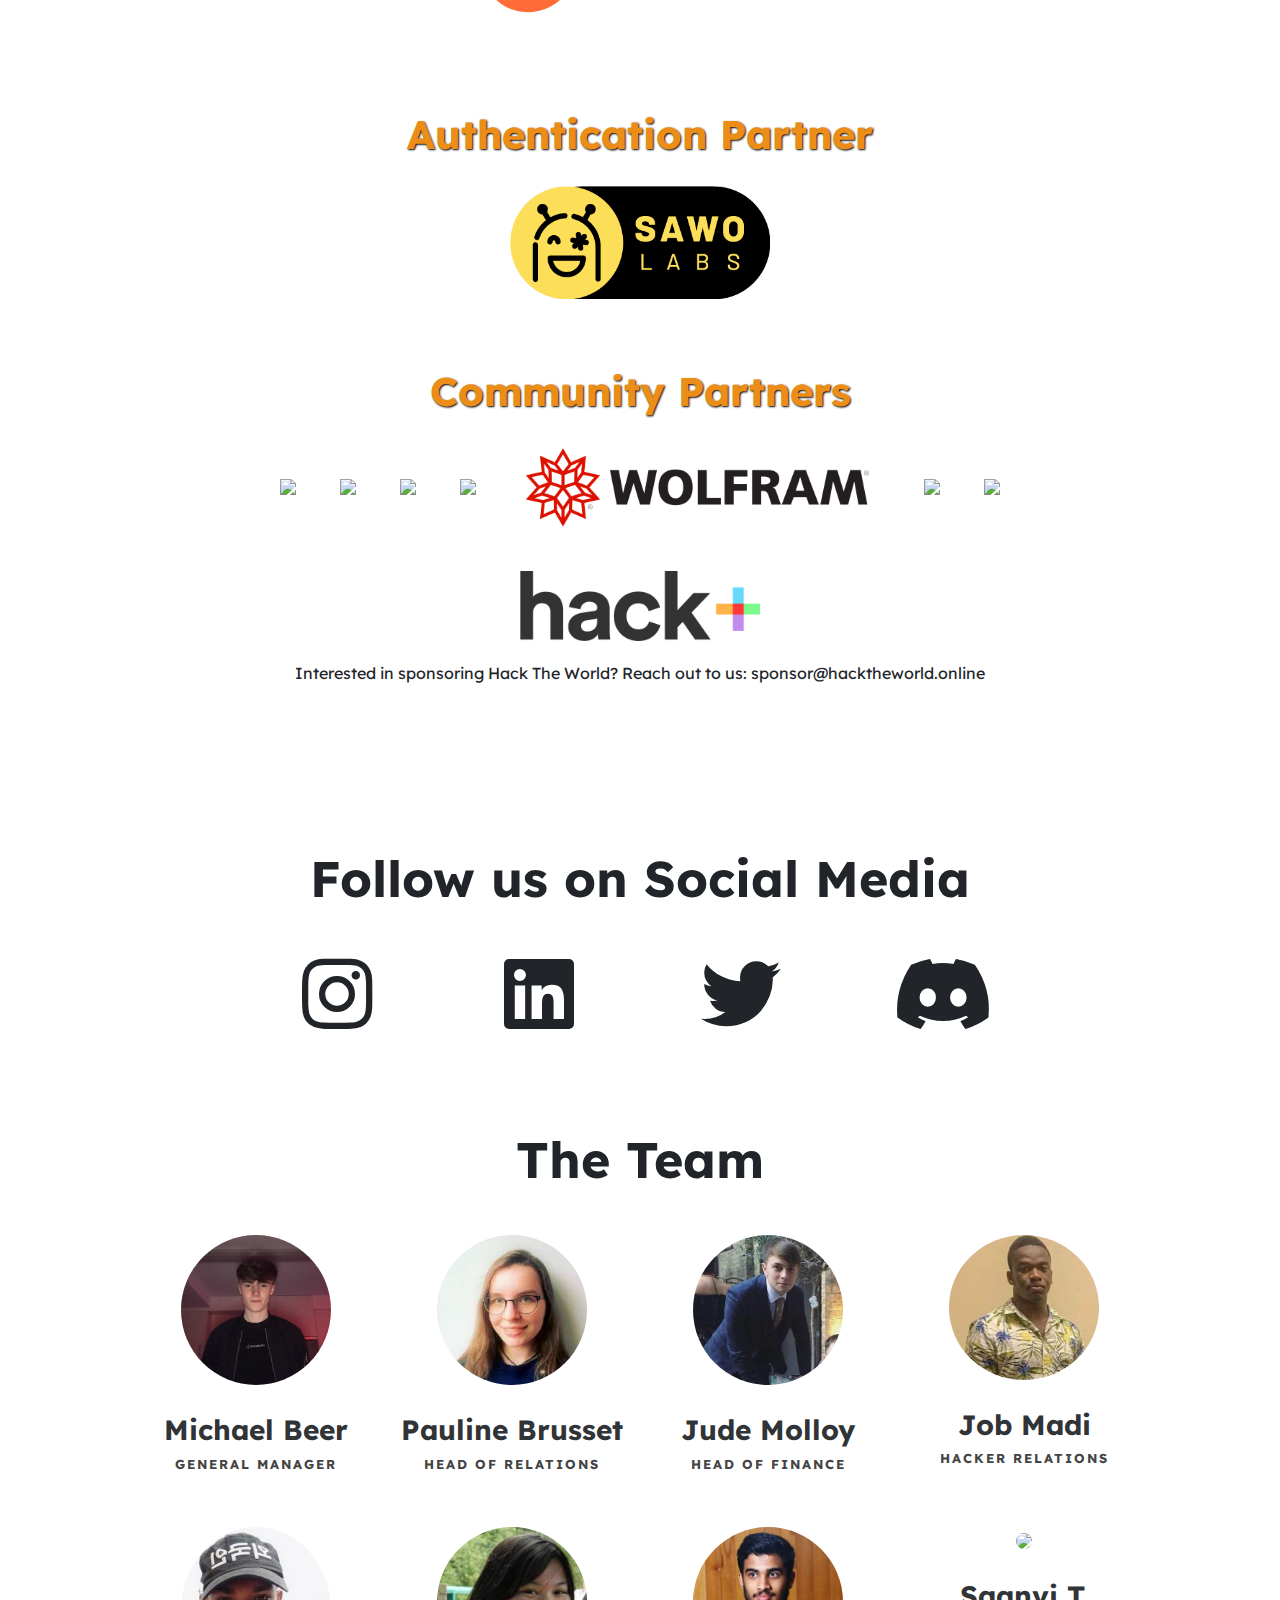
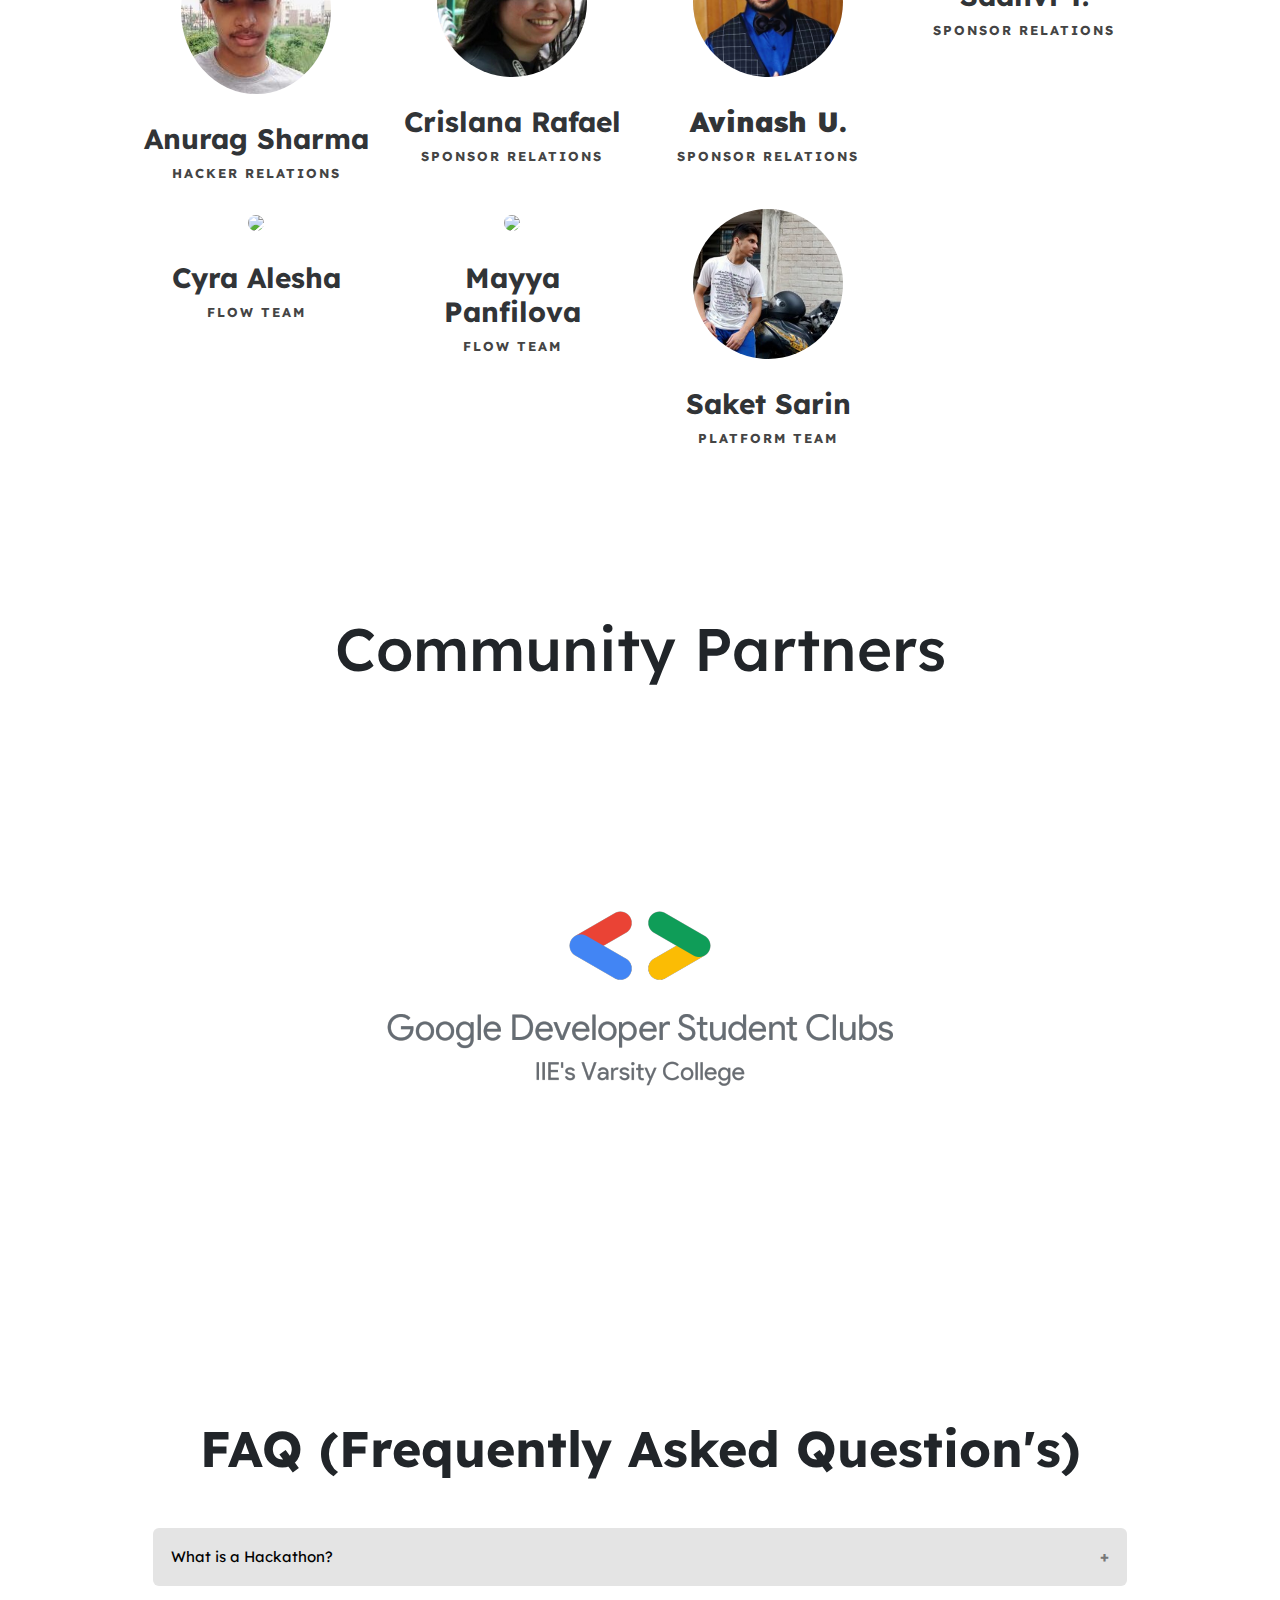
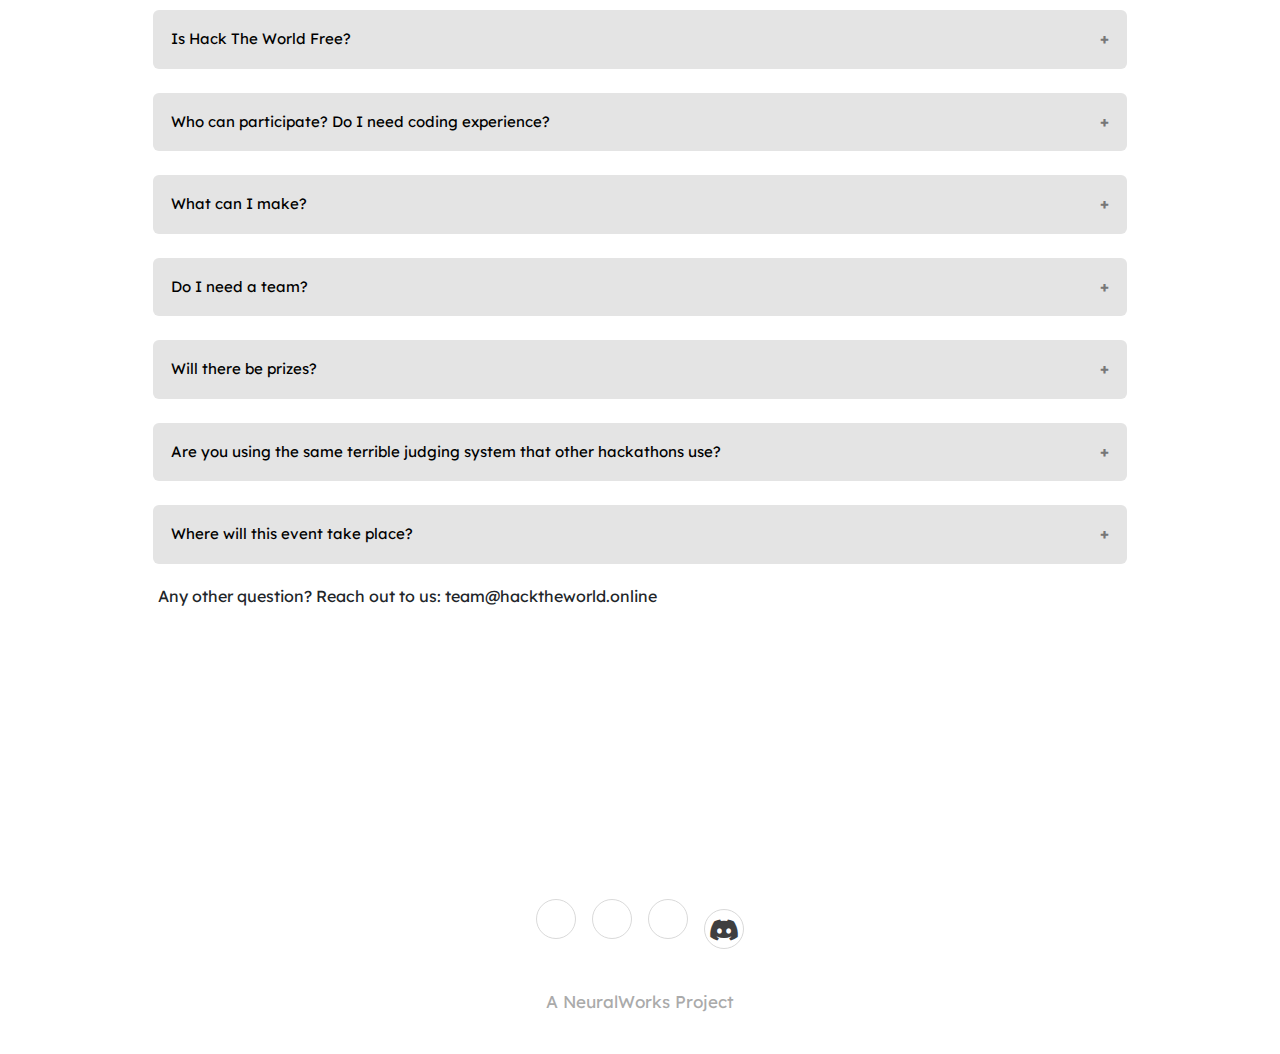
==== commit 842e6a86: "change pic" ====
--- a/index.html
+++ b/index.html
@@ -376,7 +376,7 @@
             <div class="col-md-3 item">
               <img
                 class="rounded-circle"
-                src="assets/img/job2.jpg"
+                src="assets/img/job.jpg"
                 style="width: 150px"
               />
               <h3 class="name">Job Madi</h3>
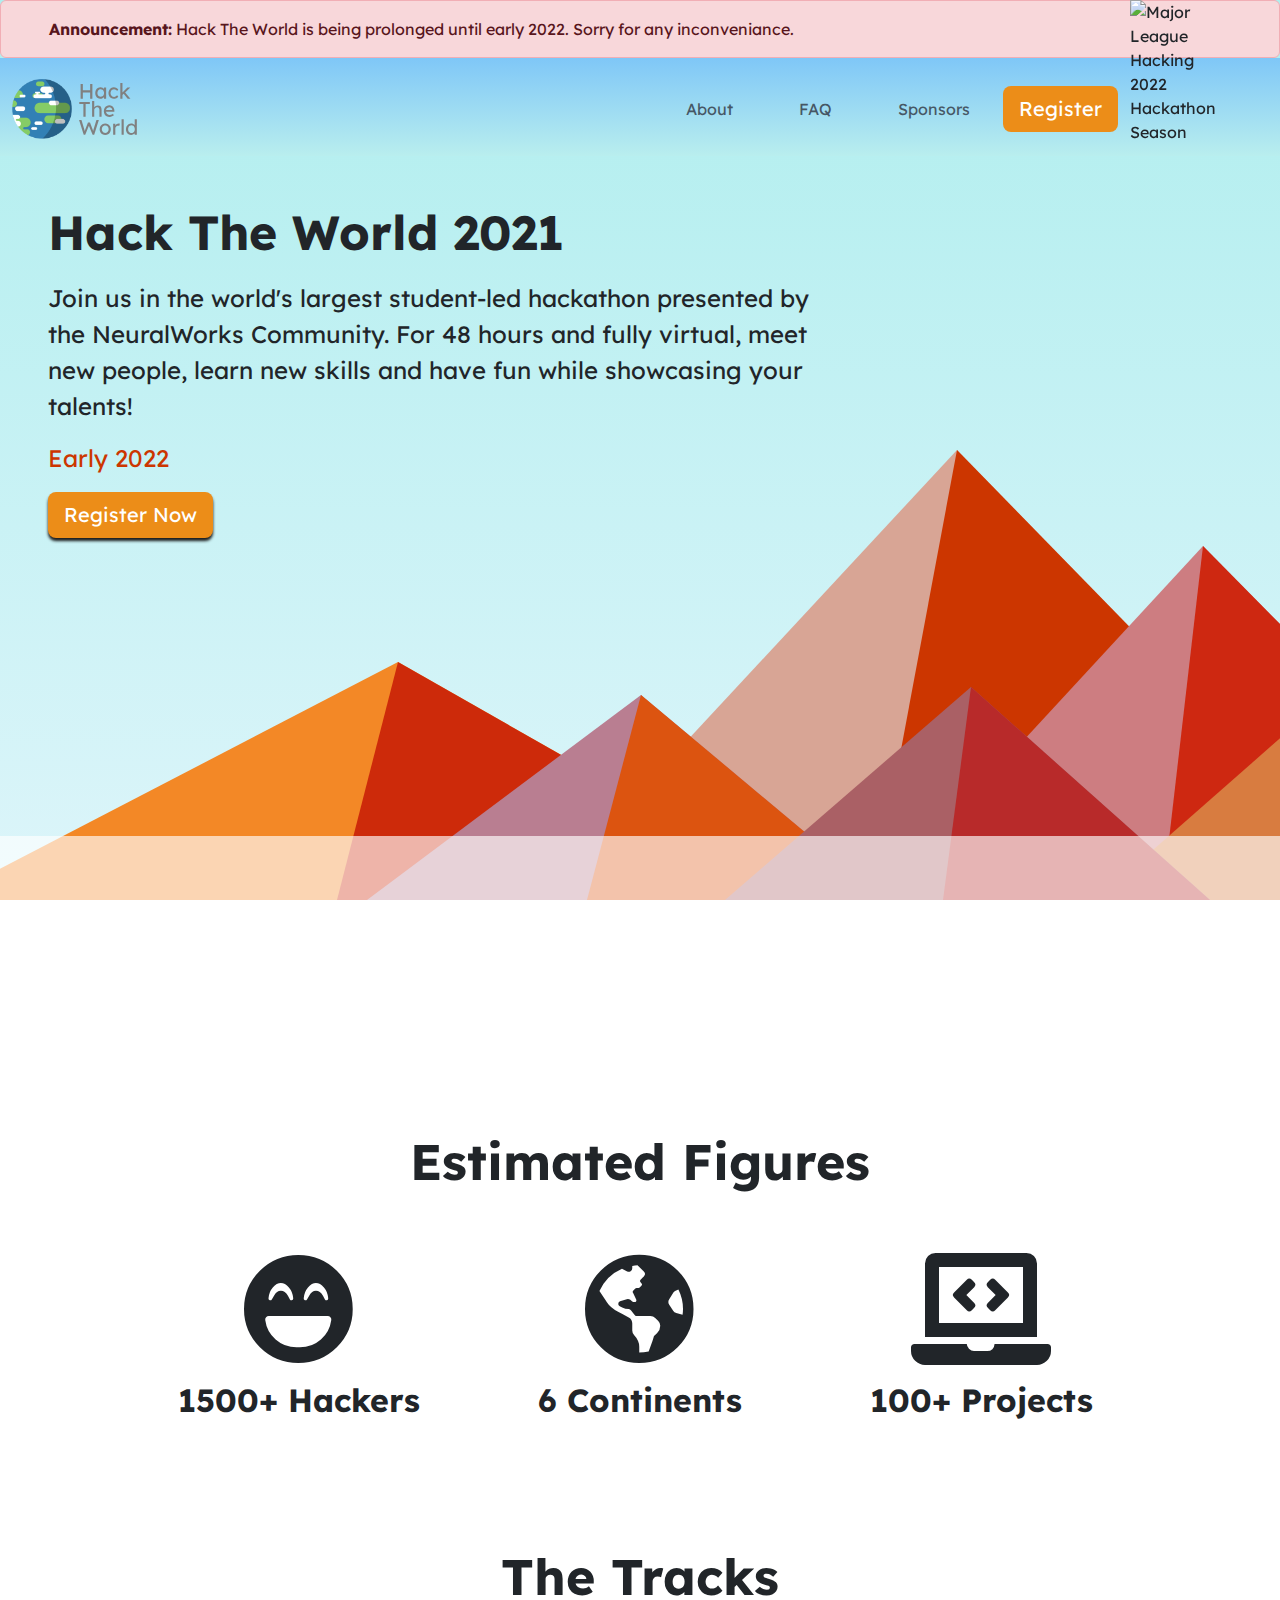
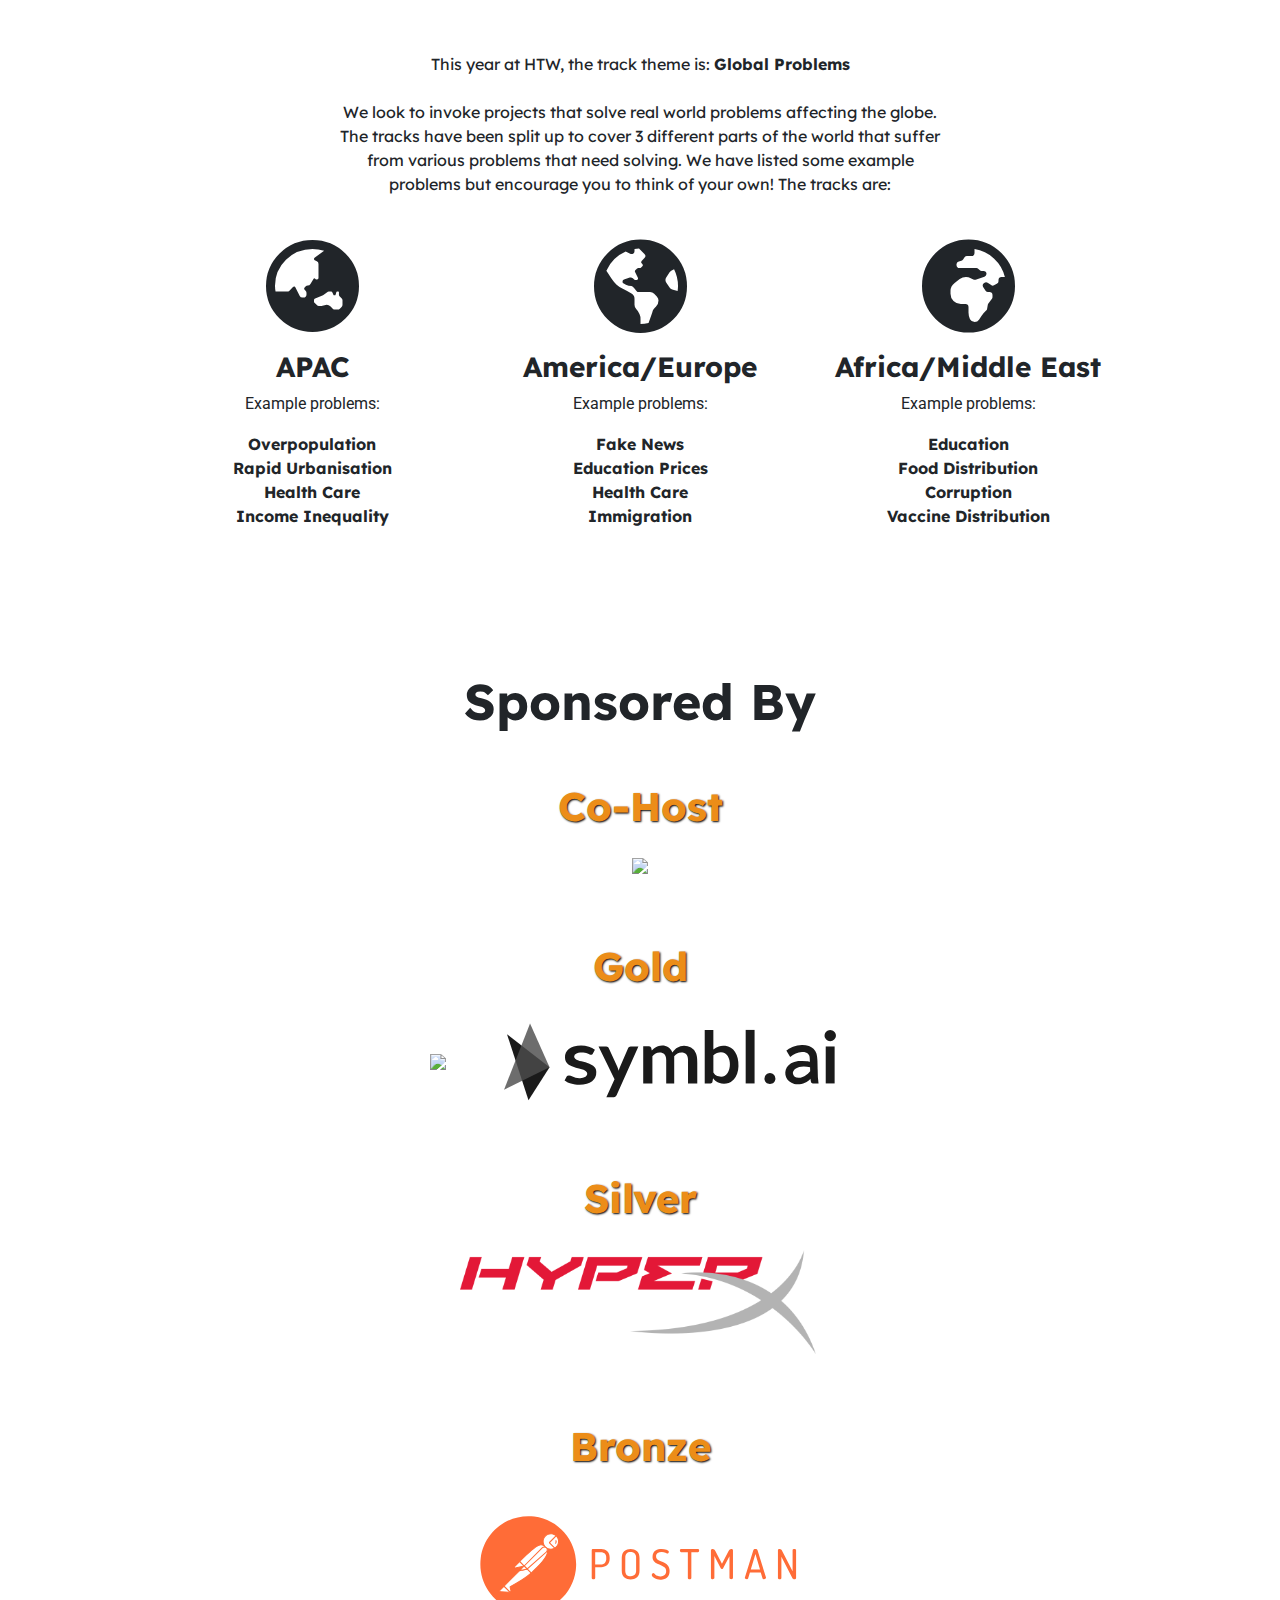
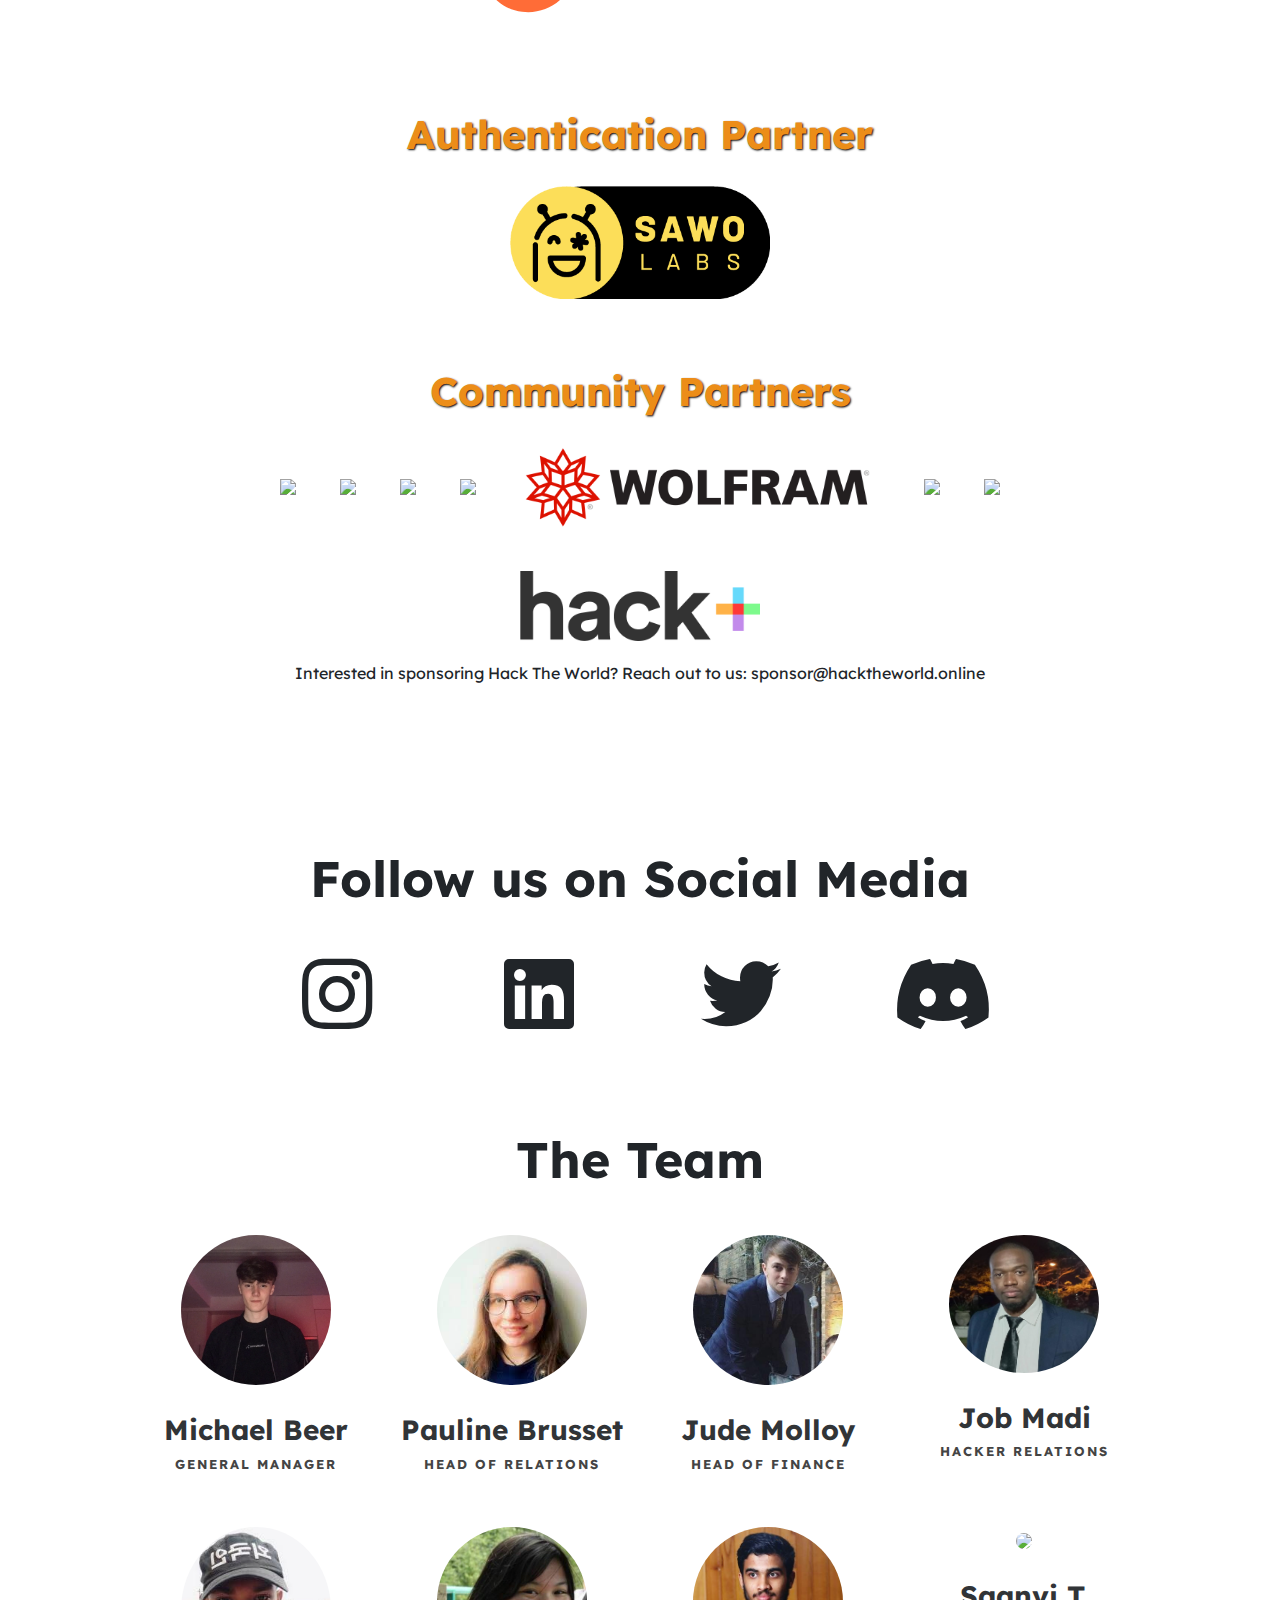
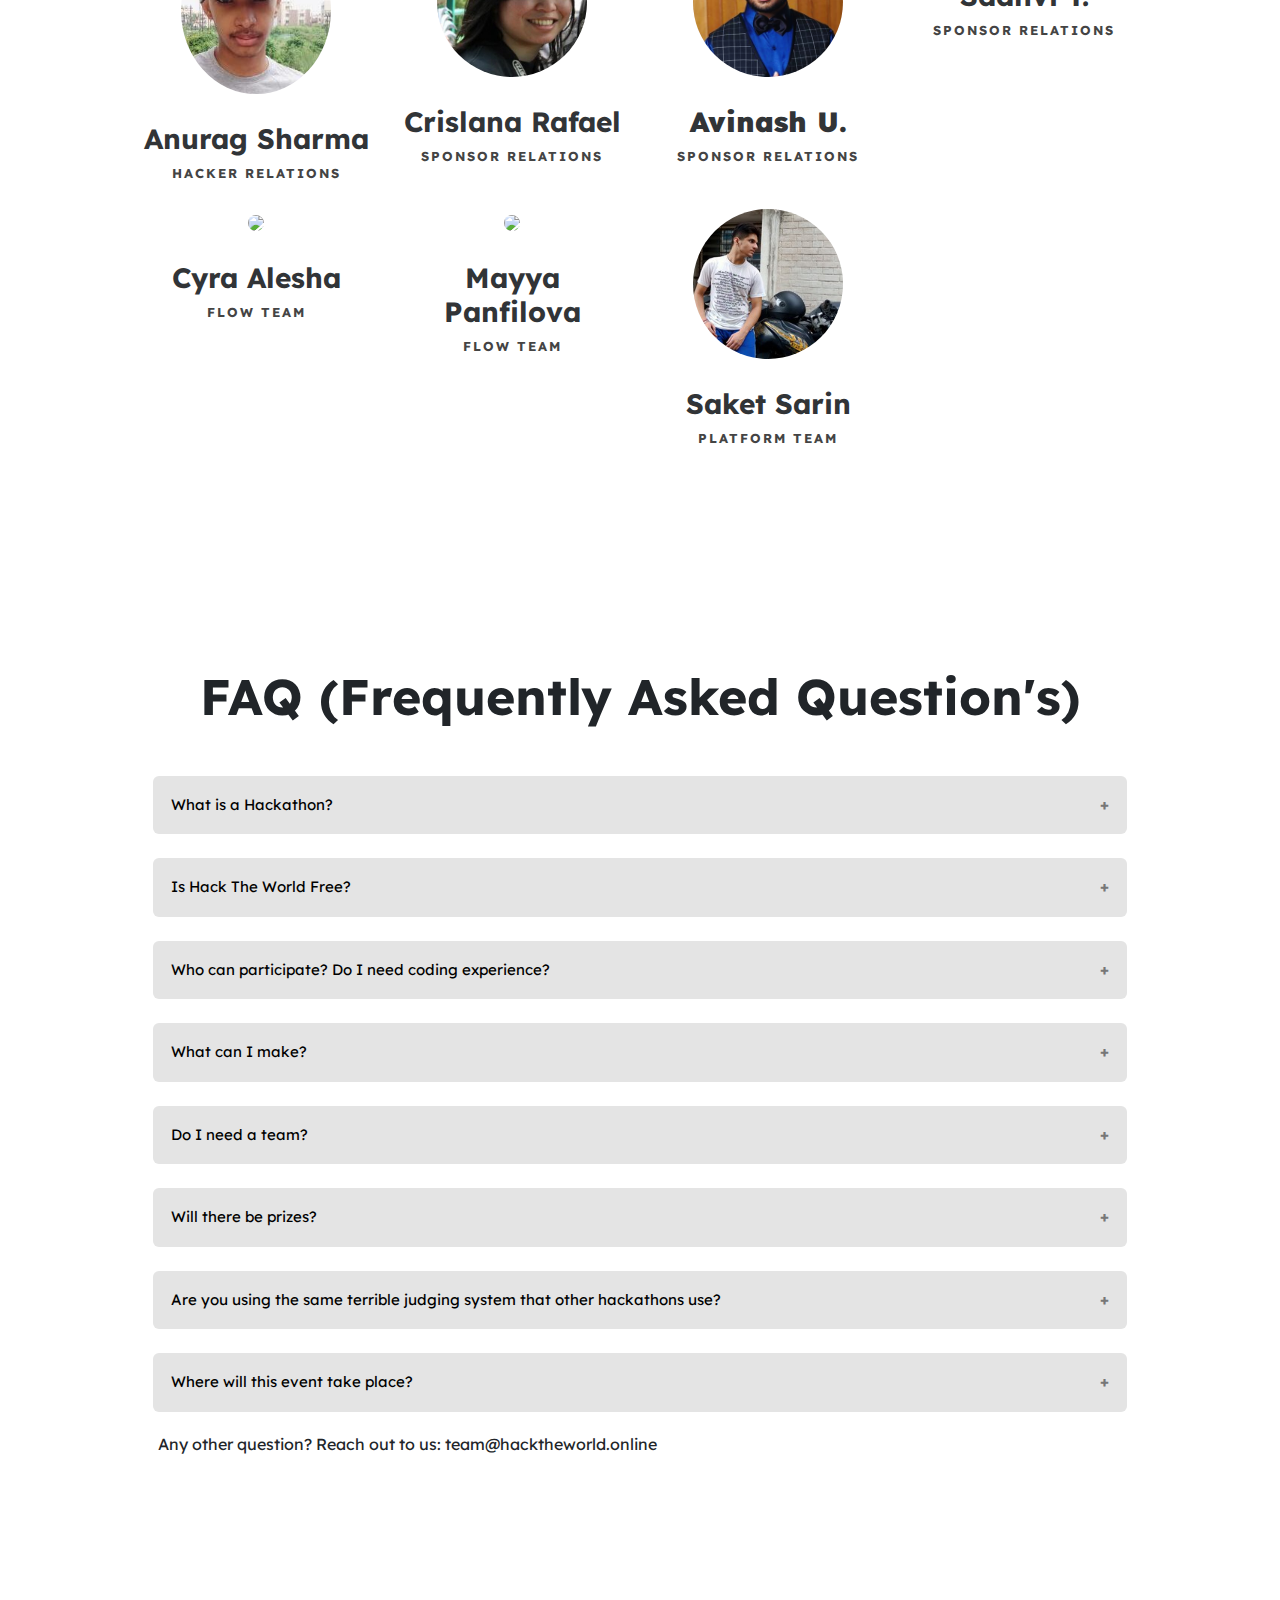
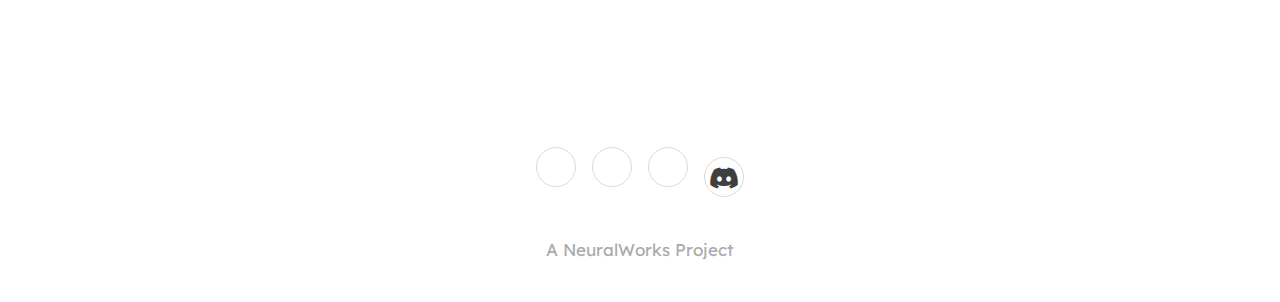
==== commit 61ff6633: "remove extra community section" ====
--- a/index.html
+++ b/index.html
@@ -376,7 +376,7 @@
             <div class="col-md-3 item">
               <img
                 class="rounded-circle"
-                src="assets/img/job.jpg"
+                src="assets/img/job2.jpg"
                 style="width: 150px"
               />
               <h3 class="name">Job Madi</h3>
@@ -452,10 +452,6 @@
           </div>
         </section>
       </div>
-      <section class="community">
-        <h1>Community Partners</h1>
-       <center> <img src="assets/img/gdsc.png" alt=""> </center> 
-      </section>
       <section id="faq" style="padding: 2px; margin: 100px 11px">
         <h2
           class="text-center fw-bold"
